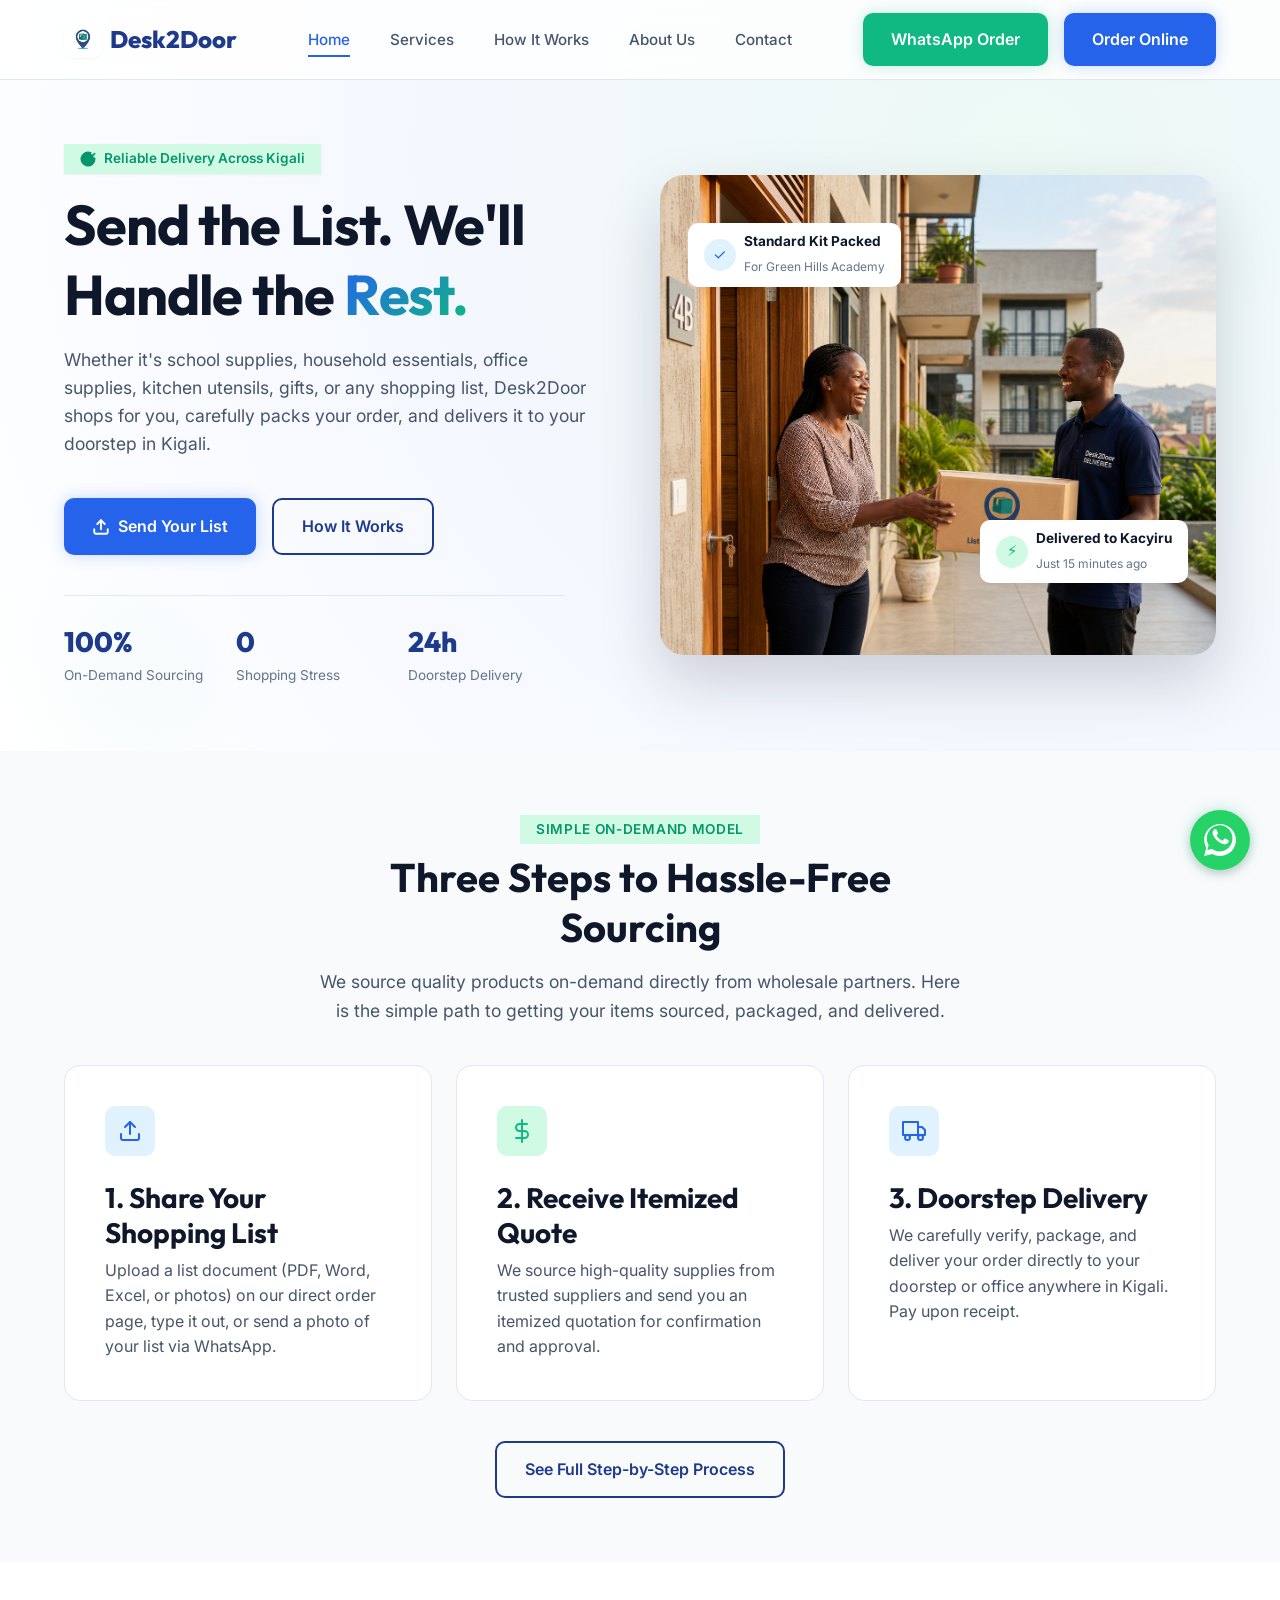
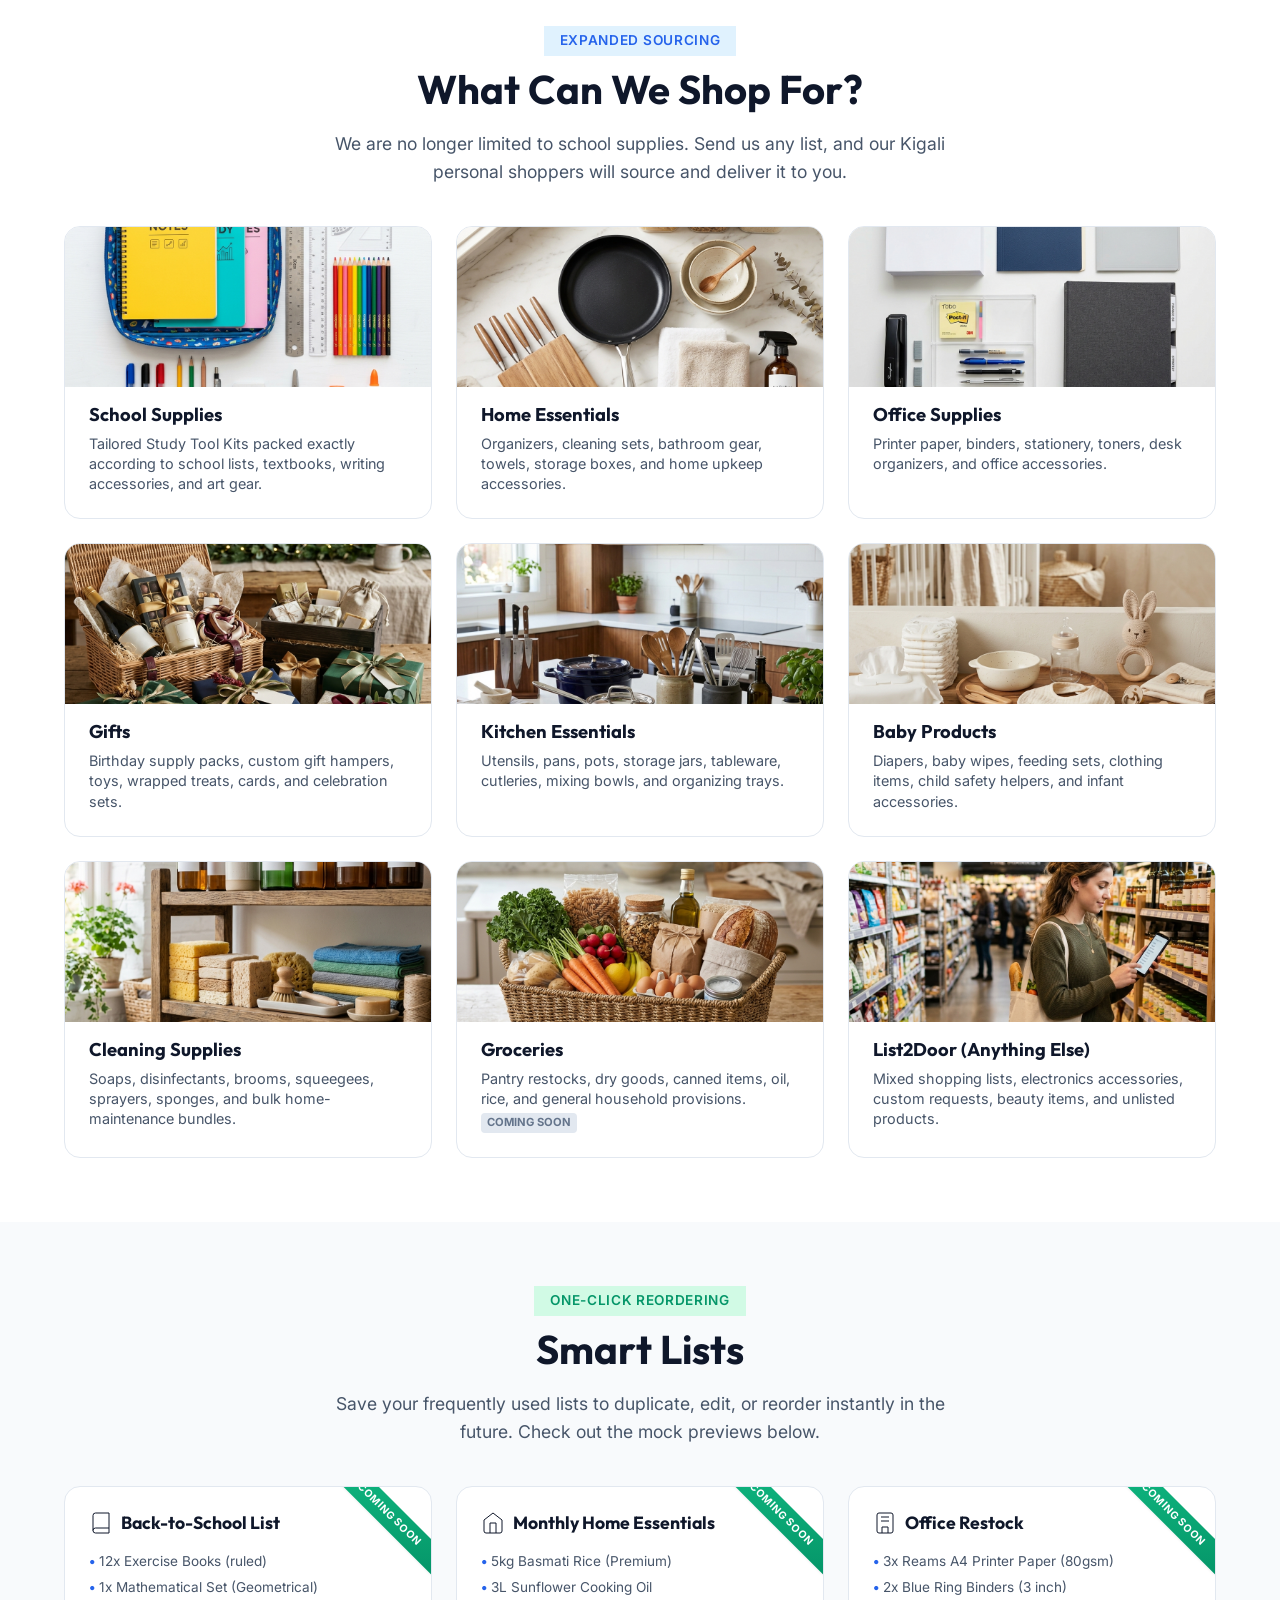
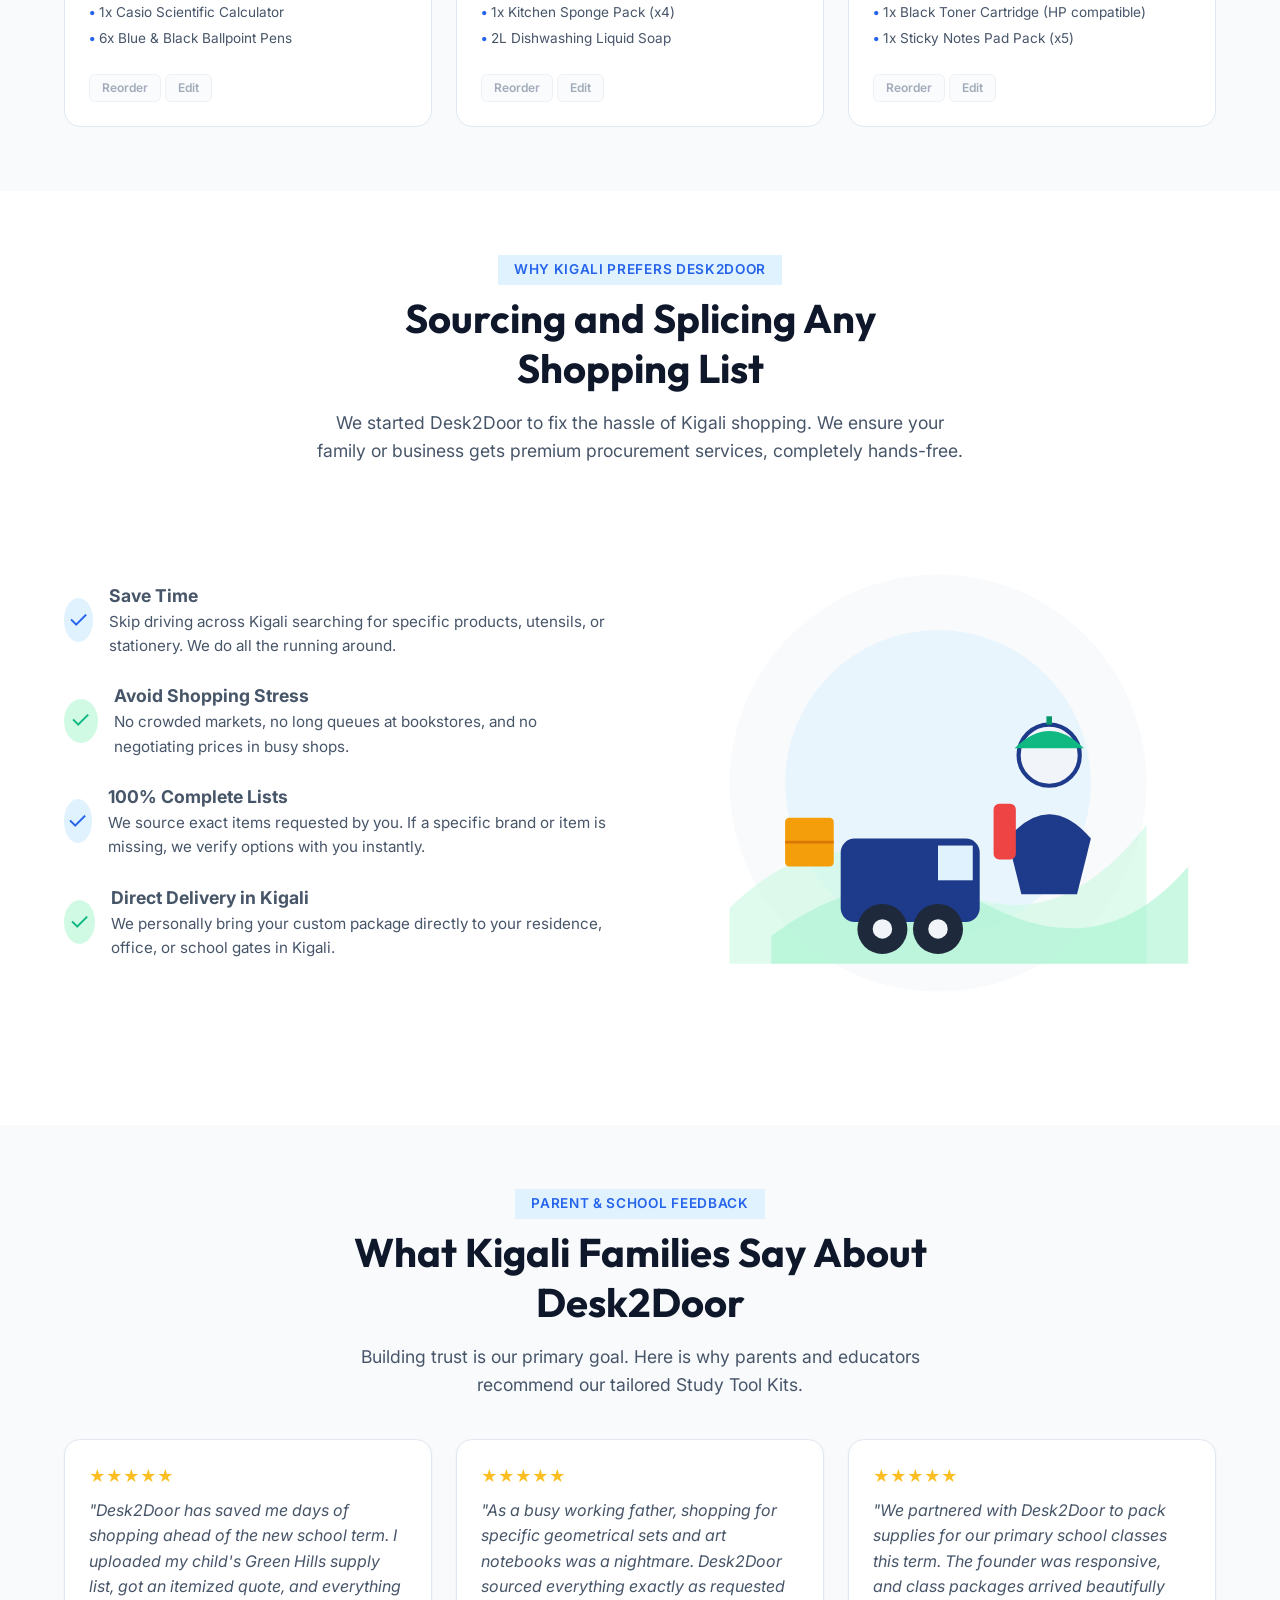
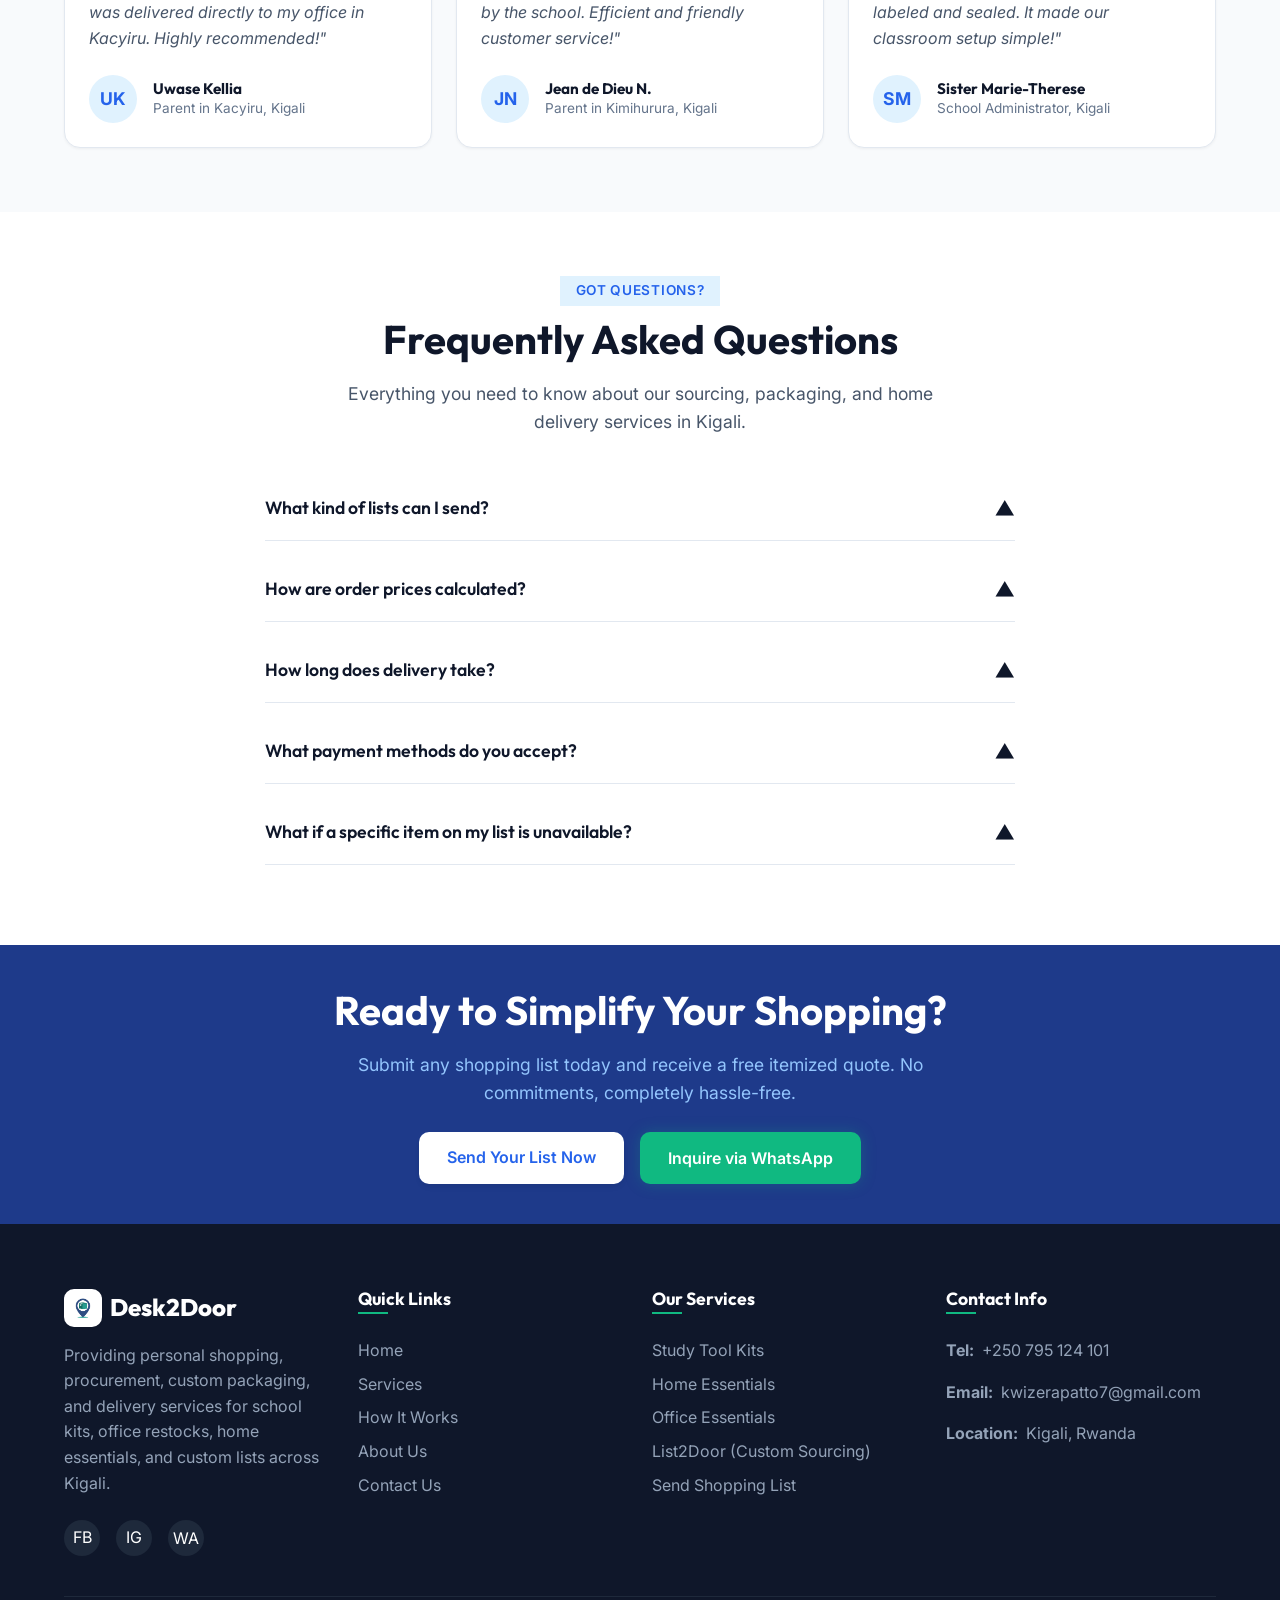
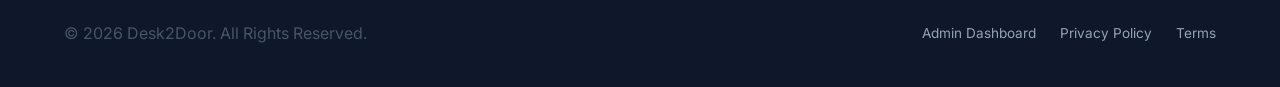
==== index.html @ 9f10ad1d "feat: replace svg icons with photos and fix list2door image branding" ====
<!DOCTYPE html>
<html lang="en">
<head>
    <meta charset="UTF-8">
    <meta name="viewport" content="width=device-width, initial-scale=1.0">
    <title>Desk2Door - School Supplies delivered in Kigali</title>
    <meta name="description" content="Customized Study Tool Kits and school lists purchased and delivered straight to your home or school in Kigali. Save time and stress with Desk2Door.">
    
    <!-- Open Graph SEO -->
    <meta property="og:title" content="Desk2Door - School Supplies Delivered">
    <meta property="og:description" content="Save time and avoid shopping stress. We source, pack, and deliver custom Study Tool Kits in Kigali.">
    <meta property="og:type" content="website">
    <meta property="og:url" content="https://desk2door.rw">
    
    <!-- PWA Manifest & Icons -->
    <link rel="manifest" href="manifest.json">
    <meta name="theme-color" content="#1E3A8A">
    <link rel="apple-touch-icon" href="assets/images/icon.svg">
    
    <!-- CSS Stylesheets -->
    <link rel="stylesheet" href="css/style.css">
</head>
<body>

    <!-- STICKY HEADER -->
    <header class="header" id="mainHeader">
        <div class="container">
            <a href="index.html" class="logo">
                <img src="images/logo2.jpeg" alt="Desk2Door Logo" class="logo-icon-img">
                Desk2Door
            </a>
            
            <ul class="nav-menu">
                <li><a href="index.html" class="nav-link active">Home</a></li>
                <li><a href="services.html" class="nav-link">Services</a></li>
                <li><a href="how-it-works.html" class="nav-link">How It Works</a></li>
                <li><a href="about.html" class="nav-link">About Us</a></li>
                <li><a href="contact.html" class="nav-link">Contact</a></li>
            </ul>
            
            <div class="header-actions">
                <a href="https://wa.me/250795124101?text=Hi%20Desk2Door%2C%20I%27d%20like%20to%20place%20an%20order." class="btn btn-secondary" target="_blank" rel="noopener">WhatsApp Order</a>
                <a href="order.html" class="btn btn-primary">Order Online</a>
            </div>
            
            <div class="hamburger">
                <span></span>
                <span></span>
                <span></span>
            </div>
        </div>
    </header>

    <!-- HERO SECTION -->
    <section class="hero">
        <div class="container grid-2">
            <div class="hero-content reveal">
                <div class="hero-tag">
                    <svg width="16" height="16" viewBox="0 0 24 24" fill="none" stroke="currentColor" stroke-width="2.5" stroke-linecap="round" stroke-linejoin="round"><path d="M22 11.08V12a10 10 0 1 1-5.93-9.14"></path><polyline points="22 4 12 14.01 9 11.01"></polyline></svg>
                    Reliable Delivery Across Kigali
                </div>
                <h1 class="hero-title">Send the List. We'll Handle the <span>Rest.</span></h1>
                <p class="hero-desc">Whether it's school supplies, household essentials, office supplies, kitchen utensils, gifts, or any shopping list, Desk2Door shops for you, carefully packs your order, and delivers it to your doorstep in Kigali.</p>
                <div class="hero-actions">
                    <a href="order.html" class="btn btn-primary">
                        <svg width="18" height="18" viewBox="0 0 24 24" fill="none" stroke="currentColor" stroke-width="2.5" stroke-linecap="round" stroke-linejoin="round"><path d="M21 15v4a2 2 0 0 1-2 2H5a2 2 0 0 1-2-2v-4"></path><polyline points="17 8 12 3 7 8"></polyline><line x1="12" y1="3" x2="12" y2="15"></line></svg>
                        Send Your List
                    </a>
                    <a href="how-it-works.html" class="btn btn-outline">
                        How It Works
                    </a>
                </div>
                <div class="hero-stats">
                    <div>
                        <div class="hero-stat-val">100%</div>
                        <div class="hero-stat-lbl">On-Demand Sourcing</div>
                    </div>
                    <div>
                        <div class="hero-stat-val">0</div>
                        <div class="hero-stat-lbl">Shopping Stress</div>
                    </div>
                    <div>
                        <div class="hero-stat-val">24h</div>
                        <div class="hero-stat-lbl">Doorstep Delivery</div>
                    </div>
                </div>
            </div>
            
            <div class="hero-image-wrapper reveal delay-200">
                <!-- Real delivery photograph -->
                <img
                    src="images/hero_delivery 2.png"
                    alt="A customer receiving a Desk2Door delivery package at their doorstep in Kigali"
                    class="hero-photo"
                    loading="eager"
                />
                
                <!-- Floating Micro-Interaction Badges -->
                <div class="floating-card floating-card-1">
                    <div class="floating-card-icon">✓</div>
                    <div class="floating-card-text">
                        <p>Standard Kit Packed</p>
                        <span>For Green Hills Academy</span>
                    </div>
                </div>
                <div class="floating-card floating-card-2">
                    <div class="floating-card-icon">⚡</div>
                    <div class="floating-card-text">
                        <p>Delivered to Kacyiru</p>
                        <span>Just 15 minutes ago</span>
                    </div>
                </div>
            </div>
        </div>
    </section>

    <!-- HOW IT WORKS OVERVIEW -->
    <section class="section section-alt">
        <div class="container">
            <div class="section-header reveal">
                <span class="tag tag-green">Simple On-Demand Model</span>
                <h2>Three Steps to Hassle-Free Sourcing</h2>
                <p>We source quality products on-demand directly from wholesale partners. Here is the simple path to getting your items sourced, packaged, and delivered.</p>
            </div>
            
            <div class="grid-3">
                <div class="benefit-card reveal delay-100">
                    <div class="benefit-icon-box flex-center">
                        <svg width="24" height="24" viewBox="0 0 24 24" fill="none" stroke="currentColor" stroke-width="2" stroke-linecap="round" stroke-linejoin="round"><path d="M21 15v4a2 2 0 0 1-2 2H5a2 2 0 0 1-2-2v-4"></path><polyline points="17 8 12 3 7 8"></polyline><line x1="12" y1="3" x2="12" y2="15"></line></svg>
                    </div>
                    <h3>1. Share Your Shopping List</h3>
                    <p>Upload a list document (PDF, Word, Excel, or photos) on our direct order page, type it out, or send a photo of your list via WhatsApp.</p>
                </div>
                
                <div class="benefit-card reveal delay-200">
                    <div class="benefit-icon-box flex-center">
                        <svg width="24" height="24" viewBox="0 0 24 24" fill="none" stroke="currentColor" stroke-width="2" stroke-linecap="round" stroke-linejoin="round"><line x1="12" y1="1" x2="12" y2="23"></line><path d="M17 5H9.5a3.5 3.5 0 0 0 0 7h5a3.5 3.5 0 0 1 0 7H6"></path></svg>
                    </div>
                    <h3>2. Receive Itemized Quote</h3>
                    <p>We source high-quality supplies from trusted suppliers and send you an itemized quotation for confirmation and approval.</p>
                </div>
                
                <div class="benefit-card reveal delay-300">
                    <div class="benefit-icon-box flex-center">
                        <svg width="24" height="24" viewBox="0 0 24 24" fill="none" stroke="currentColor" stroke-width="2" stroke-linecap="round" stroke-linejoin="round"><rect x="1" y="3" width="15" height="13"></rect><polygon points="16 8 20 8 23 11 23 16 16 16 16 8"></polygon><circle cx="5.5" cy="18.5" r="2.5"></circle><circle cx="18.5" cy="18.5" r="2.5"></circle></svg>
                    </div>
                    <h3>3. Doorstep Delivery</h3>
                    <p>We carefully verify, package, and deliver your order directly to your doorstep or office anywhere in Kigali. Pay upon receipt.</p>
                </div>
            </div>
            
            <div style="text-align: center; margin-top: var(--space-xl);" class="reveal">
                <a href="how-it-works.html" class="btn btn-outline">See Full Step-by-Step Process</a>
            </div>
        </div>
    </section>

    <!-- WHAT CAN WE SHOP FOR SECTION -->
    <section class="section">
        <div class="container">
            <div class="section-header reveal">
                <span class="tag">Expanded Sourcing</span>
                <h2>What Can We Shop For?</h2>
                <p>We are no longer limited to school supplies. Send us any list, and our Kigali personal shoppers will source and deliver it to you.</p>
            </div>
            
            <div class="categories-grid">
                <!-- 1. School Supplies -->
                <div class="category-card reveal delay-100">
                    <img src="images/study_kit.jpg" alt="School supplies and study kit" class="category-card-photo" loading="lazy">
                    <div class="category-card-content">
                        <h3>School Supplies</h3>
                        <p>Tailored Study Tool Kits packed exactly according to school lists, textbooks, writing accessories, and art gear.</p>
                    </div>
                </div>
                <!-- 2. Home Essentials -->
                <div class="category-card reveal delay-200">
                    <img src="images/home_essentials.jpg" alt="Home essentials products" class="category-card-photo" loading="lazy">
                    <div class="category-card-content">
                        <h3>Home Essentials</h3>
                        <p>Organizers, cleaning sets, bathroom gear, towels, storage boxes, and home upkeep accessories.</p>
                    </div>
                </div>
                <!-- 3. Office Supplies -->
                <div class="category-card reveal delay-300">
                    <img src="images/office_essentials.jpg" alt="Office supplies organized on a desk" class="category-card-photo" loading="lazy">
                    <div class="category-card-content">
                        <h3>Office Supplies</h3>
                        <p>Printer paper, binders, stationery, toners, desk organizers, and office accessories.</p>
                    </div>
                </div>
                <!-- 4. Gifts -->
                <div class="category-card reveal delay-100">
                    <img src="images/gifts.png" alt="Gifts and celebration sets" class="category-card-photo" loading="lazy">
                    <div class="category-card-content">
                        <h3>Gifts</h3>
                        <p>Birthday supply packs, custom gift hampers, toys, wrapped treats, cards, and celebration sets.</p>
                    </div>
                </div>
                <!-- 5. Kitchen Essentials -->
                <div class="category-card reveal delay-200">
                    <img src="images/kitchen.png" alt="Kitchen Essentials" class="category-card-photo" loading="lazy">
                    <div class="category-card-content">
                        <h3>Kitchen Essentials</h3>
                        <p>Utensils, pans, pots, storage jars, tableware, cutleries, mixing bowls, and organizing trays.</p>
                    </div>
                </div>
                <!-- 6. Baby Products -->
                <div class="category-card reveal delay-300">
                    <img src="images/baby_products.png" alt="Baby Products" class="category-card-photo" loading="lazy">
                    <div class="category-card-content">
                        <h3>Baby Products</h3>
                        <p>Diapers, baby wipes, feeding sets, clothing items, child safety helpers, and infant accessories.</p>
                    </div>
                </div>
                <!-- 7. Cleaning Supplies -->
                <div class="category-card reveal delay-100">
                    <img src="images/cleaning_supplies.png" alt="Cleaning Supplies" class="category-card-photo" loading="lazy">
                    <div class="category-card-content">
                        <h3>Cleaning Supplies</h3>
                        <p>Soaps, disinfectants, brooms, squeegees, sprayers, sponges, and bulk home-maintenance bundles.</p>
                    </div>
                </div>
                <!-- 8. Grocery Essentials (Future) -->
                <div class="category-card reveal delay-200">
                    <img src="images/groceries.png" alt="Groceries" class="category-card-photo" loading="lazy">
                    <div class="category-card-content">
                        <h3>Groceries</h3>
                        <p>Pantry restocks, dry goods, canned items, oil, rice, and general household provisions.<br><span class="category-card-badge">Coming Soon</span></p>
                    </div>
                </div>
                <!-- 9. List2Door -->
                <div class="category-card reveal delay-300">
                    <img src="images/list2door.jpg" alt="Person shopping using a list on their phone" class="category-card-photo" loading="lazy">
                    <div class="category-card-content">
                        <h3>List2Door (Anything Else)</h3>
                        <p>Mixed shopping lists, electronics accessories, custom requests, beauty items, and unlisted products.</p>
                    </div>
                </div>
            </div>
        </div>
    </section>

    <!-- SMART LISTS SECTION -->
    <section class="section section-alt">
        <div class="container">
            <div class="section-header reveal">
                <span class="tag tag-green">One-Click Reordering</span>
                <h2>Smart Lists</h2>
                <p>Save your frequently used lists to duplicate, edit, or reorder instantly in the future. Check out the mock previews below.</p>
            </div>
            
            <div class="smart-lists-container">
                <!-- List 1: Back-to-school -->
                <div class="smart-list-card reveal delay-100">
                    <div class="smart-list-header">
                        <span class="smart-list-icon">
                            <svg viewBox="0 0 24 24"><path d="M4 19.5A2.5 2.5 0 0 1 6.5 17H20"></path><path d="M6.5 2H20v20H6.5A2.5 2.5 0 0 1 4 19.5v-15A2.5 2.5 0 0 1 6.5 2z"></path></svg>
                        </span>
                        <h4 class="smart-list-title">Back-to-School List</h4>
                    </div>
                    <ul class="smart-list-items">
                        <li>12x Exercise Books (ruled)</li>
                        <li>1x Mathematical Set (Geometrical)</li>
                        <li>1x Casio Scientific Calculator</li>
                        <li>6x Blue & Black Ballpoint Pens</li>
                    </ul>
                    <div class="smart-list-actions">
                        <button class="smart-list-btn">Reorder</button>
                        <button class="smart-list-btn">Edit</button>
                    </div>
                </div>
                <!-- List 2: Monthly Home Essentials -->
                <div class="smart-list-card reveal delay-200">
                    <div class="smart-list-header">
                        <span class="smart-list-icon">
                            <svg viewBox="0 0 24 24"><path d="M3 9l9-7 9 7v11a2 2 0 0 1-2 2H5a2 2 0 0 1-2-2z"></path><polyline points="9 22 9 12 15 12 15 22"></polyline></svg>
                        </span>
                        <h4 class="smart-list-title">Monthly Home Essentials</h4>
                    </div>
                    <ul class="smart-list-items">
                        <li>5kg Basmati Rice (Premium)</li>
                        <li>3L Sunflower Cooking Oil</li>
                        <li>1x Kitchen Sponge Pack (x4)</li>
                        <li>2L Dishwashing Liquid Soap</li>
                    </ul>
                    <div class="smart-list-actions">
                        <button class="smart-list-btn">Reorder</button>
                        <button class="smart-list-btn">Edit</button>
                    </div>
                </div>
                <!-- List 3: Office Restock -->
                <div class="smart-list-card reveal delay-300">
                    <div class="smart-list-header">
                        <span class="smart-list-icon">
                            <svg viewBox="0 0 24 24"><rect x="4" y="2" width="16" height="20" rx="2" ry="2"></rect><line x1="9" y1="22" x2="9" y2="16"></line><line x1="15" y1="22" x2="15" y2="16"></line><line x1="9" y1="16" x2="15" y2="16"></line><path d="M8 6h8"></path><path d="M8 10h8"></path></svg>
                        </span>
                        <h4 class="smart-list-title">Office Restock</h4>
                    </div>
                    <ul class="smart-list-items">
                        <li>3x Reams A4 Printer Paper (80gsm)</li>
                        <li>2x Blue Ring Binders (3 inch)</li>
                        <li>1x Black Toner Cartridge (HP compatible)</li>
                        <li>1x Sticky Notes Pad Pack (x5)</li>
                    </ul>
                    <div class="smart-list-actions">
                        <button class="smart-list-btn">Reorder</button>
                        <button class="smart-list-btn">Edit</button>
                    </div>
                </div>
            </div>
        </div>
    </section>

    <!-- BENEFITS SECTION -->
    <section class="section">
        <div class="container">
            <div class="section-header reveal">
                <span class="tag">Why Kigali Prefers Desk2Door</span>
                <h2>Sourcing and Splicing Any Shopping List</h2>
                <p>We started Desk2Door to fix the hassle of Kigali shopping. We ensure your family or business gets premium procurement services, completely hands-free.</p>
            </div>
            
            <div class="grid-2">
                <div style="display: flex; flex-direction: column; justify-content: center;" class="reveal">
                    <ul class="pricing-features" style="margin-bottom: 0;">
                        <li style="font-size: 1.1rem; margin-bottom: var(--space-lg);">
                            <div class="benefit-icon-box flex-center" style="width: 44px; height: 44px; margin-bottom: 0; margin-right: var(--space-sm); border-radius: var(--radius-round);">✓</div>
                            <div>
                                <strong>Save Time</strong>
                                <p style="font-size: 0.95rem;">Skip driving across Kigali searching for specific products, utensils, or stationery. We do all the running around.</p>
                            </div>
                        </li>
                        <li style="font-size: 1.1rem; margin-bottom: var(--space-lg);">
                            <div class="benefit-icon-box flex-center" style="width: 44px; height: 44px; margin-bottom: 0; margin-right: var(--space-sm); border-radius: var(--radius-round); background-color: var(--accent-green); color: var(--secondary);">✓</div>
                            <div>
                                <strong>Avoid Shopping Stress</strong>
                                <p style="font-size: 0.95rem;">No crowded markets, no long queues at bookstores, and no negotiating prices in busy shops.</p>
                            </div>
                        </li>
                        <li style="font-size: 1.1rem; margin-bottom: var(--space-lg);">
                            <div class="benefit-icon-box flex-center" style="width: 44px; height: 44px; margin-bottom: 0; margin-right: var(--space-sm); border-radius: var(--radius-round);">✓</div>
                            <div>
                                <strong>100% Complete Lists</strong>
                                <p style="font-size: 0.95rem;">We source exact items requested by you. If a specific brand or item is missing, we verify options with you instantly.</p>
                            </div>
                        </li>
                        <li style="font-size: 1.1rem; margin-bottom: var(--space-lg);">
                            <div class="benefit-icon-box flex-center" style="width: 44px; height: 44px; margin-bottom: 0; margin-right: var(--space-sm); border-radius: var(--radius-round); background-color: var(--accent-green); color: var(--secondary);">✓</div>
                            <div>
                                <strong>Direct Delivery in Kigali</strong>
                                <p style="font-size: 0.95rem;">We personally bring your custom package directly to your residence, office, or school gates in Kigali.</p>
                            </div>
                        </li>
                    </ul>
                </div>
                
                <div class="reveal delay-200 flex-center">
                    <!-- Sizable Illustration indicating Delivery and Education -->
                    <svg viewBox="0 0 400 400" width="100%" height="auto" aria-label="Family and Delivery Illustration">
                        <!-- Graphic backdrop circles -->
                        <circle cx="200" cy="200" r="150" fill="#F8FAFC" />
                        <circle cx="200" cy="200" r="110" fill="#E0F2FE" opacity="0.6"/>
                        
                        <!-- Kigali Hills Representation -->
                        <path d="M50,290 Q120,220 200,270 T350,230 L350,330 L50,330 Z" fill="#D1FAE5" opacity="0.7" />
                        <path d="M80,310 Q160,250 240,290 T380,260 L380,330 L80,330 Z" fill="#A7F3D0" opacity="0.6" />
                        
                        <!-- Delivery scooter / van simplified -->
                        <rect x="130" y="240" width="100" height="60" rx="10" fill="#1E3A8A" />
                        <rect x="200" y="245" width="25" height="25" fill="#E0F2FE" />
                        <circle cx="160" cy="305" r="18" fill="#1E293B" />
                        <circle cx="160" cy="305" r="7" fill="#F1F5F9" />
                        <circle cx="200" cy="305" r="18" fill="#1E293B" />
                        <circle cx="200" cy="305" r="7" fill="#F1F5F9" />
                        
                        <!-- Packages inside vehicle -->
                        <rect x="90" y="225" width="35" height="35" rx="3" fill="#F59E0B" />
                        <line x1="90" y1="242.5" x2="125" y2="242.5" stroke="#D97706" stroke-width="2" />
                        
                        <!-- Happy Student character simplified -->
                        <circle cx="280" cy="180" r="22" fill="#F1F5F9" stroke="#1E3A8A" stroke-width="3"/>
                        <!-- Cap -->
                        <path d="M255,175 Q280,150 305,175 Z" fill="#10B981" />
                        <rect x="278" y="152" width="4" height="6" fill="#059669" />
                        <!-- Torso -->
                        <path d="M250,240 Q280,205 310,240 L300,280 L260,280 Z" fill="#1E3A8A" />
                        <!-- Backpack -->
                        <rect x="240" y="215" width="16" height="40" rx="4" fill="#EF4444" />
                    </svg>
                </div>
            </div>
        </div>
    </section>

    <!-- TESTIMONIALS SECTION -->
    <section class="section section-alt">
        <div class="container">
            <div class="section-header reveal">
                <span class="tag">Parent & School Feedback</span>
                <h2>What Kigali Families Say About Desk2Door</h2>
                <p>Building trust is our primary goal. Here is why parents and educators recommend our tailored Study Tool Kits.</p>
            </div>
            
            <div class="grid-3">
                <div class="testimonial-card reveal delay-100">
                    <div class="star-rating">★★★★★</div>
                    <p class="testimonial-text">"Desk2Door has saved me days of shopping ahead of the new school term. I uploaded my child's Green Hills supply list, got an itemized quote, and everything was delivered directly to my office in Kacyiru. Highly recommended!"</p>
                    <div class="testimonial-author">
                        <div class="testimonial-author-img flex-center">UK</div>
                        <div class="testimonial-author-info">
                            <h4>Uwase Kellia</h4>
                            <p>Parent in Kacyiru, Kigali</p>
                        </div>
                    </div>
                </div>
                
                <div class="testimonial-card reveal delay-200">
                    <div class="star-rating">★★★★★</div>
                    <p class="testimonial-text">"As a busy working father, shopping for specific geometrical sets and art notebooks was a nightmare. Desk2Door sourced everything exactly as requested by the school. Efficient and friendly customer service!"</p>
                    <div class="testimonial-author">
                        <div class="testimonial-author-img flex-center">JN</div>
                        <div class="testimonial-author-info">
                            <h4>Jean de Dieu N.</h4>
                            <p>Parent in Kimihurura, Kigali</p>
                        </div>
                    </div>
                </div>
                
                <div class="testimonial-card reveal delay-300">
                    <div class="star-rating">★★★★★</div>
                    <p class="testimonial-text">"We partnered with Desk2Door to pack supplies for our primary school classes this term. The founder was responsive, and class packages arrived beautifully labeled and sealed. It made our classroom setup simple!"</p>
                    <div class="testimonial-author">
                        <div class="testimonial-author-img flex-center">SM</div>
                        <div class="testimonial-author-info">
                            <h4>Sister Marie-Therese</h4>
                            <p>School Administrator, Kigali</p>
                        </div>
                    </div>
                </div>
            </div>
        </div>
    </section>

    <!-- FREQUENTLY ASKED QUESTIONS -->
    <section class="section">
        <div class="container">
            <div class="section-header reveal">
                <span class="tag">Got Questions?</span>
                <h2>Frequently Asked Questions</h2>
                <p>Everything you need to know about our sourcing, packaging, and home delivery services in Kigali.</p>
            </div>
            
            <div class="faq-list">
                <div class="faq-item reveal">
                    <div class="faq-question">
                        <span>What kind of lists can I send?</span>
                        <span class="faq-toggle-icon">▼</span>
                    </div>
                    <div class="faq-answer">
                        <div class="faq-answer-content">
                            Yes! You can send us school supply lists, office supply restocks, monthly home essentials, kitchenware items, custom baby/gift needs, or any miscellaneous shopping list. You can upload files (PDF, Word, Excel, or photos of handwritten lists) or type/paste your list directly on our order page.
                        </div>
                    </div>
                </div>
                
                <div class="faq-item reveal">
                    <div class="faq-question">
                        <span>How are order prices calculated?</span>
                        <span class="faq-toggle-icon">▼</span>
                    </div>
                    <div class="faq-answer">
                        <div class="faq-answer-content">
                            Our price consists of the direct market cost of the supplies (we purchase from wholesale suppliers in Kigali to get the best rates) plus a small service and delivery fee depending on the order size and category. We always provide an itemized quote so you see exactly what each item costs before confirming your order.
                        </div>
                    </div>
                </div>
                
                <div class="faq-item reveal">
                    <div class="faq-question">
                        <span>How long does delivery take?</span>
                        <span class="faq-toggle-icon">▼</span>
                    </div>
                    <div class="faq-answer">
                        <div class="faq-answer-content">
                            Since we purchase items on-demand after you order, it typically takes 24 to 48 hours from the time you approve the quotation to buy, verify, package, and deliver your items to your doorstep in Kigali.
                        </div>
                    </div>
                </div>
                
                <div class="faq-item reveal">
                    <div class="faq-question">
                        <span>What payment methods do you accept?</span>
                        <span class="faq-toggle-icon">▼</span>
                    </div>
                    <div class="faq-answer">
                        <div class="faq-answer-content">
                            We currently accept Mobile Money (MTN MoMo), bank transfers, and cash-on-delivery in Kigali. You will receive an invoice with our official payment coordinates along with your quotation.
                        </div>
                    </div>
                </div>
                
                <div class="faq-item reveal">
                    <div class="faq-question">
                        <span>What if a specific item on my list is unavailable?</span>
                        <span class="faq-toggle-icon">▼</span>
                    </div>
                    <div class="faq-answer">
                        <div class="faq-answer-content">
                            If an item is out of stock in Kigali, we will contact you immediately via WhatsApp or phone. We will propose high-quality alternatives, adjust the quote if necessary, or omit the item according to your preference.
                        </div>
                    </div>
                </div>
            </div>
        </div>
    </section>

    <!-- CALL TO ACTION (CTA) SECTION -->
    <section class="section" style="background-color: var(--primary); color: var(--white); padding: var(--space-xl) 0;">
        <div class="container" style="text-align: center;">
            <h2 style="color: var(--white); margin-bottom: var(--space-md);">Ready to Simplify Your Shopping?</h2>
            <p style="color: #93C5FD; max-width: 600px; margin: 0 auto var(--space-lg) auto; font-size: 1.1rem;">Submit any shopping list today and receive a free itemized quote. No commitments, completely hassle-free.</p>
            <div style="display: flex; gap: var(--space-md); justify-content: center; flex-wrap: wrap;">
                <a href="order.html" class="btn btn-white">Send Your List Now</a>
                <button class="btn btn-secondary" data-wa-trigger="whatsapp_order">Inquire via WhatsApp</button>
            </div>
        </div>
    </section>

    <!-- FOOTER -->
    <footer class="footer">
        <div class="container">
            <div class="grid-4 footer-top">
                <div class="footer-col">
                    <a href="index.html" class="footer-logo">
                        <img src="images/logo2.jpeg" alt="Desk2Door Logo" class="logo-icon-img">
                        Desk2Door
                    </a>
                    <p class="footer-desc">Providing personal shopping, procurement, custom packaging, and delivery services for school kits, office restocks, home essentials, and custom lists across Kigali.</p>
                    <div class="footer-socials">
                        <a href="#" class="footer-social-icon flex-center">FB</a>
                        <a href="#" class="footer-social-icon flex-center">IG</a>
                        <button class="footer-social-icon flex-center" data-wa-trigger="whatsapp_order" style="cursor:pointer; border:none;">WA</button>
                    </div>
                </div>
                <div class="footer-col">
                    <h4>Quick Links</h4>
                    <ul class="footer-links">
                        <li><a href="index.html">Home</a></li>
                        <li><a href="services.html">Services</a></li>
                        <li><a href="how-it-works.html">How It Works</a></li>
                        <li><a href="about.html">About Us</a></li>
                        <li><a href="contact.html">Contact Us</a></li>
                    </ul>
                </div>
                <div class="footer-col">
                    <h4>Our Services</h4>
                    <ul class="footer-links">
                        <li><a href="services.html">Study Tool Kits</a></li>
                        <li><a href="services.html">Home Essentials</a></li>
                        <li><a href="services.html">Office Essentials</a></li>
                        <li><a href="services.html">List2Door (Custom Sourcing)</a></li>
                        <li><a href="order.html">Send Shopping List</a></li>
                    </ul>
                </div>
                <div class="footer-col">
                    <h4>Contact Info</h4>
                    <ul class="footer-contact-info">
                        <li>
                            <strong>Tel:</strong> +250 795 124 101
                        </li>
                        <li>
                            <strong>Email:</strong> kwizerapatto7@gmail.com
                        </li>
                        <li>
                            <strong>Location:</strong> Kigali, Rwanda
                        </li>
                    </ul>
                </div>
            </div>
            <div class="footer-bottom">
                <p>&copy; 2026 Desk2Door. All Rights Reserved.</p>
                <div class="footer-bottom-links">
                    <a href="admin.html">Admin Dashboard</a>
                    <a href="#">Privacy Policy</a>
                    <a href="#">Terms</a>
                </div>
            </div>
        </div>
    </footer>

    <!-- WHATSAPP FLOATING BUTTON -->
    <a href="#" class="whatsapp-float flex-center" aria-label="Chat on WhatsApp">
        <svg viewBox="0 0 24 24" width="32" height="32" fill="currentColor">
            <path d="M.057 24l1.687-6.163c-1.041-1.804-1.588-3.849-1.587-5.946C.06 5.348 5.397.01 12.008.01c3.202.001 6.212 1.248 8.477 3.517 2.266 2.268 3.507 5.28 3.505 8.484-.004 6.657-5.34 11.997-11.953 11.997-2.005-.001-3.973-.504-5.729-1.464L0 24zm6.59-4.846c1.6.95 3.188 1.449 4.825 1.451 5.436 0 9.86-4.37 9.864-9.799.002-2.63-1.023-5.101-2.885-6.963C16.788 2.016 14.316.99 11.992.99c-5.442 0-9.87 4.372-9.874 9.802-.001 1.768.479 3.49 1.39 5.031l-.993 3.624 3.737-.977zm11.272-7.225c-.297-.148-1.758-.867-2.03-.967-.273-.099-.471-.148-.669.149-.197.297-.767.966-.94 1.164-.173.199-.347.223-.644.075-.297-.15-1.255-.463-2.39-1.475-.883-.788-1.48-1.761-1.653-2.059-.173-.297-.018-.458.13-.606.134-.133.298-.347.446-.52.149-.174.198-.298.298-.497.099-.198.05-.371-.025-.52-.075-.149-.669-1.612-.916-2.207-.242-.579-.487-.5-.669-.51-.173-.008-.371-.01-.568-.01-.198 0-.52.074-.792.372-.272.297-1.04 1.016-1.04 2.479 0 1.462 1.065 2.875 1.213 3.074.149.198 2.096 3.2 5.077 4.487.709.306 1.262.489 1.694.625.712.227 1.36.195 1.871.118.571-.085 1.758-.719 2.006-1.413.248-.694.248-1.289.173-1.413-.074-.124-.272-.198-.57-.347z"/>
        </svg>
    </a>

    <!-- SCRIPTS -->
    <script src="js/main.js"></script>
    <script>
        // Custom Accordion logic for FAQ
        const faqItems = document.querySelectorAll('.faq-item');
        faqItems.forEach(item => {
            const question = item.querySelector('.faq-question');
            question.addEventListener('click', () => {
                // Close other items
                faqItems.forEach(otherItem => {
                    if (otherItem !== item && otherItem.classList.contains('active')) {
                        otherItem.classList.remove('active');
                        otherItem.querySelector('.faq-answer').style.maxHeight = null;
                    }
                });
                
                // Toggle active on clicked item
                item.classList.toggle('active');
                const answer = item.querySelector('.faq-answer');
                if (item.classList.contains('active')) {
                    answer.style.maxHeight = answer.scrollHeight + 'px';
                } else {
                    answer.style.maxHeight = null;
                }
            });
        });
    </script>
</body>
</html>
---- css/style.css ----
/* 
========================================================================
   Desk2Door - Design System & Global Stylesheet
========================================================================
   Brand Identity: Professional, Trustworthy, Modern, Family-Friendly
   Primary Colors: Deep Royal Blue (#1E3A8A) & Emerald Green (#10B981)
========================================================================
*/

@import url('https://fonts.googleapis.com/css2?family=Inter:wght@300;400;500;600;700&family=Outfit:wght@400;500;600;700;800&display=swap');

:root {
    /* Colors */
    --primary: #1E3A8A; /* Trustworthy Deep Blue */
    --primary-light: #2563EB; /* Interactive Blue */
    --primary-rgb: 30, 58, 138;
    --secondary: #10B981; /* Emerald Green for Actions/Education */
    --secondary-dark: #059669;
    --secondary-rgb: 16, 185, 129;
    --accent: #E0F2FE; /* Light sky blue background tint */
    --accent-green: #D1FAE5; /* Light emerald tint */
    
    /* Neutrals */
    --bg-main: #FFFFFF;
    --bg-alt: #F8FAFC; /* Soft Slate-50 */
    --bg-card: #FFFFFF;
    --border-color: #E2E8F0; /* Slate-200 */
    --text-main: #0F172A; /* Slate-900 */
    --text-muted: #475569; /* Slate-600 */
    --text-light: #64748B; /* Slate-500 */
    --white: #FFFFFF;
    --black: #000000;
    
    /* Typography */
    --font-sans: 'Inter', system-ui, -apple-system, BlinkMacSystemFont, sans-serif;
    --font-title: 'Outfit', var(--font-sans);
    
    /* Spacing */
    --space-xs: 0.25rem;
    --space-sm: 0.5rem;
    --space-md: 1rem;
    --space-lg: 1.5rem;
    --space-xl: 2.5rem;
    --space-xxl: 4rem;
    
    /* Borders & Shadow */
    --radius-sm: 6px;
    --radius-md: 10px;
    --radius-lg: 16px;
    --radius-xl: 24px;
    --radius-round: 50%;
    
    --shadow-sm: 0 1px 3px rgba(0, 0, 0, 0.05);
    --shadow-md: 0 4px 6px -1px rgba(0, 0, 0, 0.05), 0 2px 4px -1px rgba(0, 0, 0, 0.03);
    --shadow-lg: 0 10px 25px -5px rgba(0, 0, 0, 0.05), 0 8px 10px -6px rgba(0, 0, 0, 0.03);
    --shadow-xl: 0 25px 50px -12px rgba(15, 23, 42, 0.08);
    --shadow-glow-blue: 0 0 15px rgba(37, 99, 235, 0.25);
    --shadow-glow-green: 0 0 15px rgba(16, 185, 129, 0.25);
    
    /* Animation Transitions */
    --transition-fast: 0.15s ease;
    --transition-normal: 0.3s cubic-bezier(0.4, 0, 0.2, 1);
    --transition-slow: 0.5s cubic-bezier(0.4, 0, 0.2, 1);
    
    /* Headers & Layout height variables */
    --header-height: 80px;
}

/* ========================================================================
   Reset & Base Styles
   ======================================================================== */
*, *::before, *::after {
    box-sizing: border-box;
    margin: 0;
    padding: 0;
}

html {
    scroll-behavior: smooth;
    font-size: 16px;
    -webkit-tap-highlight-color: transparent;
}

body {
    font-family: var(--font-sans);
    color: var(--text-main);
    background-color: var(--bg-main);
    line-height: 1.6;
    overflow-x: hidden;
    -webkit-font-smoothing: antialiased;
}

a {
    color: inherit;
    text-decoration: none;
    transition: var(--transition-fast);
}

button, input, select, textarea {
    font-family: inherit;
    font-size: inherit;
    color: inherit;
    border: none;
    background: none;
    outline: none;
}

img, svg {
    max-width: 100%;
    height: auto;
    display: block;
}

/* Typography elements */
h1, h2, h3, h4, h5, h6 {
    font-family: var(--font-title);
    font-weight: 700;
    line-height: 1.25;
    color: var(--text-main);
}

h1 { font-size: 2.5rem; }
h2 { font-size: 2rem; }
h3 { font-size: 1.5rem; }
h4 { font-size: 1.25rem; }

@media (min-width: 768px) {
    h1 { font-size: 3.5rem; }
    h2 { font-size: 2.5rem; }
    h3 { font-size: 1.75rem; }
}

p {
    color: var(--text-muted);
}

/* ========================================================================
   Layout Utilities
   ======================================================================== */
.container {
    width: 100%;
    max-width: 1200px;
    margin: 0 auto;
    padding: 0 var(--space-md);
}

@media (min-width: 576px) {
    .container {
        padding: 0 var(--space-lg);
    }
}

.section {
    padding: var(--space-xl) 0;
}

@media (min-width: 768px) {
    .section {
        padding: var(--space-xxl) 0;
    }
}

.section-alt {
    background-color: var(--bg-alt);
}

.flex-center {
    display: flex;
    align-items: center;
    justify-content: center;
}

.grid-2 {
    display: grid;
    grid-template-columns: 1fr;
    gap: var(--space-xl);
}

.grid-3 {
    display: grid;
    grid-template-columns: 1fr;
    gap: var(--space-lg);
}

.grid-4 {
    display: grid;
    grid-template-columns: 1fr;
    gap: var(--space-lg);
}

@media (min-width: 768px) {
    .grid-2 { grid-template-columns: repeat(2, 1fr); }
    .grid-3 { grid-template-columns: repeat(3, 1fr); }
    .grid-4 { grid-template-columns: repeat(2, 1fr); }
}

@media (min-width: 1024px) {
    .grid-4 { grid-template-columns: repeat(4, 1fr); }
}

.section-header {
    text-align: center;
    max-width: 650px;
    margin: 0 auto var(--space-xl) auto;
}

.section-header .tag {
    display: inline-block;
    padding: var(--space-xs) var(--space-md);
    background-color: var(--accent);
    color: var(--primary-light);
    border-radius: var(--radius-full);
    font-size: 0.85rem;
    font-weight: 600;
    text-transform: uppercase;
    letter-spacing: 0.05em;
    margin-bottom: var(--space-sm);
}

.section-header .tag-green {
    background-color: var(--accent-green);
    color: var(--secondary-dark);
}

.section-header h2 {
    margin-bottom: var(--space-md);
}

.section-header p {
    font-size: 1.1rem;
}

/* ========================================================================
   Buttons
   ======================================================================== */
.btn {
    display: inline-flex;
    align-items: center;
    justify-content: center;
    padding: 0.85rem 1.75rem;
    font-weight: 600;
    border-radius: var(--radius-md);
    cursor: pointer;
    transition: var(--transition-normal);
    gap: var(--space-sm);
    text-align: center;
    position: relative;
    overflow: hidden;
}

.btn-primary {
    background-color: var(--primary-light);
    color: var(--white);
    box-shadow: var(--shadow-glow-blue);
}

.btn-primary:hover {
    background-color: var(--primary);
    transform: translateY(-2px);
    box-shadow: 0 12px 20px -5px rgba(37, 99, 235, 0.4);
}

.btn-secondary {
    background-color: var(--secondary);
    color: var(--white);
    box-shadow: var(--shadow-glow-green);
}

.btn-secondary:hover {
    background-color: var(--secondary-dark);
    transform: translateY(-2px);
    box-shadow: 0 12px 20px -5px rgba(16, 185, 129, 0.4);
}

.btn-outline {
    background-color: transparent;
    color: var(--primary);
    border: 2px solid var(--primary);
}

.btn-outline:hover {
    background-color: var(--accent);
    transform: translateY(-2px);
}

.btn-white {
    background-color: var(--white);
    color: var(--primary-light);
    box-shadow: var(--shadow-md);
}

.btn-white:hover {
    background-color: var(--bg-alt);
    transform: translateY(-2px);
    box-shadow: var(--shadow-lg);
}

.btn-block {
    display: flex;
    width: 100%;
}

/* ========================================================================
   Navigation Header
   ======================================================================== */
.header {
    height: var(--header-height);
    background-color: rgba(255, 255, 255, 0.8);
    backdrop-filter: blur(12px);
    -webkit-backdrop-filter: blur(12px);
    border-bottom: 1px solid var(--border-color);
    position: fixed;
    top: 0;
    left: 0;
    width: 100%;
    z-index: 1000;
    transition: var(--transition-normal);
}

.header.scrolled {
    height: 70px;
    box-shadow: var(--shadow-sm);
    background-color: rgba(255, 255, 255, 0.95);
}

.header .container {
    height: 100%;
    display: flex;
    align-items: center;
    justify-content: space-between;
}

.logo {
    display: flex;
    align-items: center;
    gap: var(--space-sm);
    font-family: var(--font-title);
    font-size: 1.5rem;
    font-weight: 800;
    color: var(--primary);
}

.logo span {
    color: var(--secondary);
}

.logo-icon {
    width: 38px;
    height: 38px;
    background: linear-gradient(135deg, var(--primary-light), var(--secondary));
    border-radius: var(--radius-md);
    color: var(--white);
    font-weight: 800;
    display: flex;
    align-items: center;
    justify-content: center;
    font-size: 1.25rem;
    box-shadow: var(--shadow-md);
}

.logo-icon-img {
    width: 38px;
    height: 38px;
    object-fit: contain;
    border-radius: var(--radius-md);
    box-shadow: var(--shadow-sm);
    display: block;
}


.nav-menu {
    display: flex;
    align-items: center;
    gap: var(--space-xl);
    list-style: none;
}

.nav-link {
    font-size: 0.95rem;
    font-weight: 500;
    color: var(--text-muted);
    position: relative;
    padding: var(--space-sm) 0;
}

.nav-link::after {
    content: '';
    position: absolute;
    bottom: 0;
    left: 0;
    width: 0;
    height: 2px;
    background-color: var(--primary-light);
    transition: var(--transition-normal);
}

.nav-link:hover, .nav-link.active {
    color: var(--primary-light);
}

.nav-link.active::after {
    width: 100%;
}

.header-actions {
    display: flex;
    align-items: center;
    gap: var(--space-md);
}

.hamburger {
    display: none;
    cursor: pointer;
    flex-direction: column;
    justify-content: space-between;
    width: 24px;
    height: 18px;
}

.hamburger span {
    display: block;
    height: 2px;
    width: 100%;
    background-color: var(--text-main);
    border-radius: var(--radius-full);
    transition: var(--transition-normal);
}

@media (max-width: 991px) {
    .hamburger {
        display: flex;
    }
    
    .nav-menu {
        position: fixed;
        top: var(--header-height);
        left: -100%;
        width: 100%;
        height: calc(100vh - var(--header-height));
        background-color: var(--bg-main);
        flex-direction: column;
        align-items: center;
        justify-content: flex-start;
        padding-top: var(--space-xl);
        gap: var(--space-lg);
        transition: var(--transition-normal);
        border-top: 1px solid var(--border-color);
        box-shadow: var(--shadow-xl);
        overflow-y: auto;
    }
    
    .nav-menu.active {
        left: 0;
    }
    
    .header-actions {
        display: flex;
        gap: var(--space-sm);
    }

    .header-actions .btn {
        font-size: 0.78rem;
        padding: 0.45rem 0.8rem;
        white-space: nowrap;
    }
    
    .nav-menu .menu-cta {
        width: 80%;
        margin-top: var(--space-md);
    }
    
    /* Hamburger toggle animation */
    .hamburger.active span:nth-child(1) {
        transform: translateY(8px) rotate(45deg);
    }
    
    .hamburger.active span:nth-child(2) {
        opacity: 0;
    }
    
    .hamburger.active span:nth-child(3) {
        transform: translateY(-8px) rotate(-45deg);
    }
}

/* ========================================================================
   Hero Section
   ======================================================================== */
.hero {
    padding-top: calc(var(--header-height) + var(--space-xl));
    padding-bottom: var(--space-xxl);
    background: radial-gradient(circle at 80% 20%, rgba(16, 185, 129, 0.08) 0%, rgba(37, 99, 235, 0.05) 50%, #ffffff 100%);
    position: relative;
    overflow: hidden;
}

.hero::after {
    content: '';
    position: absolute;
    width: 300px;
    height: 300px;
    border-radius: var(--radius-round);
    background: radial-gradient(circle, rgba(16, 185, 129, 0.1) 0%, transparent 70%);
    bottom: -100px;
    left: -50px;
    z-index: -1;
}

.hero-content {
    display: flex;
    flex-direction: column;
    justify-content: center;
}

.hero-tag {
    display: inline-flex;
    align-items: center;
    gap: var(--space-sm);
    padding: var(--space-xs) var(--space-md);
    background-color: var(--accent-green);
    color: var(--secondary-dark);
    border-radius: var(--radius-full);
    font-size: 0.85rem;
    font-weight: 600;
    width: fit-content;
    margin-bottom: var(--space-md);
    box-shadow: var(--shadow-sm);
}

.hero-tag svg {
    fill: currentColor;
}

.hero-title {
    margin-bottom: var(--space-md);
    letter-spacing: -0.02em;
}

.hero-title span {
    background: linear-gradient(135deg, var(--primary-light), var(--secondary));
    -webkit-background-clip: text;
    -webkit-text-fill-color: transparent;
}

.hero-desc {
    font-size: 1.1rem;
    margin-bottom: var(--space-xl);
    max-width: 550px;
}

.hero-actions {
    display: flex;
    flex-wrap: wrap;
    gap: var(--space-md);
    margin-bottom: var(--space-xl);
}

.hero-stats {
    display: grid;
    grid-template-columns: repeat(3, 1fr);
    gap: var(--space-md);
    border-top: 1px solid var(--border-color);
    padding-top: var(--space-lg);
    max-width: 500px;
}

.hero-stat-val {
    font-family: var(--font-title);
    font-size: 1.75rem;
    font-weight: 800;
    color: var(--primary);
}

.hero-stat-lbl {
    font-size: 0.85rem;
    color: var(--text-light);
}

.hero-image-wrapper {
    position: relative;
    display: flex;
    justify-content: center;
    align-items: center;
}

.hero-image-bg {
    position: absolute;
    width: 85%;
    height: 85%;
    background: linear-gradient(135deg, rgba(37, 99, 235, 0.1) 0%, rgba(16, 185, 129, 0.1) 100%);
    border-radius: 30% 70% 70% 30% / 30% 30% 70% 70%;
    z-index: 1;
    animation: blobMorph 12s ease-in-out infinite alternate;
}

.hero-image {
    z-index: 2;
    filter: drop-shadow(0 20px 30px rgba(15, 23, 42, 0.12));
    border-radius: var(--radius-lg);
    object-fit: cover;
    width: 80%;
}

/* Real photo version of hero image */
.hero-photo {
    z-index: 2;
    width: 100%;
    height: 260px;
    object-fit: cover;
    object-position: center top;
    border-radius: var(--radius-xl);
    box-shadow: 0 25px 60px rgba(15, 23, 42, 0.18);
    display: block;
}

@media (min-width: 480px) {
    .hero-photo { height: 340px; }
}

@media (min-width: 768px) {
    .hero-photo { height: 420px; }
}

@media (min-width: 1024px) {
    .hero-photo { height: 480px; }
}

/* Category card photo thumbnail */
.category-card-photo {
    width: 100%;
    height: 160px;
    object-fit: cover;
    border-radius: var(--radius-md) var(--radius-md) 0 0;
    display: block;
    transition: transform 0.4s ease;
}

.category-card:hover .category-card-photo {
    transform: scale(1.05);
}

/* Service card photo */
.service-photo {
    width: 100%;
    height: 200px;
    object-fit: cover;
    border-radius: var(--radius-md) var(--radius-md) 0 0;
    display: block;
    transition: transform 0.4s ease;
}

.service-card:hover .service-photo {
    transform: scale(1.04);
}

/* About page story photo */
.about-photo {
    width: 100%;
    height: 240px;
    object-fit: cover;
    object-position: center;
    border-radius: var(--radius-xl);
    box-shadow: 0 20px 50px rgba(15, 23, 42, 0.15);
    display: block;
}

@media (min-width: 768px) {
    .about-photo { height: 360px; }
}

@media (min-width: 1024px) {
    .about-photo { height: 420px; }
}

.floating-card {
    position: absolute;
    background-color: var(--white);
    padding: var(--space-sm) var(--space-md);
    border-radius: var(--radius-md);
    box-shadow: var(--shadow-lg);
    display: flex;
    align-items: center;
    gap: var(--space-sm);
    z-index: 3;
    animation: floating 4s ease-in-out infinite;
}

.floating-card-1 {
    top: 10%;
    left: 5%;
    animation-delay: 0s;
}

.floating-card-2 {
    bottom: 15%;
    right: 5%;
    animation-delay: 2s;
}

.floating-card-icon {
    width: 32px;
    height: 32px;
    background-color: var(--accent-green);
    color: var(--secondary);
    border-radius: var(--radius-round);
    display: flex;
    align-items: center;
    justify-content: center;
    font-size: 0.95rem;
}

.floating-card-1 .floating-card-icon {
    background-color: var(--accent);
    color: var(--primary-light);
}

.floating-card-text p {
    font-weight: 700;
    font-size: 0.85rem;
    color: var(--text-main);
}

.floating-card-text span {
    font-size: 0.75rem;
    color: var(--text-light);
}

/* Morphing Blob & Float Keyframes */
@keyframes blobMorph {
    0% { border-radius: 30% 70% 70% 30% / 30% 30% 70% 70%; }
    50% { border-radius: 50% 50% 30% 70% / 50% 60% 40% 60%; }
    100% { border-radius: 70% 30% 50% 50% / 30% 60% 40% 70%; }
}

@keyframes floating {
    0% { transform: translateY(0px); }
    50% { transform: translateY(-10px); }
    100% { transform: translateY(0px); }
}

@keyframes pulse {
    0% { transform: scale(1); box-shadow: 0 0 0 0 rgba(16, 185, 129, 0.4); }
    70% { transform: scale(1.05); box-shadow: 0 0 0 15px rgba(16, 185, 129, 0); }
    100% { transform: scale(1); box-shadow: 0 0 0 0 rgba(16, 185, 129, 0); }
}

/* ========================================================================
   Features & Benefits Sections
   ======================================================================== */
.benefit-card {
    background-color: var(--bg-card);
    border: 1px solid var(--border-color);
    border-radius: var(--radius-lg);
    padding: var(--space-xl);
    transition: var(--transition-normal);
    position: relative;
    overflow: hidden;
}

.benefit-card::before {
    content: '';
    position: absolute;
    top: 0;
    left: 0;
    width: 4px;
    height: 100%;
    background: linear-gradient(to bottom, var(--primary-light), var(--secondary));
    opacity: 0;
    transition: var(--transition-normal);
}

.benefit-card:hover {
    transform: translateY(-5px);
    box-shadow: var(--shadow-lg);
    border-color: transparent;
}

.benefit-card:hover::before {
    opacity: 1;
}

.benefit-icon-box {
    width: 50px;
    height: 50px;
    background-color: var(--accent);
    color: var(--primary-light);
    border-radius: var(--radius-md);
    margin-bottom: var(--space-lg);
    font-size: 1.5rem;
}

.benefit-card:nth-child(even) .benefit-icon-box {
    background-color: var(--accent-green);
    color: var(--secondary);
}

.benefit-card h3 {
    margin-bottom: var(--space-sm);
}

/* ========================================================================
   Timeline Process (How It Works)
   ======================================================================== */
.timeline {
    position: relative;
    max-width: 800px;
    margin: 0 auto;
    padding: var(--space-md) 0;
}

.timeline::after {
    content: '';
    position: absolute;
    width: 3px;
    background-color: var(--border-color);
    top: 0;
    bottom: 0;
    left: 31px;
    margin-left: -1.5px;
}

.timeline-item {
    padding: var(--space-md) var(--space-md) var(--space-xl) var(--space-xxl);
    position: relative;
    background-color: transparent;
}

.timeline-badge {
    width: 40px;
    height: 40px;
    border-radius: var(--radius-round);
    background-color: var(--white);
    border: 3px solid var(--primary-light);
    position: absolute;
    left: 11px;
    top: 15px;
    z-index: 2;
    color: var(--primary);
    font-weight: 700;
    font-family: var(--font-title);
    font-size: 1.1rem;
}

.timeline-item:nth-child(even) .timeline-badge {
    border-color: var(--secondary);
    color: var(--secondary-dark);
}

.timeline-content {
    background-color: var(--bg-card);
    padding: var(--space-lg);
    border-radius: var(--radius-lg);
    border: 1px solid var(--border-color);
    box-shadow: var(--shadow-sm);
    transition: var(--transition-normal);
}

.timeline-content:hover {
    transform: translateX(5px);
    box-shadow: var(--shadow-md);
    border-color: rgba(var(--primary-rgb), 0.2);
}

.timeline-content h3 {
    margin-bottom: var(--space-sm);
}

@media (min-width: 768px) {
    .timeline::after {
        left: 50%;
    }
    
    .timeline-item {
        width: 50%;
        padding: var(--space-lg) var(--space-xl);
    }
    
    .timeline-item:nth-child(odd) {
        left: 0;
        text-align: right;
    }
    
    .timeline-item:nth-child(even) {
        left: 50%;
    }
    
    .timeline-badge {
        left: 50%;
        margin-left: -20px;
        top: 25px;
    }
    
    .timeline-item:nth-child(odd) .timeline-content:hover {
        transform: translateX(-5px);
    }
}

/* ========================================================================
   Pricing / Service Tiers (Services Page)
   ======================================================================== */
.pricing-card {
    background-color: var(--bg-card);
    border: 1px solid var(--border-color);
    border-radius: var(--radius-lg);
    padding: var(--space-xl);
    position: relative;
    display: flex;
    flex-direction: column;
    justify-content: space-between;
    transition: var(--transition-normal);
}

.pricing-card.popular {
    border: 2px solid var(--primary-light);
    box-shadow: var(--shadow-lg);
    transform: scale(1.03);
}

@media (max-width: 767px) {
    .pricing-card.popular {
        transform: scale(1);
        margin: var(--space-md) 0;
    }
}

.popular-badge {
    position: absolute;
    top: -15px;
    left: 50%;
    transform: translateX(-50%);
    background-color: var(--primary-light);
    color: var(--white);
    padding: var(--space-xs) var(--space-md);
    font-size: 0.75rem;
    font-weight: 700;
    border-radius: var(--radius-full);
    text-transform: uppercase;
    letter-spacing: 0.05em;
}

.pricing-header h3 {
    font-size: 1.5rem;
    margin-bottom: var(--space-sm);
}

.pricing-desc {
    font-size: 0.9rem;
    margin-bottom: var(--space-md);
}

.pricing-price {
    font-family: var(--font-title);
    font-size: 2.25rem;
    font-weight: 800;
    color: var(--primary);
    margin-bottom: var(--space-lg);
    display: flex;
    align-items: baseline;
}

.pricing-price span {
    font-size: 1rem;
    color: var(--text-muted);
    font-weight: 400;
    margin-left: var(--space-xs);
}

.pricing-features {
    list-style: none;
    margin-bottom: var(--space-xl);
}

.pricing-features li {
    display: flex;
    align-items: center;
    gap: var(--space-sm);
    font-size: 0.95rem;
    color: var(--text-muted);
    margin-bottom: var(--space-md);
}

.pricing-features li svg {
    color: var(--secondary);
    flex-shrink: 0;
}

/* Customized Clarification Banner */
.custom-clarification {
    background: linear-gradient(135deg, rgba(37, 99, 235, 0.05) 0%, rgba(16, 185, 129, 0.05) 100%);
    border: 1px solid rgba(var(--primary-rgb), 0.1);
    border-radius: var(--radius-lg);
    padding: var(--space-xl);
    text-align: center;
    margin-top: var(--space-xxl);
}

.custom-clarification h3 {
    margin-bottom: var(--space-sm);
    color: var(--primary);
}

/* ========================================================================
   Form Styles (Order & Contact)
   ======================================================================== */
.form-card {
    background-color: var(--bg-card);
    border: 1px solid var(--border-color);
    border-radius: var(--radius-lg);
    padding: var(--space-xl);
    box-shadow: var(--shadow-lg);
}

.form-grid {
    display: grid;
    grid-template-columns: 1fr;
    gap: var(--space-lg);
}

@media (min-width: 768px) {
    .form-grid.two-cols {
        grid-template-columns: repeat(2, 1fr);
    }
}

.form-group {
    display: flex;
    flex-direction: column;
    gap: var(--space-xs);
}

.form-label {
    font-size: 0.9rem;
    font-weight: 600;
    color: var(--text-main);
}

.form-control {
    width: 100%;
    padding: 0.75rem 1rem;
    border: 1.5px solid var(--border-color);
    border-radius: var(--radius-md);
    background-color: var(--bg-alt);
    font-family: var(--font-sans);
    transition: var(--transition-normal);
}

.form-control:focus {
    background-color: var(--white);
    border-color: var(--primary-light);
    box-shadow: 0 0 0 4px rgba(37, 99, 235, 0.1);
}

/* File Upload Field Styles */
.file-upload-wrapper {
    position: relative;
    border: 2.5px dashed var(--border-color);
    border-radius: var(--radius-lg);
    padding: var(--space-xl);
    text-align: center;
    background-color: var(--bg-alt);
    cursor: pointer;
    transition: var(--transition-normal);
}

.file-upload-wrapper.dragover, .file-upload-wrapper:hover {
    border-color: var(--primary-light);
    background-color: var(--accent);
}

.file-upload-input {
    position: absolute;
    width: 100%;
    height: 100%;
    top: 0;
    left: 0;
    opacity: 0;
    cursor: pointer;
}

.file-upload-icon {
    font-size: 2.5rem;
    color: var(--text-light);
    margin-bottom: var(--space-sm);
}

.file-upload-wrapper.has-file .file-upload-icon {
    color: var(--secondary);
}

.file-upload-text {
    font-size: 0.95rem;
    color: var(--text-muted);
}

.file-upload-text span {
    color: var(--primary-light);
    font-weight: 600;
}

.file-upload-text small {
    display: block;
    color: var(--text-light);
    margin-top: var(--space-xs);
}

/* Payment selection grid */
.payment-selector-grid {
    display: grid;
    grid-template-columns: 1fr;
    gap: var(--space-md);
}

@media (min-width: 480px) {
    .payment-selector-grid {
        grid-template-columns: repeat(3, 1fr);
    }
}

.payment-card {
    border: 2px solid var(--border-color);
    padding: var(--space-md);
    border-radius: var(--radius-md);
    text-align: center;
    cursor: pointer;
    transition: var(--transition-normal);
    position: relative;
}

.payment-card:hover {
    border-color: var(--primary-light);
    background-color: var(--accent);
}

.payment-card.selected {
    border-color: var(--primary-light);
    background-color: var(--accent);
}

.payment-card input[type="radio"] {
    position: absolute;
    opacity: 0;
}

.payment-card:focus-within {
    outline: 2px solid var(--primary-light);
    outline-offset: 2px;
}

.payment-card-icon {
    font-size: 1.5rem;
    margin-bottom: var(--space-xs);
}

.payment-card h4 {
    font-size: 0.9rem;
}

/* Dynamic Order Form Success Message */
.form-success-card {
    text-align: center;
    padding: var(--space-xxl) var(--space-xl);
}

.form-success-icon {
    width: 80px;
    height: 80px;
    background-color: var(--accent-green);
    color: var(--secondary);
    border-radius: var(--radius-round);
    font-size: 3rem;
    margin: 0 auto var(--space-lg) auto;
}

.form-success-card h2 {
    margin-bottom: var(--space-sm);
}

.form-success-card p {
    margin-bottom: var(--space-xl);
    max-width: 500px;
    margin-left: auto;
    margin-right: auto;
}

/* ========================================================================
   Testimonials (Home Page)
   ======================================================================== */
.testimonial-card {
    background-color: var(--bg-card);
    border: 1px solid var(--border-color);
    border-radius: var(--radius-lg);
    padding: var(--space-lg);
    box-shadow: var(--shadow-sm);
}

.testimonial-text {
    font-style: italic;
    margin-bottom: var(--space-lg);
}

.testimonial-author {
    display: flex;
    align-items: center;
    gap: var(--space-md);
}

.testimonial-author-img {
    width: 48px;
    height: 48px;
    border-radius: var(--radius-round);
    background-color: var(--accent);
    color: var(--primary-light);
    font-weight: 700;
    font-size: 1.1rem;
}

.testimonial-author-info h4 {
    font-size: 0.95rem;
}

.testimonial-author-info p {
    font-size: 0.85rem;
    color: var(--text-light);
}

.star-rating {
    color: #FBBF24; /* Amber star colors */
    display: flex;
    gap: var(--space-xs);
    margin-bottom: var(--space-sm);
}

/* ========================================================================
   Frequently Asked Questions (FAQ) Accordion
   ======================================================================== */
.faq-list {
    max-width: 750px;
    margin: 0 auto;
}

.faq-item {
    border-bottom: 1px solid var(--border-color);
    margin-bottom: var(--space-md);
}

.faq-question {
    display: flex;
    justify-content: space-between;
    align-items: center;
    padding: var(--space-md) 0;
    cursor: pointer;
    font-weight: 600;
    font-family: var(--font-title);
    font-size: 1.1rem;
}

.faq-toggle-icon {
    font-size: 1.25rem;
    transition: var(--transition-normal);
}

.faq-answer {
    max-height: 0;
    overflow: hidden;
    transition: max-height var(--transition-normal) ease-out;
}

.faq-answer-content {
    padding-bottom: var(--space-md);
    color: var(--text-muted);
}

.faq-item.active .faq-toggle-icon {
    transform: rotate(180deg);
}

/* ========================================================================
   Admin Dashboard Layout
   ======================================================================== */
.admin-container {
    padding-top: calc(var(--header-height) + var(--space-xl));
    padding-bottom: var(--space-xxl);
}

.admin-header-row {
    display: flex;
    justify-content: space-between;
    align-items: center;
    flex-wrap: wrap;
    gap: var(--space-md);
    margin-bottom: var(--space-xl);
}

.admin-stats-grid {
    display: grid;
    grid-template-columns: repeat(2, 1fr);
    gap: var(--space-md);
    margin-bottom: var(--space-xl);
}

@media (min-width: 992px) {
    .admin-stats-grid {
        grid-template-columns: repeat(4, 1fr);
    }
}

.admin-stat-card {
    background-color: var(--bg-card);
    border: 1px solid var(--border-color);
    border-radius: var(--radius-lg);
    padding: var(--space-lg);
    display: flex;
    align-items: center;
    gap: var(--space-md);
}

.admin-stat-icon {
    width: 48px;
    height: 48px;
    border-radius: var(--radius-md);
    background-color: var(--accent);
    color: var(--primary-light);
    font-size: 1.5rem;
}

.admin-stat-icon.green {
    background-color: var(--accent-green);
    color: var(--secondary);
}

.admin-stat-icon.amber {
    background-color: #FEF3C7;
    color: #D97706;
}

.admin-stat-icon.rose {
    background-color: #FFE4E6;
    color: #E11D48;
}

.admin-stat-info p {
    font-size: 0.85rem;
    text-transform: uppercase;
    font-weight: 600;
    color: var(--text-light);
    letter-spacing: 0.05em;
}

.admin-stat-info h3 {
    font-size: 1.75rem;
    font-family: var(--font-title);
    margin-top: 2px;
}

/* Admin Dashboard Table */
.admin-table-controls {
    background-color: var(--bg-card);
    border: 1px solid var(--border-color);
    border-radius: var(--radius-lg) var(--radius-lg) 0 0;
    padding: var(--space-md);
    display: flex;
    justify-content: space-between;
    align-items: center;
    flex-wrap: wrap;
    gap: var(--space-md);
    border-bottom: none;
}

.admin-search-wrapper {
    flex-grow: 1;
    max-width: 400px;
    position: relative;
}

.admin-search-wrapper input {
    width: 100%;
    padding: 0.65rem 1rem 0.65rem 2.25rem;
    border: 1.5px solid var(--border-color);
    border-radius: var(--radius-md);
}

.admin-search-wrapper svg {
    position: absolute;
    left: var(--space-sm);
    top: 50%;
    transform: translateY(-50%);
    color: var(--text-light);
}

.admin-filters {
    display: flex;
    gap: var(--space-sm);
}

.admin-filter-btn {
    padding: 0.5rem 1rem;
    font-size: 0.85rem;
    font-weight: 600;
    border-radius: var(--radius-md);
    cursor: pointer;
    background-color: var(--bg-alt);
    border: 1px solid var(--border-color);
    transition: var(--transition-normal);
}

.admin-filter-btn.active, .admin-filter-btn:hover {
    background-color: var(--primary-light);
    color: var(--white);
    border-color: var(--primary-light);
}

.table-wrapper {
    background-color: var(--white);
    border: 1px solid var(--border-color);
    border-radius: 0 0 var(--radius-lg) var(--radius-lg);
    overflow-x: auto;
    margin-bottom: var(--space-xl);
    box-shadow: var(--shadow-sm);
}

.admin-table {
    width: 100%;
    border-collapse: collapse;
    text-align: left;
    min-width: 800px;
}

.admin-table th, .admin-table td {
    padding: 1rem var(--space-lg);
    border-bottom: 1px solid var(--border-color);
    font-size: 0.95rem;
}

.admin-table th {
    font-family: var(--font-title);
    font-weight: 600;
    background-color: var(--bg-alt);
    color: var(--text-main);
}

.admin-table tr:hover {
    background-color: var(--bg-alt);
}

.admin-table tr:last-child td {
    border-bottom: none;
}

/* Status Badge Styles */
.status-badge {
    display: inline-block;
    padding: 0.25rem 0.75rem;
    border-radius: var(--radius-full);
    font-size: 0.8rem;
    font-weight: 700;
    text-transform: uppercase;
}

.status-pending { background-color: #FEF3C7; color: #D97706; }
.status-quoting { background-color: #E0F2FE; color: #0284C7; }
.status-purchasing { background-color: #F5E6FF; color: #7C3AED; }
.status-out-for-delivery { background-color: #E0F2FE; color: #1E3A8A; }
.status-completed { background-color: var(--accent-green); color: var(--secondary-dark); }
.status-cancelled { background-color: #FEE2E2; color: #DC2626; }

/* Admin modal detail view */
.modal-overlay {
    position: fixed;
    top: 0;
    left: 0;
    width: 100%;
    height: 100%;
    background-color: rgba(15, 23, 42, 0.6);
    backdrop-filter: blur(4px);
    z-index: 1100;
    opacity: 0;
    pointer-events: none;
    transition: var(--transition-normal);
}

.modal-overlay.active {
    opacity: 1;
    pointer-events: auto;
}

.admin-modal {
    position: fixed;
    top: 50%;
    left: 50%;
    transform: translate(-50%, -50%) scale(0.9);
    width: 90%;
    max-width: 600px;
    background-color: var(--bg-card);
    border-radius: var(--radius-lg);
    box-shadow: var(--shadow-xl);
    z-index: 1200;
    display: flex;
    flex-direction: column;
    max-height: 85vh;
    opacity: 0;
    pointer-events: none;
    transition: var(--transition-normal);
}

.admin-modal.active {
    transform: translate(-50%, -50%) scale(1);
    opacity: 1;
    pointer-events: auto;
}

.modal-header {
    padding: var(--space-lg);
    border-bottom: 1px solid var(--border-color);
    display: flex;
    justify-content: space-between;
    align-items: center;
}

.modal-close {
    font-size: 1.5rem;
    cursor: pointer;
    color: var(--text-light);
}

.modal-body {
    padding: var(--space-lg);
    overflow-y: auto;
}

.modal-footer {
    padding: var(--space-lg);
    border-top: 1px solid var(--border-color);
    display: flex;
    justify-content: flex-end;
    gap: var(--space-sm);
}

.modal-detail-grid {
    display: grid;
    grid-template-columns: 1fr;
    gap: var(--space-md);
    margin-bottom: var(--space-lg);
}

@media (min-width: 480px) {
    .modal-detail-grid {
        grid-template-columns: repeat(2, 1fr);
    }
}

.modal-detail-full {
    grid-column: 1 / -1;
}

.modal-detail-item h4 {
    font-size: 0.8rem;
    color: var(--text-light);
    text-transform: uppercase;
    margin-bottom: var(--space-xs);
}

.modal-detail-item p, .modal-detail-item div {
    font-size: 0.95rem;
    color: var(--text-main);
}

.modal-file-preview {
    display: flex;
    align-items: center;
    gap: var(--space-sm);
    padding: var(--space-sm);
    background-color: var(--bg-alt);
    border: 1px solid var(--border-color);
    border-radius: var(--radius-md);
    margin-top: var(--space-xs);
}

.modal-file-icon {
    font-size: 1.5rem;
    color: var(--primary-light);
}

/* ========================================================================
   Floating WhatsApp Button
   ======================================================================== */
.whatsapp-float {
    position: fixed;
    bottom: 30px;
    right: 30px;
    width: 60px;
    height: 60px;
    background-color: #25D366;
    color: var(--white);
    border-radius: var(--radius-round);
    box-shadow: 0 4px 10px rgba(0, 0, 0, 0.15), var(--shadow-glow-green);
    z-index: 999;
    display: flex;
    align-items: center;
    justify-content: center;
    font-size: 2.2rem;
    cursor: pointer;
    transition: var(--transition-normal);
    animation: pulse 2.5s infinite;
}

.whatsapp-float:hover {
    background-color: #128C7E;
    transform: scale(1.1) rotate(5deg);
}

@media (max-width: 767px) {
    .whatsapp-float {
        bottom: 20px;
        right: 20px;
        width: 50px;
        height: 50px;
        font-size: 1.8rem;
    }
}

/* ========================================================================
   Footer Section
   ======================================================================== */
.footer {
    background-color: #0F172A; /* Slate-900 */
    color: #E2E8F0; /* Slate-200 */
    padding: var(--space-xxl) 0 var(--space-xl) 0;
}

.footer h3, .footer h4 {
    color: var(--white);
}

.footer-top {
    margin-bottom: var(--space-xl);
}

.footer-logo {
    display: flex;
    align-items: center;
    gap: var(--space-sm);
    font-family: var(--font-title);
    font-size: 1.5rem;
    font-weight: 800;
    color: var(--white);
    margin-bottom: var(--space-md);
}

.footer-logo span {
    color: var(--secondary);
}

.footer-desc {
    color: #94A3B8; /* Slate-400 */
    margin-bottom: var(--space-lg);
    max-width: 320px;
}

.footer-socials {
    display: flex;
    gap: var(--space-md);
}

.footer-social-icon {
    width: 36px;
    height: 36px;
    border-radius: var(--radius-round);
    background-color: #1E293B; /* Slate-800 */
    color: var(--white);
    transition: var(--transition-normal);
}

.footer-social-icon:hover {
    background-color: var(--primary-light);
    transform: translateY(-3px);
}

.footer-col h4 {
    margin-bottom: var(--space-lg);
    font-size: 1.1rem;
    position: relative;
    padding-bottom: var(--space-xs);
}

.footer-col h4::after {
    content: '';
    position: absolute;
    bottom: 0;
    left: 0;
    width: 30px;
    height: 2px;
    background-color: var(--secondary);
}

.footer-links {
    list-style: none;
}

.footer-links li {
    margin-bottom: var(--space-sm);
}

.footer-links a {
    color: #94A3B8;
}

.footer-links a:hover {
    color: var(--white);
    padding-left: var(--space-xs);
}

.footer-contact-info li {
    display: flex;
    align-items: center;
    gap: var(--space-sm);
    margin-bottom: var(--space-md);
    color: #94A3B8;
}

.footer-contact-info svg {
    color: var(--secondary);
    flex-shrink: 0;
}

.footer-bottom {
    border-top: 1px solid #1E293B;
    padding-top: var(--space-lg);
    display: flex;
    justify-content: space-between;
    align-items: center;
    flex-direction: column;
    gap: var(--space-md);
}

@media (min-width: 768px) {
    .footer-bottom {
        flex-direction: row;
    }
}

.footer-bottom-links {
    display: flex;
    gap: var(--space-lg);
}

.footer-bottom-links a {
    font-size: 0.85rem;
    color: #94A3B8;
}

.footer-bottom-links a:hover {
    color: var(--white);
}

/* ========================================================================
   About Page Specific Layouts
   ======================================================================== */
.about-hero {
    background: radial-gradient(circle at 10% 20%, rgba(37, 99, 235, 0.05) 0%, #ffffff 100%);
    padding-top: calc(var(--header-height) + var(--space-xl));
    padding-bottom: var(--space-xxl);
}

.about-features-grid {
    display: grid;
    grid-template-columns: 1fr;
    gap: var(--space-xl);
}

@media (min-width: 768px) {
    .about-features-grid {
        grid-template-columns: repeat(2, 1fr);
    }
}

.core-val-card {
    background-color: var(--bg-card);
    border: 1px solid var(--border-color);
    border-radius: var(--radius-lg);
    padding: var(--space-lg);
    box-shadow: var(--shadow-sm);
}

.core-val-header {
    display: flex;
    align-items: center;
    gap: var(--space-md);
    margin-bottom: var(--space-md);
}

.core-val-icon {
    width: 44px;
    height: 44px;
    border-radius: var(--radius-md);
    background-color: var(--accent-green);
    color: var(--secondary);
}

.core-val-card:nth-child(even) .core-val-icon {
    background-color: var(--accent);
    color: var(--primary-light);
}

/* ========================================================================
   Animations (Intersection Observer Reveal Helper)
   ======================================================================== */
.reveal {
    opacity: 0;
    transform: translateY(30px);
    transition: opacity var(--transition-slow), transform var(--transition-slow);
}

.reveal.reveal-left {
    transform: translateX(-40px);
}

.reveal.reveal-right {
    transform: translateX(40px);
}

.reveal.active {
    opacity: 1;
    transform: translate(0) scale(1);
}

.delay-100 { transition-delay: 100ms; }
.delay-200 { transition-delay: 200ms; }
.delay-300 { transition-delay: 300ms; }
.delay-400 { transition-delay: 400ms; }

/* Interactive Hover Scale Animations */
.hover-scale {
    transition: var(--transition-normal);
}

.hover-scale:hover {
    transform: scale(1.02);
}

/* ========================================================================
   Desk2Door Platform Evolution CSS
   ======================================================================== */

/* Multi-category Sourcing Grid */
.categories-grid {
    display: grid;
    grid-template-columns: 1fr;
    gap: var(--space-lg);
    margin-top: var(--space-xl);
}

@media (min-width: 480px) {
    .categories-grid {
        grid-template-columns: repeat(2, 1fr);
    }
}

@media (min-width: 1024px) {
    .categories-grid {
        grid-template-columns: repeat(3, 1fr);
    }
}

.category-card {
    background-color: var(--bg-card);
    border: 1px solid var(--border-color);
    border-radius: var(--radius-lg);
    overflow: hidden;
    display: flex;
    flex-direction: column;
    transition: var(--transition-normal);
}

.category-card .category-card-content {
    padding: var(--space-md) var(--space-lg) var(--space-lg);
    display: flex;
    flex-direction: column;
    gap: var(--space-xs);
}

.category-card:hover {
    transform: translateY(-4px);
    box-shadow: var(--shadow-lg);
    border-color: rgba(var(--primary-rgb), 0.15);
}

.category-card-icon-box {
    width: 48px;
    height: 48px;
    background-color: var(--accent);
    color: var(--primary-light);
    border-radius: var(--radius-md);
    display: flex;
    align-items: center;
    justify-content: center;
    font-size: 1.5rem;
    flex-shrink: 0;
}

.category-card-icon-box svg {
    width: 24px;
    height: 24px;
    stroke: currentColor;
    fill: none;
}

.smart-list-icon svg {
    width: 24px;
    height: 24px;
    stroke: currentColor;
    fill: none;
    display: block;
}

.admin-stat-icon svg {
    width: 24px;
    height: 24px;
    stroke: currentColor;
    fill: none;
}

.order-category-icon svg {
    width: 28px;
    height: 28px;
    stroke: currentColor;
    fill: none;
    margin-bottom: var(--space-xs);
}

.payment-card-icon svg {
    width: 24px;
    height: 24px;
    stroke: currentColor;
    fill: none;
    margin-bottom: var(--space-xs);
}

.modal-file-icon svg {
    width: 20px;
    height: 20px;
    stroke: currentColor;
    fill: none;
}

.category-card:nth-child(even) .category-card-icon-box {
    background-color: var(--accent-green);
    color: var(--secondary);
}

.category-card-content h3 {
    font-size: 1.15rem;
    margin-bottom: var(--space-xs);
    font-family: var(--font-title);
    color: var(--text-main);
}

.category-card-content p {
    font-size: 0.9rem;
    color: var(--text-muted);
    line-height: 1.4;
}

.category-card-badge {
    display: inline-block;
    padding: 2px 6px;
    background-color: var(--border-color);
    color: var(--text-light);
    border-radius: 4px;
    font-size: 0.7rem;
    font-weight: 700;
    text-transform: uppercase;
    margin-top: 4px;
}

/* Smart Lists (Coming Soon Mockup) */
.smart-lists-container {
    display: grid;
    grid-template-columns: 1fr;
    gap: var(--space-lg);
    margin-top: var(--space-xl);
}

@media (min-width: 640px) {
    .smart-lists-container {
        grid-template-columns: repeat(2, 1fr);
    }
}

@media (min-width: 1024px) {
    .smart-lists-container {
        grid-template-columns: repeat(3, 1fr);
    }
}

.smart-list-card {
    background-color: var(--bg-card);
    border: 1px solid var(--border-color);
    border-radius: var(--radius-lg);
    padding: var(--space-lg);
    position: relative;
    overflow: hidden;
    transition: var(--transition-normal);
}

.smart-list-card::after {
    content: 'Coming Soon';
    position: absolute;
    top: 15px;
    right: -30px;
    background: linear-gradient(135deg, var(--secondary), var(--secondary-dark));
    color: var(--white);
    font-size: 0.65rem;
    font-weight: 700;
    padding: 4px 30px;
    transform: rotate(45deg);
    box-shadow: var(--shadow-sm);
    letter-spacing: 0.05em;
    text-transform: uppercase;
}

.smart-list-card:hover {
    transform: translateY(-2px);
    box-shadow: var(--shadow-md);
    border-color: var(--secondary);
}

.smart-list-header {
    display: flex;
    align-items: center;
    gap: var(--space-sm);
    margin-bottom: var(--space-md);
}

.smart-list-icon {
    font-size: 1.5rem;
}

.smart-list-title {
    font-family: var(--font-title);
    font-weight: 700;
    font-size: 1.1rem;
    color: var(--text-main);
}

.smart-list-items {
    list-style: none;
    margin-bottom: var(--space-lg);
}

.smart-list-items li {
    font-size: 0.85rem;
    color: var(--text-muted);
    display: flex;
    align-items: center;
    gap: var(--space-xs);
    margin-bottom: 4px;
}

.smart-list-items li::before {
    content: '•';
    color: var(--primary-light);
    font-weight: bold;
}

.smart-list-actions {
    display: flex;
    gap: var(--space-xs);
    opacity: 0.6;
    pointer-events: none;
}

.smart-list-btn {
    padding: 0.35rem 0.75rem;
    font-size: 0.75rem;
    font-weight: 600;
    border-radius: var(--radius-sm);
    border: 1px solid var(--border-color);
    background-color: var(--bg-alt);
    color: var(--text-light);
}

/* Category inputs for Evolved Order Form */
.order-categories-grid {
    display: grid;
    grid-template-columns: repeat(2, 1fr);
    gap: var(--space-md);
    margin-bottom: var(--space-lg);
}

@media (min-width: 768px) {
    .order-categories-grid {
        grid-template-columns: repeat(4, 1fr);
    }
}

.order-category-card {
    background-color: var(--bg-card);
    border: 2px solid var(--border-color);
    border-radius: var(--radius-md);
    padding: var(--space-md);
    text-align: center;
    cursor: pointer;
    transition: var(--transition-normal);
    position: relative;
}

.order-category-card input[type="radio"] {
    position: absolute;
    opacity: 0;
    width: 0;
    height: 0;
}

.order-category-icon {
    font-size: 1.75rem;
    margin-bottom: var(--space-xs);
    display: block;
}

.order-category-card span {
    font-size: 0.85rem;
    font-weight: 700;
    color: var(--text-muted);
    font-family: var(--font-title);
    display: block;
}

.order-category-card:hover {
    border-color: rgba(var(--primary-rgb), 0.3);
    background-color: var(--bg-alt);
}

.order-category-card.selected {
    border-color: var(--primary-light);
    background-color: var(--accent);
}

.order-category-card.selected span {
    color: var(--primary-light);
}

.order-category-card:focus-within {
    outline: 2px solid var(--primary-light);
    outline-offset: 2px;
}

/* Form input method tabs */
.input-tabs {
    display: flex;
    border-bottom: 2px solid var(--border-color);
    margin-bottom: var(--space-md);
}

.input-tab-btn {
    flex: 1;
    text-align: center;
    padding: 0.75rem;
    font-weight: 600;
    font-family: var(--font-title);
    color: var(--text-light);
    cursor: pointer;
    border-bottom: 2px solid transparent;
    margin-bottom: -2px;
    transition: var(--transition-fast);
}

.input-tab-btn.active {
    color: var(--primary-light);
    border-bottom-color: var(--primary-light);
}

.input-tab-content {
    display: none;
}

.input-tab-content.active {
    display: block;
}

.form-textarea {
    width: 100%;
    min-height: 120px;
    padding: var(--space-md);
    border: 2px solid var(--border-color);
    border-radius: var(--radius-md);
    font-family: var(--font-sans);
    font-size: 0.95rem;
    color: var(--text-main);
    background-color: var(--bg-card);
    transition: var(--transition-normal);
    resize: vertical;
}

.form-textarea:focus {
    border-color: var(--primary-light);
    box-shadow: 0 0 0 3px rgba(37, 99, 235, 0.1);
}

/* ========================================================================
   RESPONSIVE OVERHAUL — Mobile-First Breakpoints
   Breakpoints: xs<480, sm≥480, md≥768, lg≥1024, xl≥1280
   ======================================================================== */

/* ----- Extra-small screens (≤480px) ----- */
@media (max-width: 480px) {
    /* Typography scale down */
    h1 { font-size: 1.9rem; }
    h2 { font-size: 1.5rem; }
    h3 { font-size: 1.2rem; }

    /* Hero section: stack, reduce padding */
    .hero {
        padding-top: calc(var(--header-height) + var(--space-md));
        padding-bottom: var(--space-xl);
    }

    .hero-title {
        font-size: 1.8rem;
    }

    .hero-desc {
        font-size: 0.95rem;
    }

    .hero-stats {
        grid-template-columns: repeat(3, 1fr);
        gap: var(--space-sm);
    }

    .hero-stat-val {
        font-size: 1.2rem;
    }

    .hero-stat-lbl {
        font-size: 0.7rem;
    }

    /* Hide floating badges on very small screens to prevent overflow */
    .floating-card {
        display: none;
    }

    /* Header buttons: compact on very small screens */
    .header-actions .btn {
        font-size: 0.72rem;
        padding: 0.4rem 0.65rem;
    }

    /* Benefit card padding */
    .benefit-card {
        padding: var(--space-lg);
    }

    /* Form card padding */
    .form-card {
        padding: var(--space-lg) var(--space-md);
    }

    /* Pricing card compact */
    .pricing-card {
        padding: var(--space-lg);
    }

    /* Admin modal full-width */
    .admin-modal {
        width: 97%;
        max-height: 92vh;
        top: 4%;
        transform: translate(-50%, 0) scale(0.95);
    }

    .admin-modal.active {
        transform: translate(-50%, 0) scale(1);
    }

    /* Admin filter buttons wrap nicely */
    .admin-filters {
        flex-wrap: wrap;
    }

    .admin-filter-btn {
        font-size: 0.78rem;
        padding: 0.35rem 0.6rem;
    }

    /* Order form category cards 2x2 */
    .order-categories-grid {
        grid-template-columns: repeat(2, 1fr);
    }

    /* Section header text */
    .section-header p {
        font-size: 0.95rem;
    }

    /* Footer contact info */
    .footer-contact-info li {
        font-size: 0.85rem;
    }

    /* FAQ question font smaller */
    .faq-question {
        font-size: 0.95rem;
    }
}

/* ----- Small screens (480px – 767px) ----- */
@media (min-width: 480px) and (max-width: 767px) {
    h1 { font-size: 2.1rem; }
    h2 { font-size: 1.7rem; }

    .hero-title { font-size: 2rem; }

    /* Show floating badges only if they fit */
    .floating-card-1 { top: 5%; left: 2%; }
    .floating-card-2 { bottom: 8%; right: 2%; }
}

/* ----- Medium (tablet) ≥768px hero layout fix ----- */
@media (min-width: 768px) {
    /* Hero becomes 2-column */
    .hero .container.grid-2 {
        align-items: center;
    }

    .hero-content {
        padding-right: var(--space-lg);
    }

    /* Floating cards visible */
    .floating-card {
        display: flex;
    }
}

/* ----- About page hero layout on mobile ----- */
@media (max-width: 767px) {
    .about-hero .grid-2 {
        grid-template-columns: 1fr;
    }

    .about-hero .reveal-left,
    .about-hero .reveal-right {
        transform: translateY(20px);
    }

    /* Footer 4-col collapses to 1 */
    .grid-4.footer-top {
        grid-template-columns: 1fr;
    }

    /* Footer bottom stacks */
    .footer-bottom-links {
        gap: var(--space-md);
        flex-wrap: wrap;
        justify-content: center;
    }

    /* Admin header row stacks */
    .admin-header-row {
        flex-direction: column;
        align-items: flex-start;
    }

    /* Admin table controls stack */
    .admin-table-controls {
        flex-direction: column;
        align-items: flex-start;
    }

    .admin-search-wrapper {
        max-width: 100%;
        width: 100%;
    }

    /* Services page pricing grid */
    .grid-3.pricing-grid {
        grid-template-columns: 1fr;
    }

    /* Timeline stays left-aligned on mobile (already styled for mobile above desktop breakpoint) */
    .timeline::after {
        left: 31px;
    }
    .timeline-item {
        width: 100%;
        padding: var(--space-md) var(--space-md) var(--space-xl) calc(var(--space-xxl) + var(--space-sm));
        left: 0 !important;
        text-align: left !important;
    }
    .timeline-badge {
        left: 11px;
        margin-left: 0;
        top: 15px;
    }
    .timeline-item:nth-child(odd) .timeline-content:hover {
        transform: translateX(-5px);
    }

    /* Contact/order page side-by-side info layout stacks */
    .contact-grid {
        grid-template-columns: 1fr;
    }

    /* Wider hero actions buttons on mobile */
    .hero-actions {
        flex-direction: column;
    }
    .hero-actions .btn {
        width: 100%;
        justify-content: center;
    }

    /* Section header narrower max-width on mobile */
    .section-header {
        max-width: 100%;
        padding: 0 var(--space-sm);
    }
}

/* ----- Large screens ≥1024px fine-tuning ----- */
@media (min-width: 1024px) {
    /* Hero restored full height padding */
    .hero {
        padding-top: calc(var(--header-height) + var(--space-xxl));
    }

    /* Category grid max 3 cols already handled above */
}

/* ----- Overflow safety net ----- */
* {
    min-width: 0; /* prevents flex children from overflowing */
}

img, video, iframe, svg {
    max-width: 100%;
    height: auto;
}
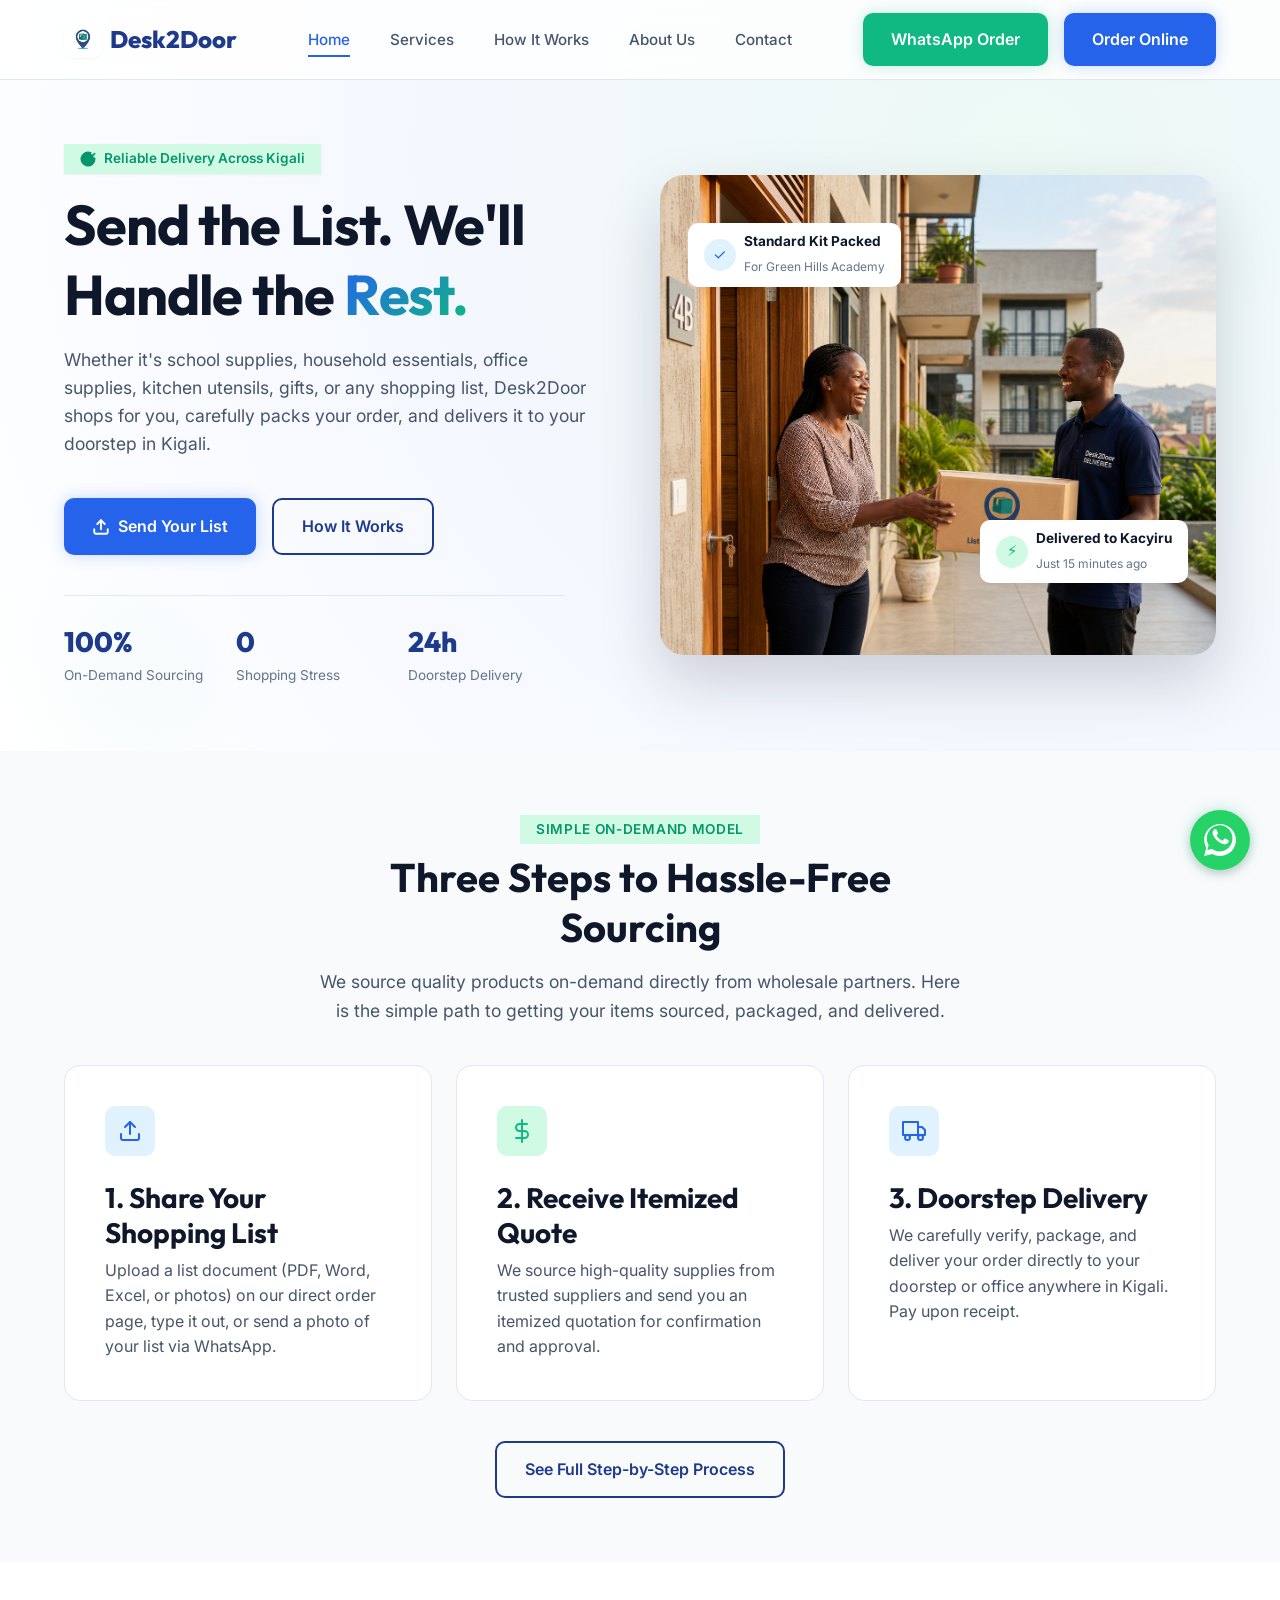
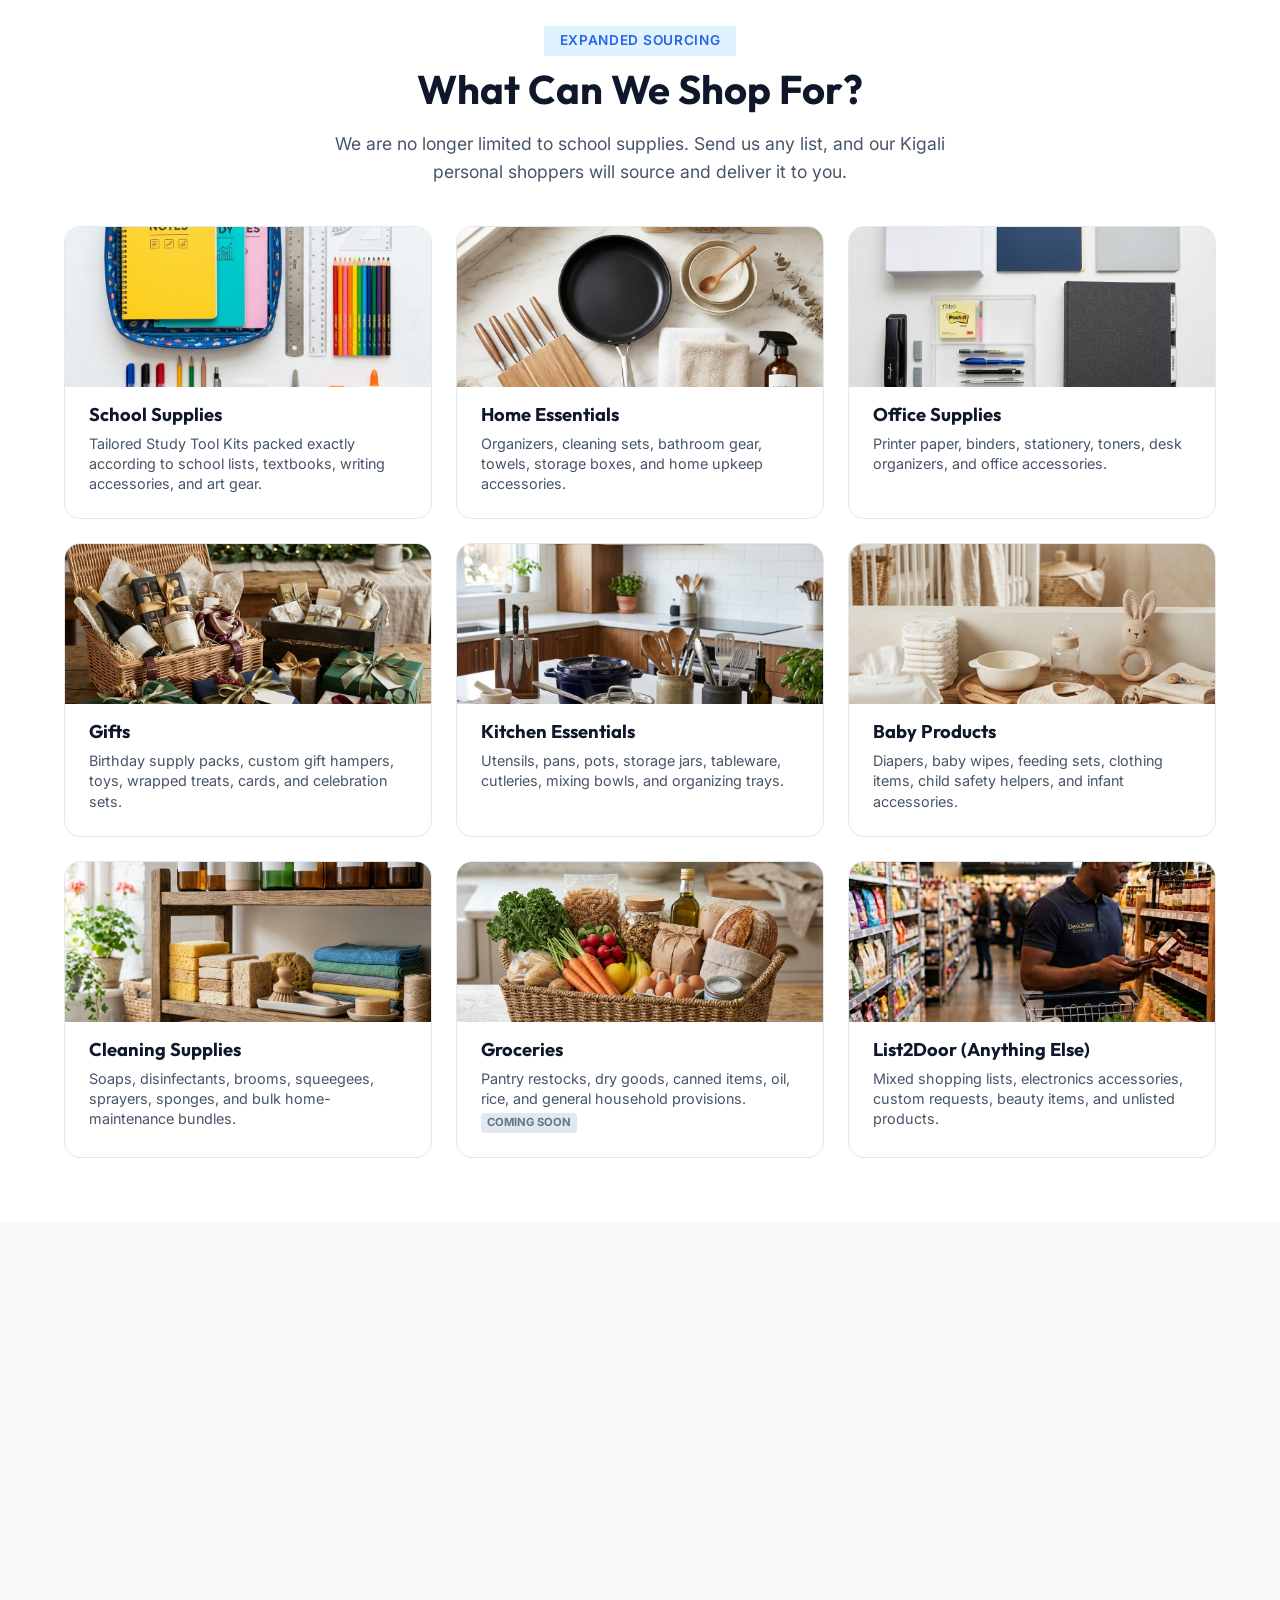
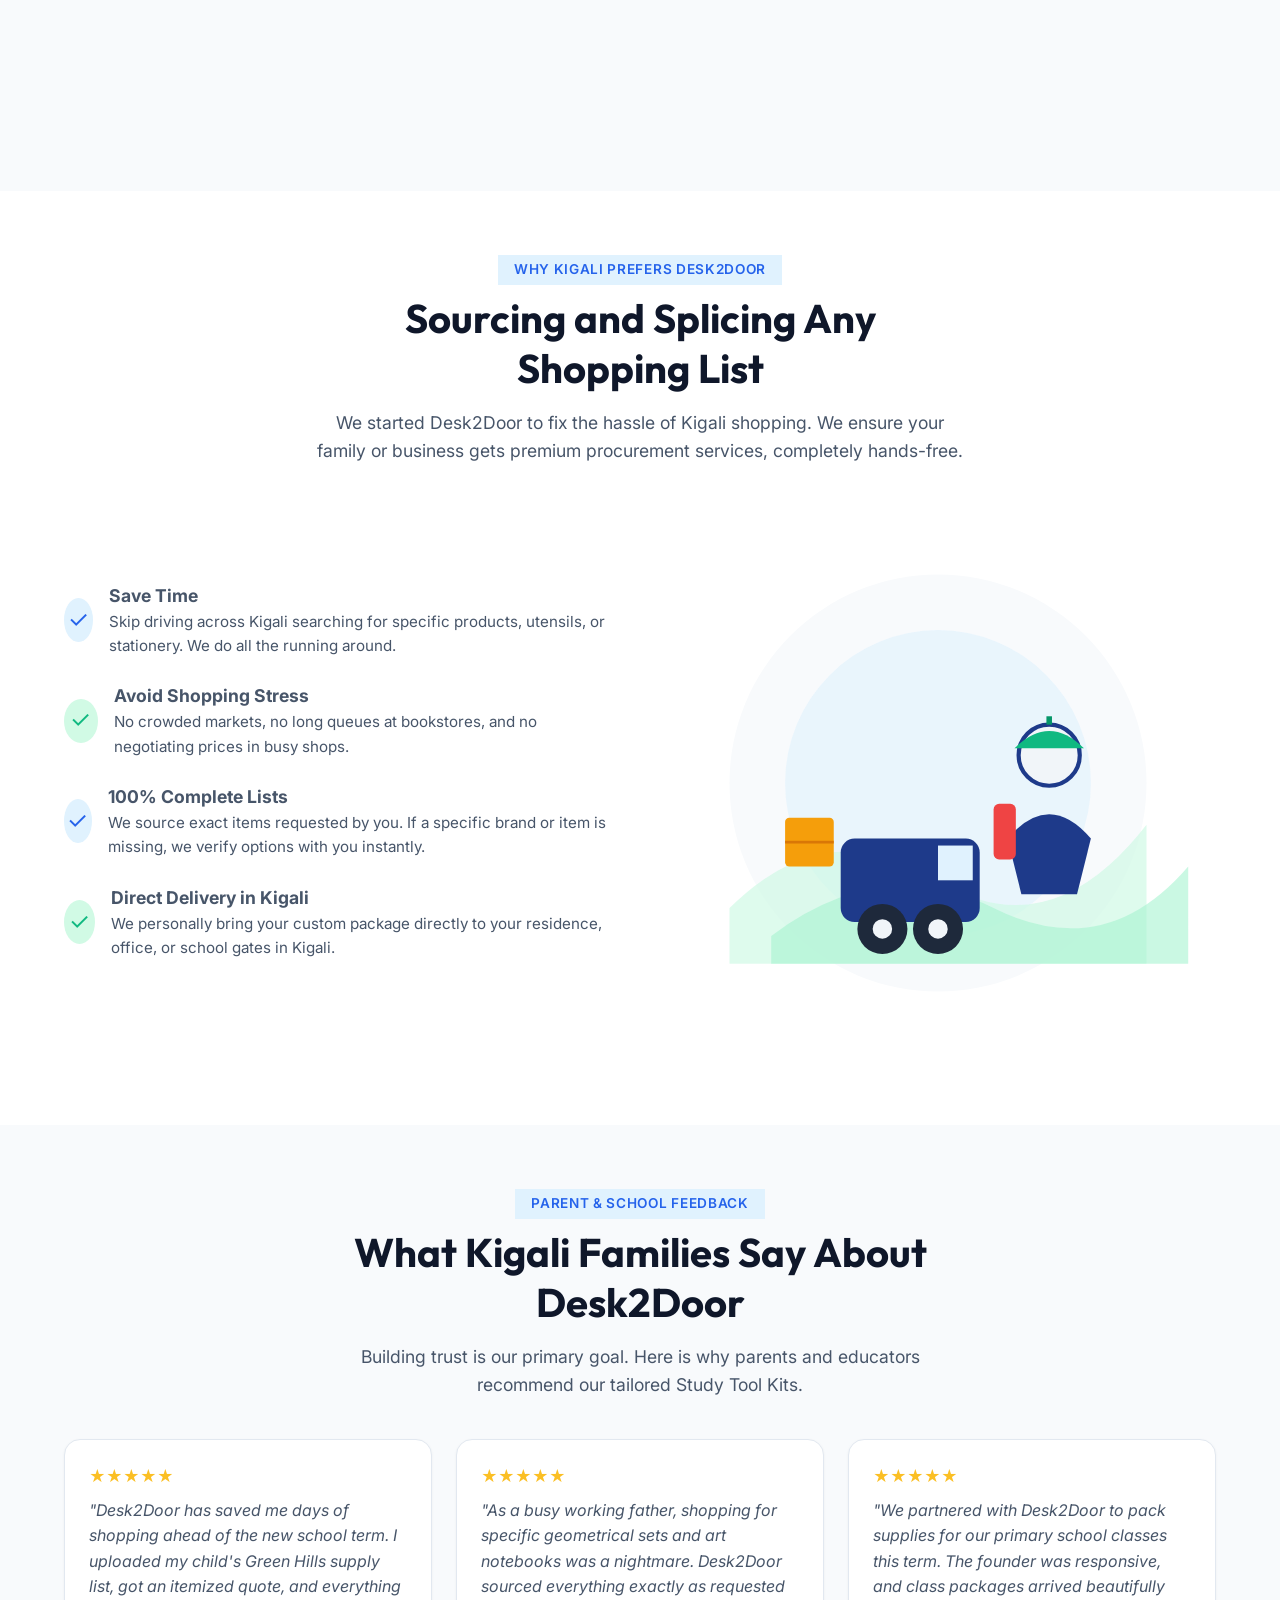
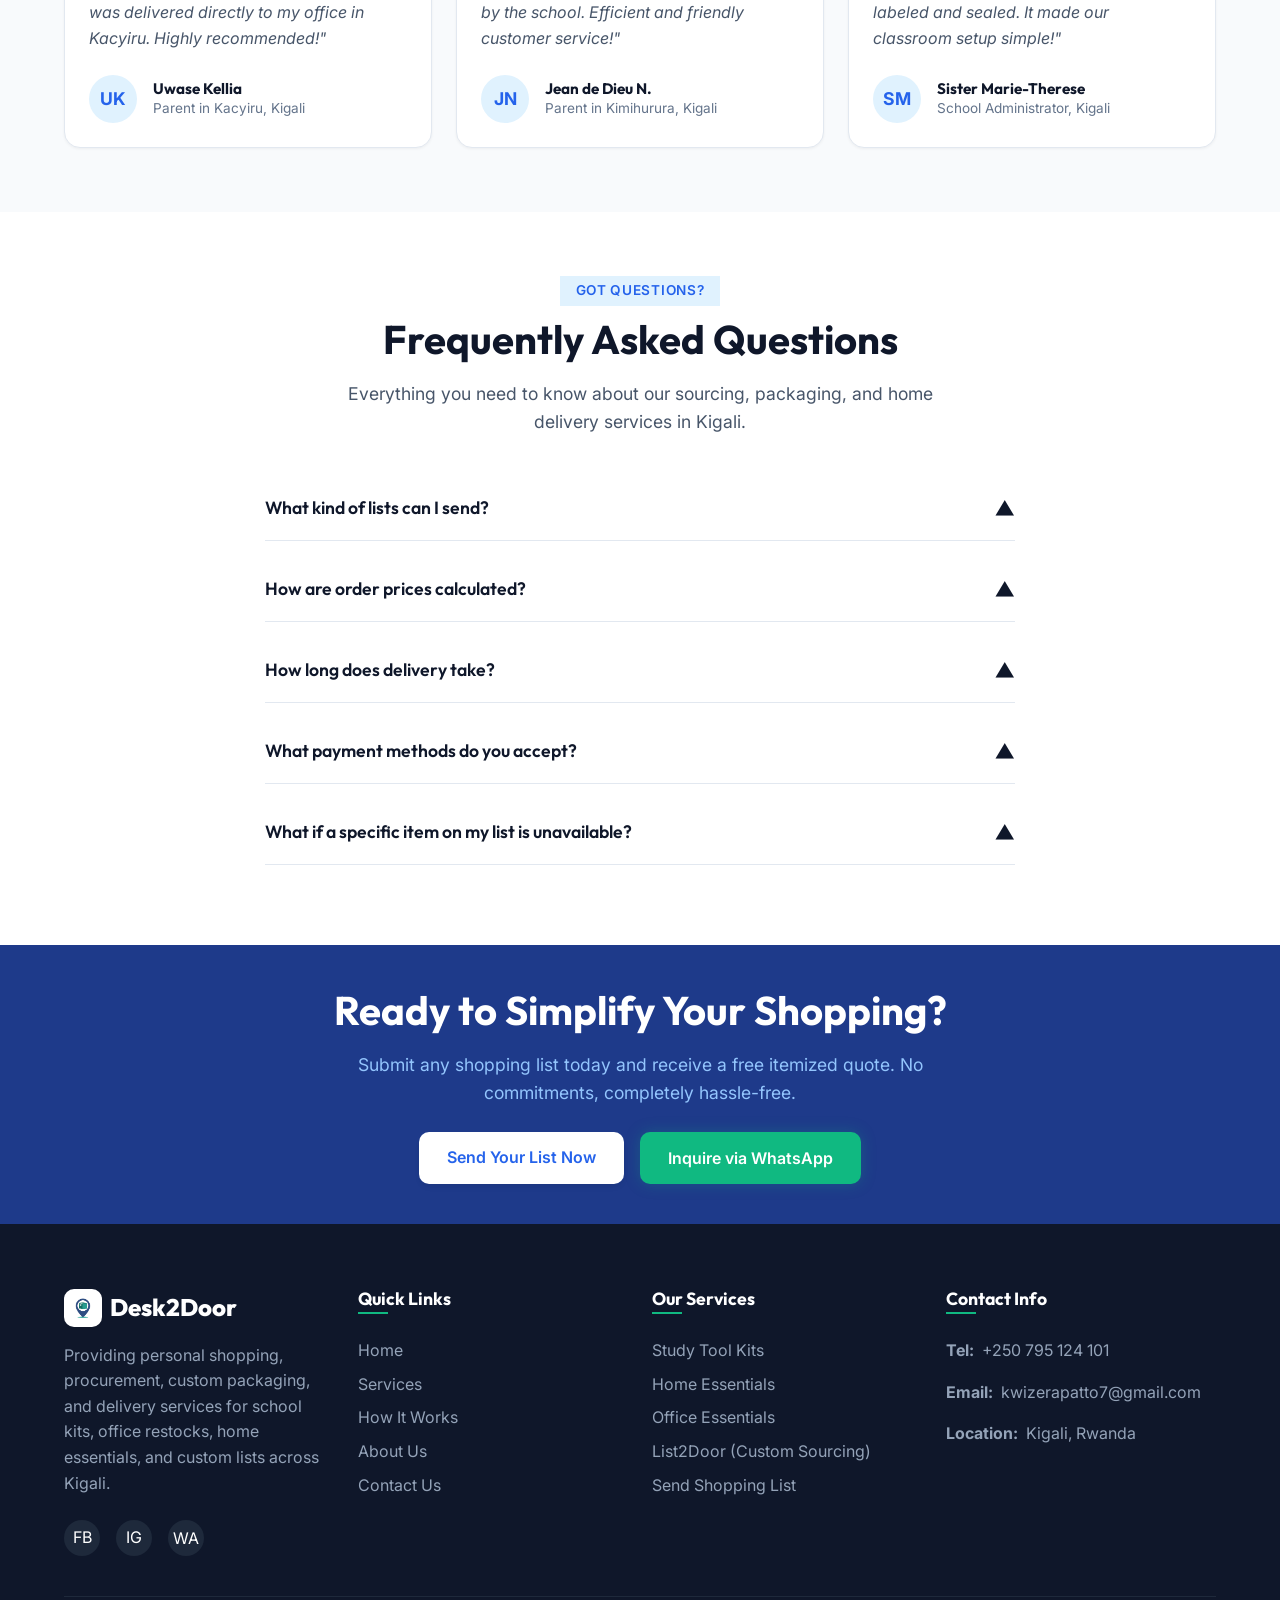
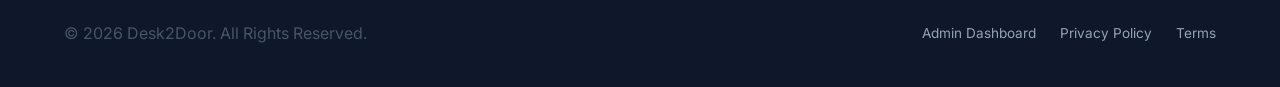
==== commit c8176929: "feat: replace list2door image with male shopper (list2door2.png)" ====
--- a/index.html
+++ b/index.html
@@ -231,7 +231,7 @@
                 </div>
                 <!-- 9. List2Door -->
                 <div class="category-card reveal delay-300">
-                    <img src="images/list2door.jpg" alt="Person shopping using a list on their phone" class="category-card-photo" loading="lazy">
+                    <img src="images/list2door2.png" alt="Person shopping using a list on their phone" class="category-card-photo" loading="lazy">
                     <div class="category-card-content">
                         <h3>List2Door (Anything Else)</h3>
                         <p>Mixed shopping lists, electronics accessories, custom requests, beauty items, and unlisted products.</p>
--- a/css/style.css
+++ b/css/style.css
@@ -2438,3 +2438,46 @@
     height: auto;
 }
 
+/* ----- Mobile Header Optimizations (iPhone 12 Mini & Small Screens) ----- */
+@media (max-width: 576px) {
+    :root {
+        --header-height: 62px;
+    }
+    
+    .header.scrolled {
+        height: 62px;
+    }
+    
+    .logo {
+        font-size: 1.2rem;
+        gap: 6px;
+    }
+    
+    .logo-icon-img {
+        width: 30px;
+        height: 30px;
+    }
+    
+    .header-actions {
+        gap: 6px;
+    }
+    
+    /* Hide the text-heavy secondary button on mobile. The green floating WhatsApp button is already active. */
+    .header-actions .btn-secondary {
+        display: none !important;
+    }
+    
+    .header-actions .btn-primary {
+        font-size: 0.72rem;
+        padding: 0.45rem 0.8rem;
+        border-radius: var(--radius-sm);
+        box-shadow: none; /* Reduce visual noise */
+    }
+    
+    .hamburger {
+        width: 22px;
+        height: 16px;
+    }
+}
+
+
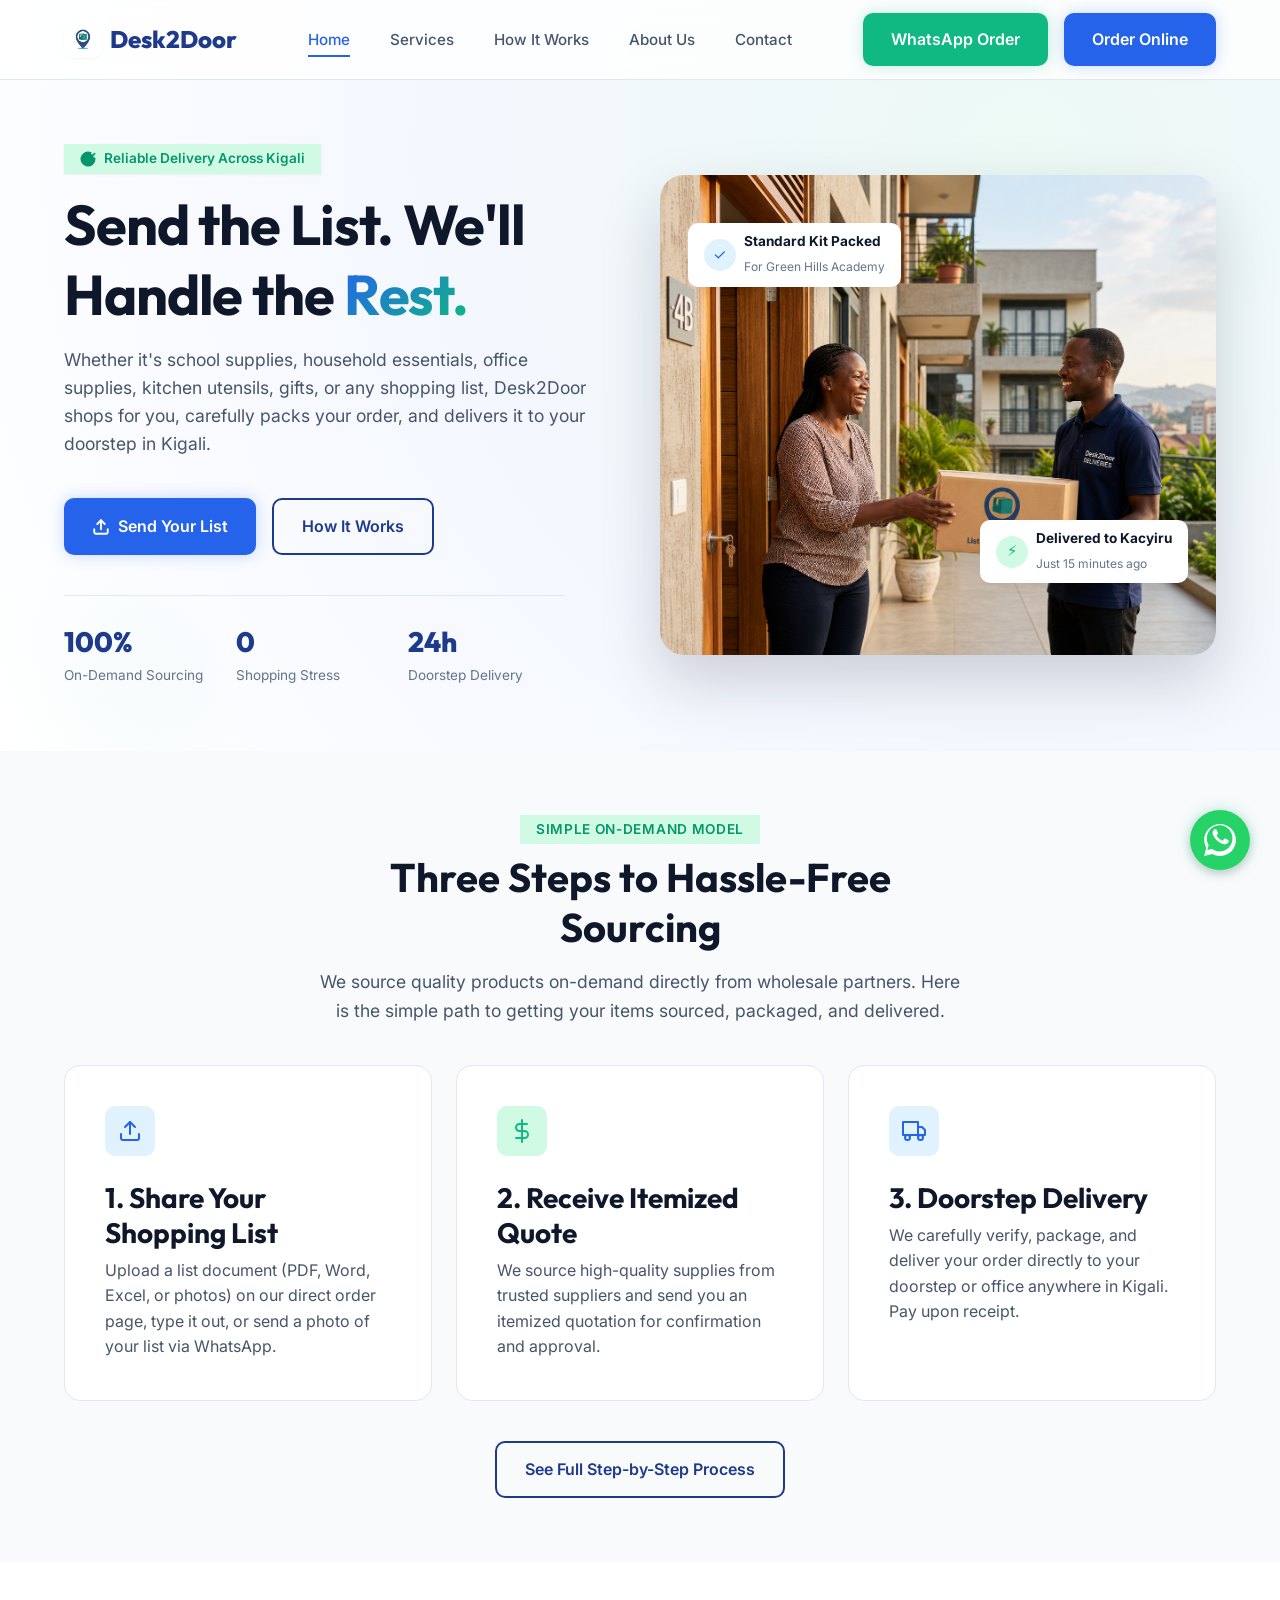
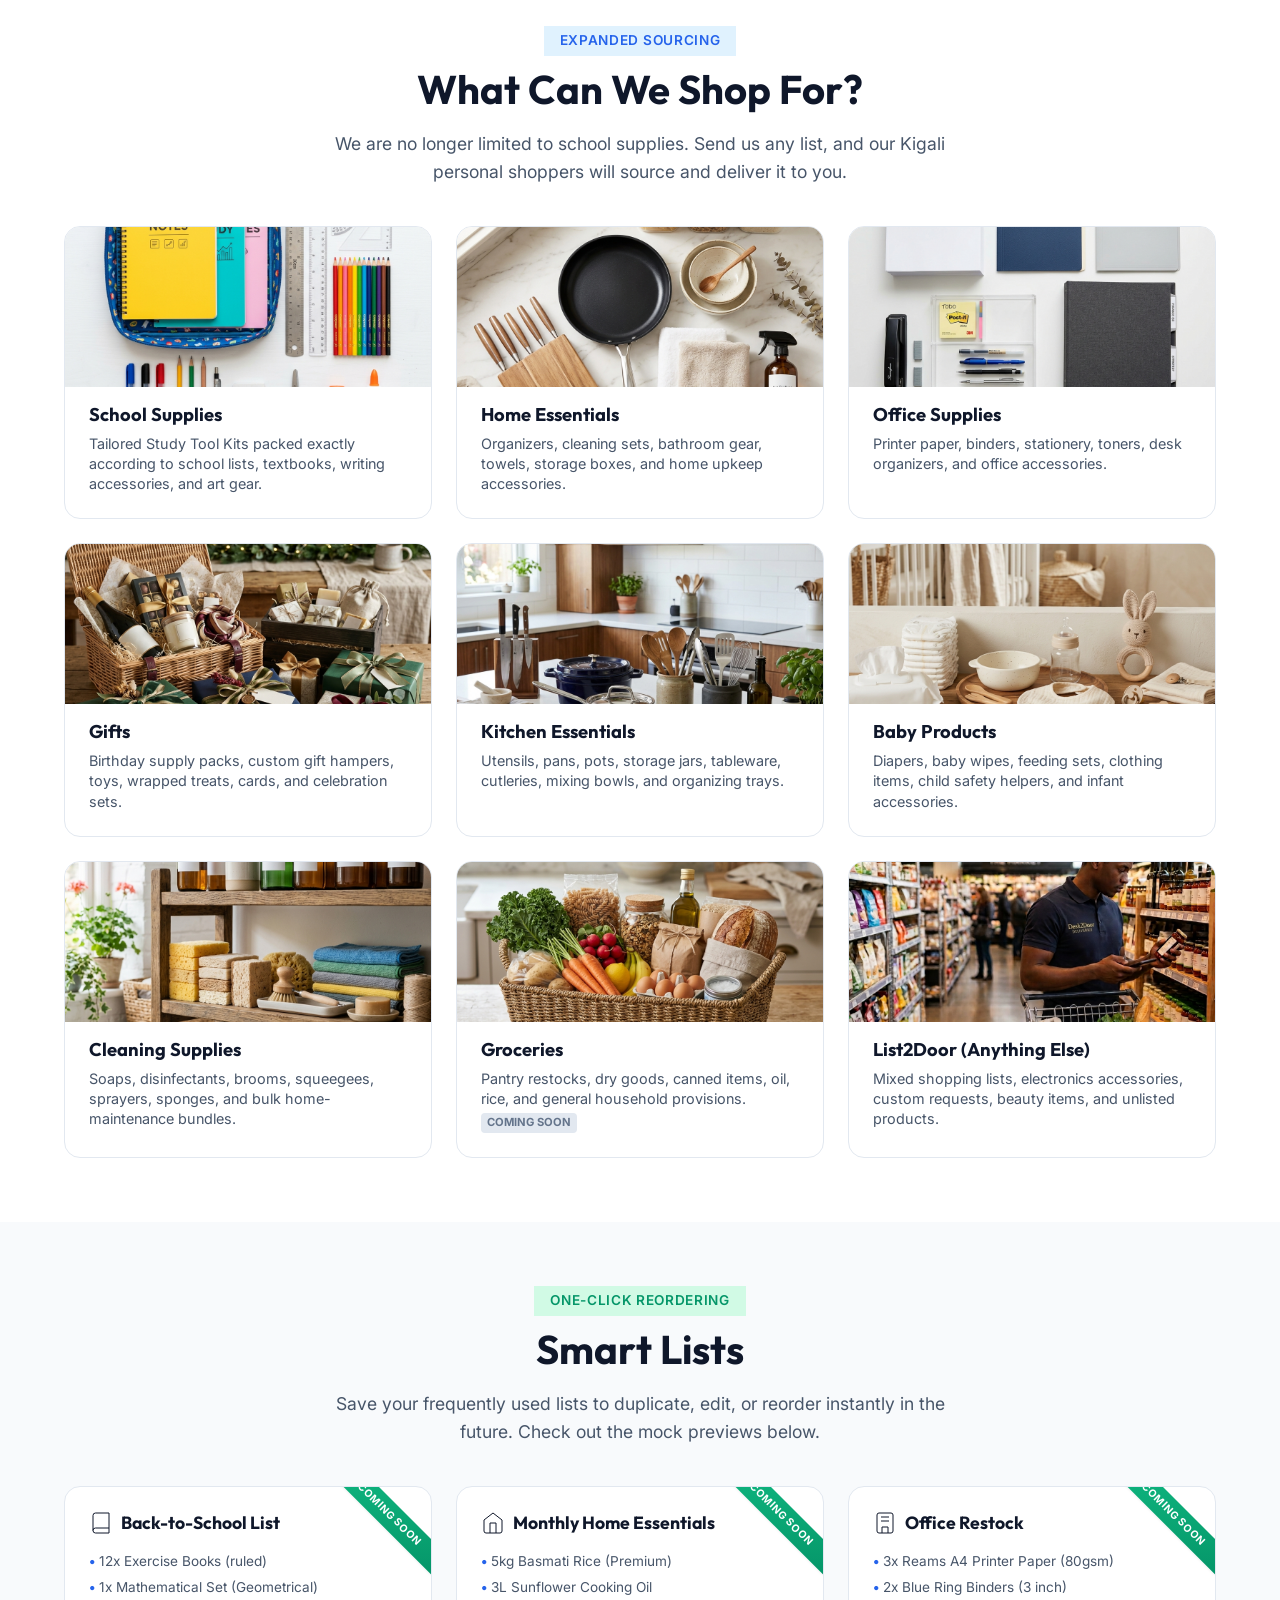
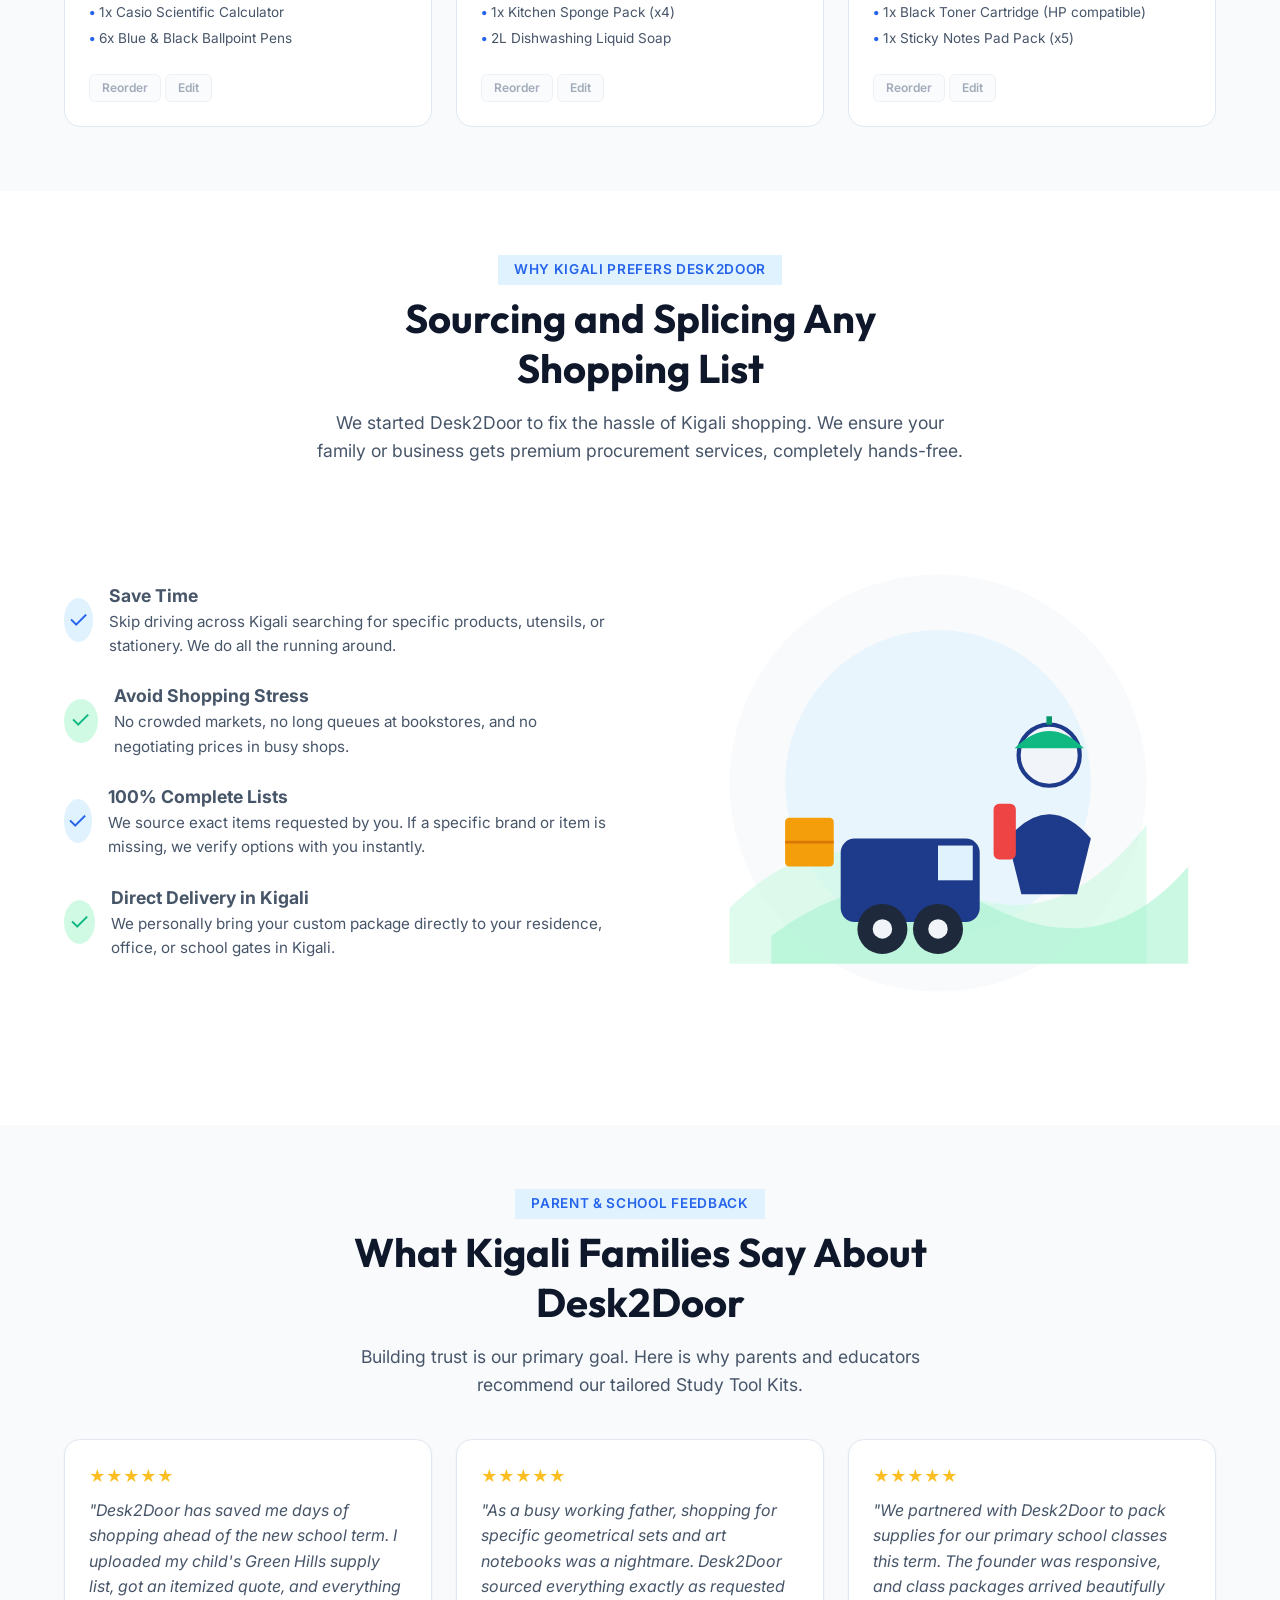
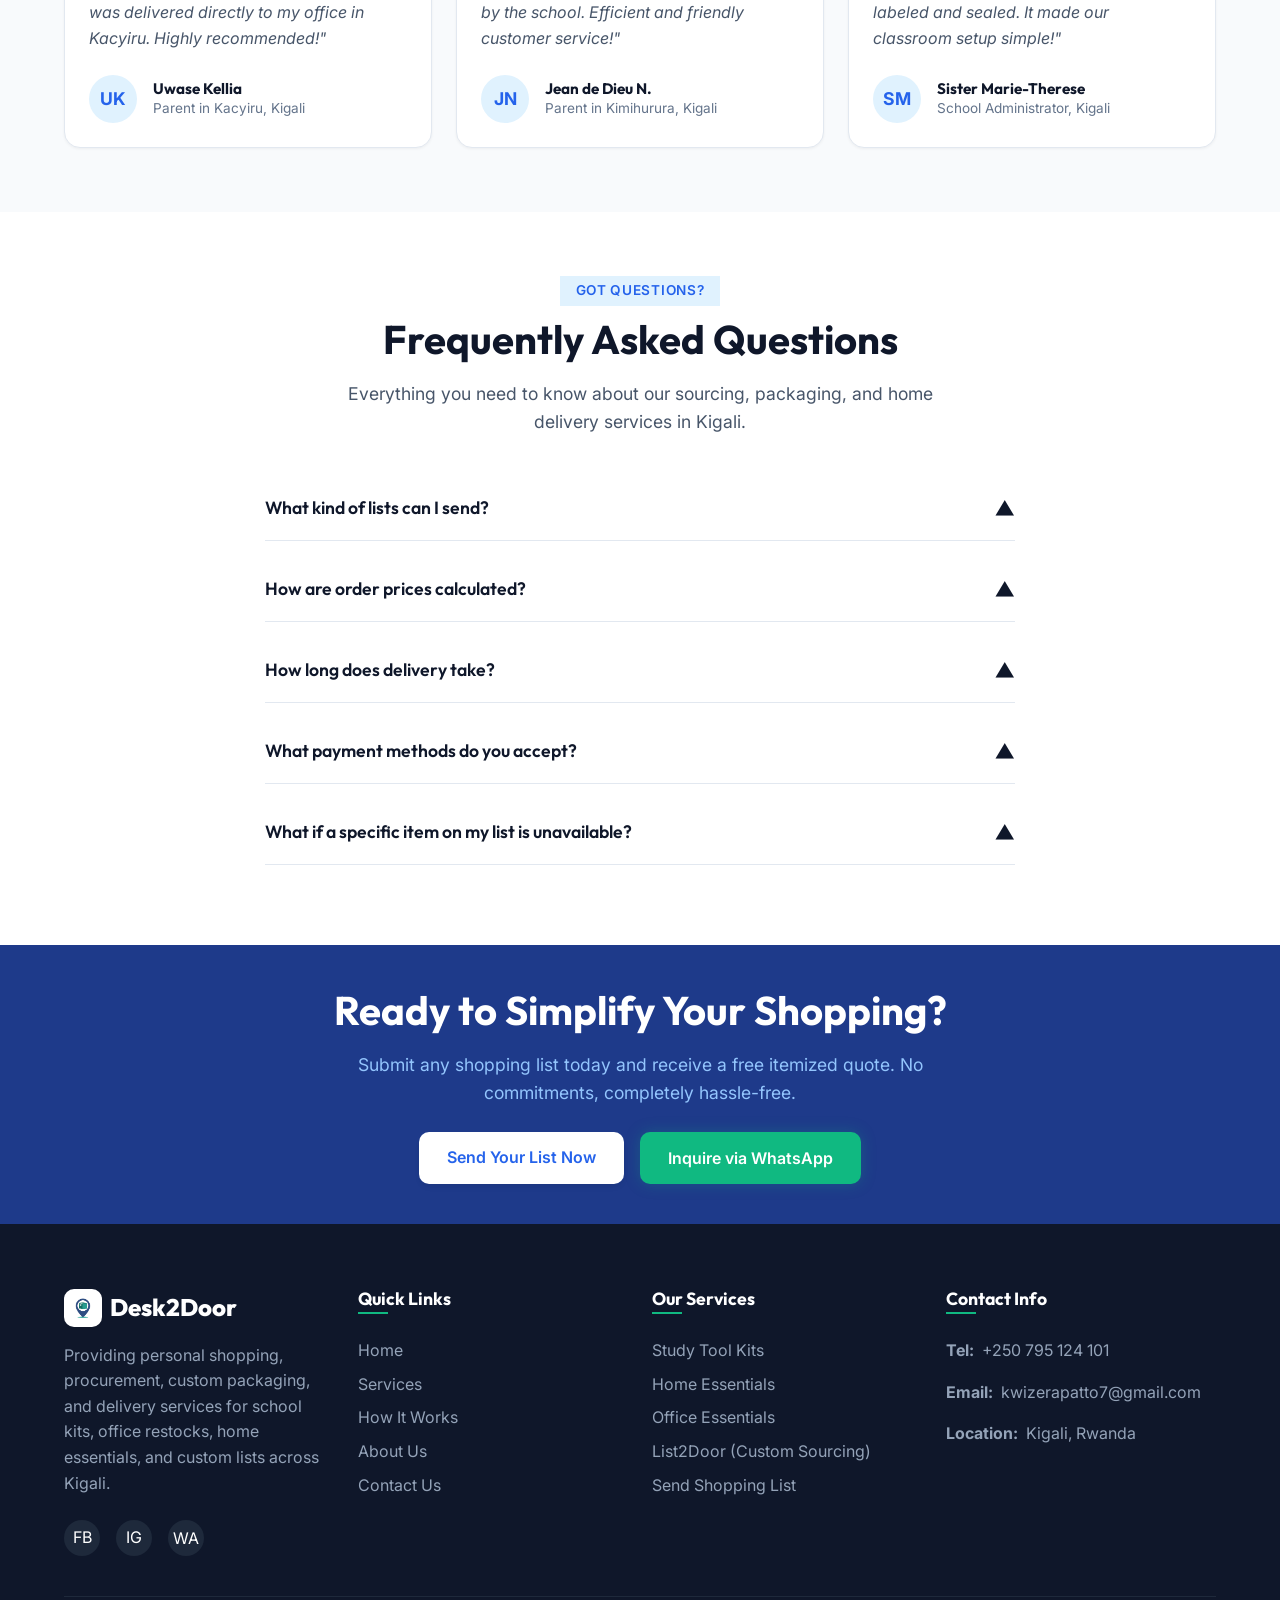
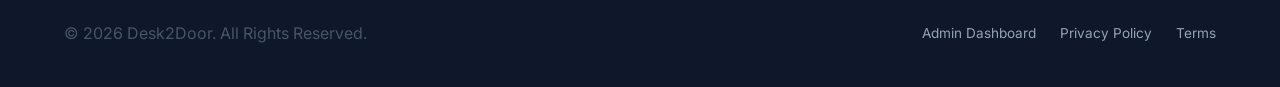
==== commit 6040ade2: "feat: add standard favicons, apple touch icon, and PWA icons across all pages" ====
--- a/index.html
+++ b/index.html
@@ -12,10 +12,15 @@
     <meta property="og:type" content="website">
     <meta property="og:url" content="https://desk2door.rw">
     
-    <!-- PWA Manifest & Icons -->
+    <!-- Favicon -->
+    <link rel="icon" type="image/x-icon" href="favicon.ico">
+    <link rel="icon" type="image/png" sizes="32x32" href="images/favicon-32x32.png">
+    <link rel="icon" type="image/png" sizes="16x16" href="images/favicon-16x16.png">
+    <link rel="apple-touch-icon" sizes="180x180" href="images/apple-touch-icon.png">
+
+    <!-- PWA Manifest -->
     <link rel="manifest" href="manifest.json">
     <meta name="theme-color" content="#1E3A8A">
-    <link rel="apple-touch-icon" href="assets/images/icon.svg">
     
     <!-- CSS Stylesheets -->
     <link rel="stylesheet" href="css/style.css">
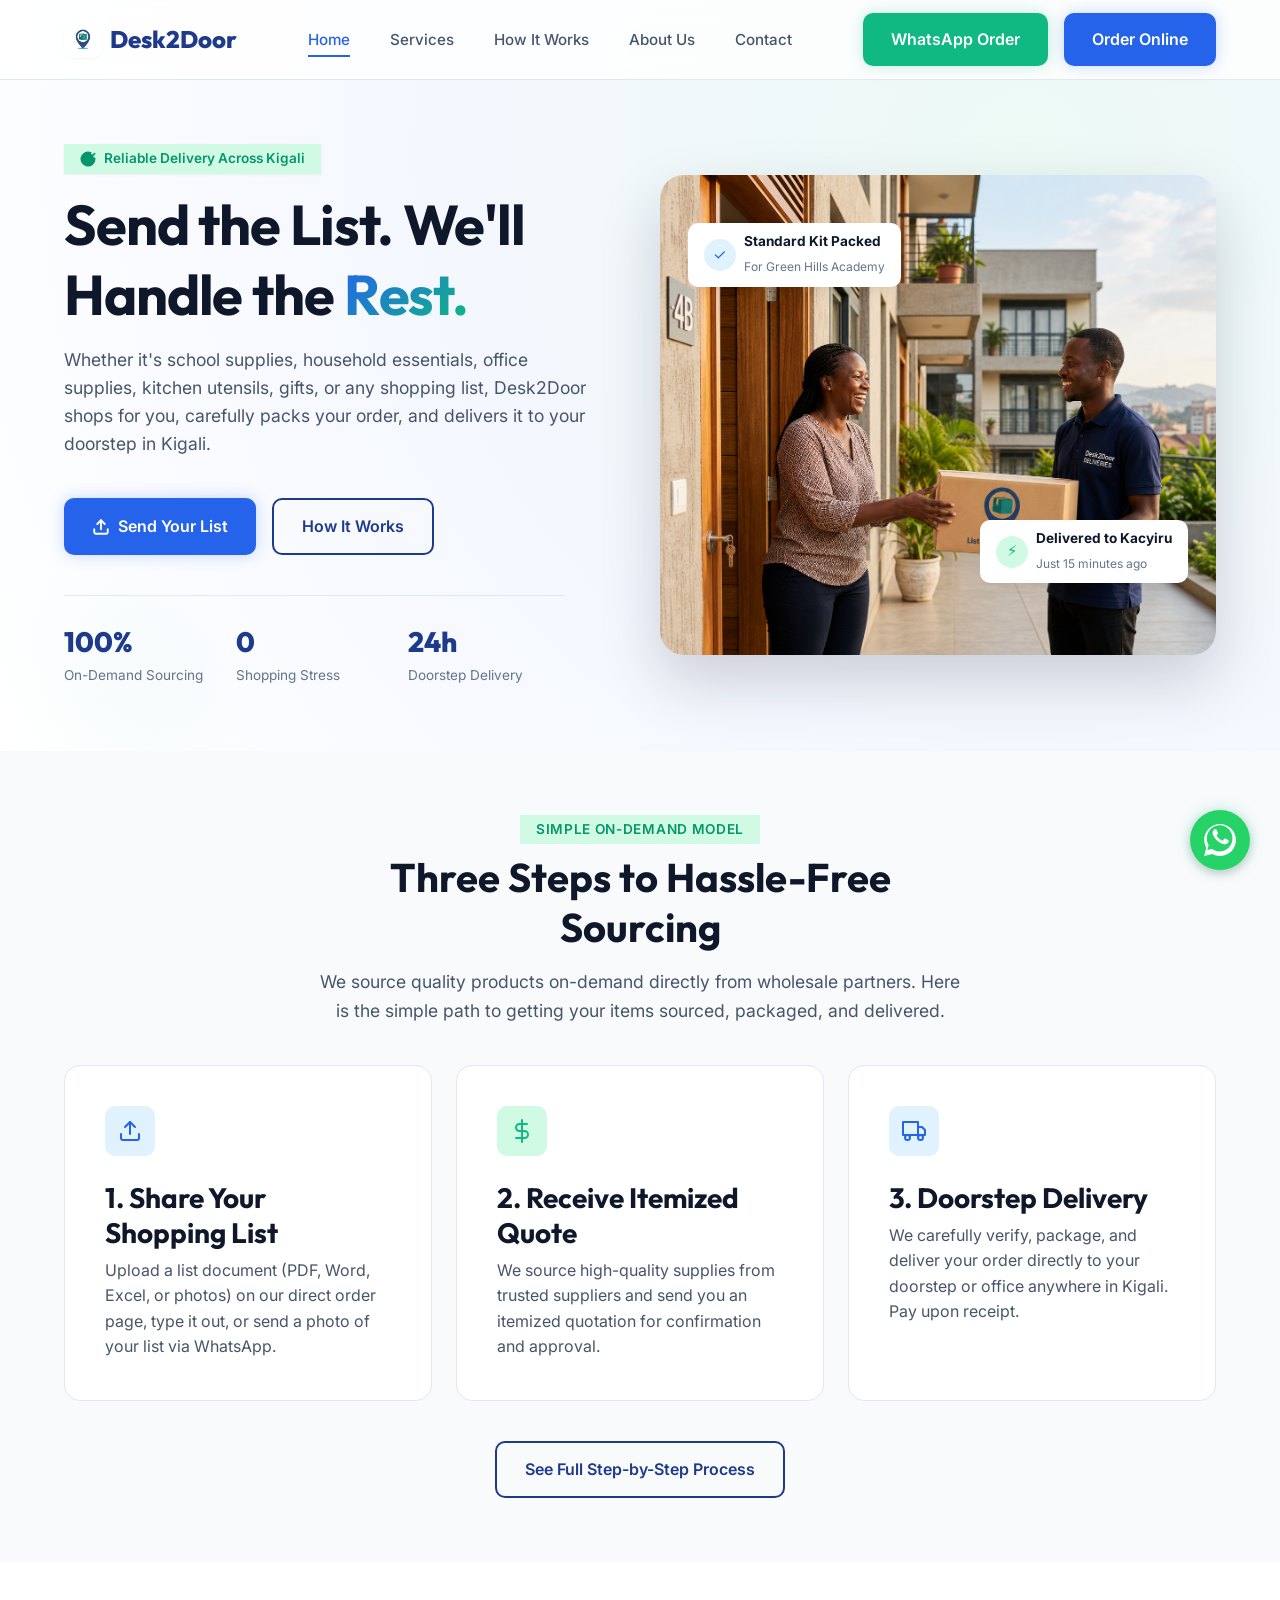
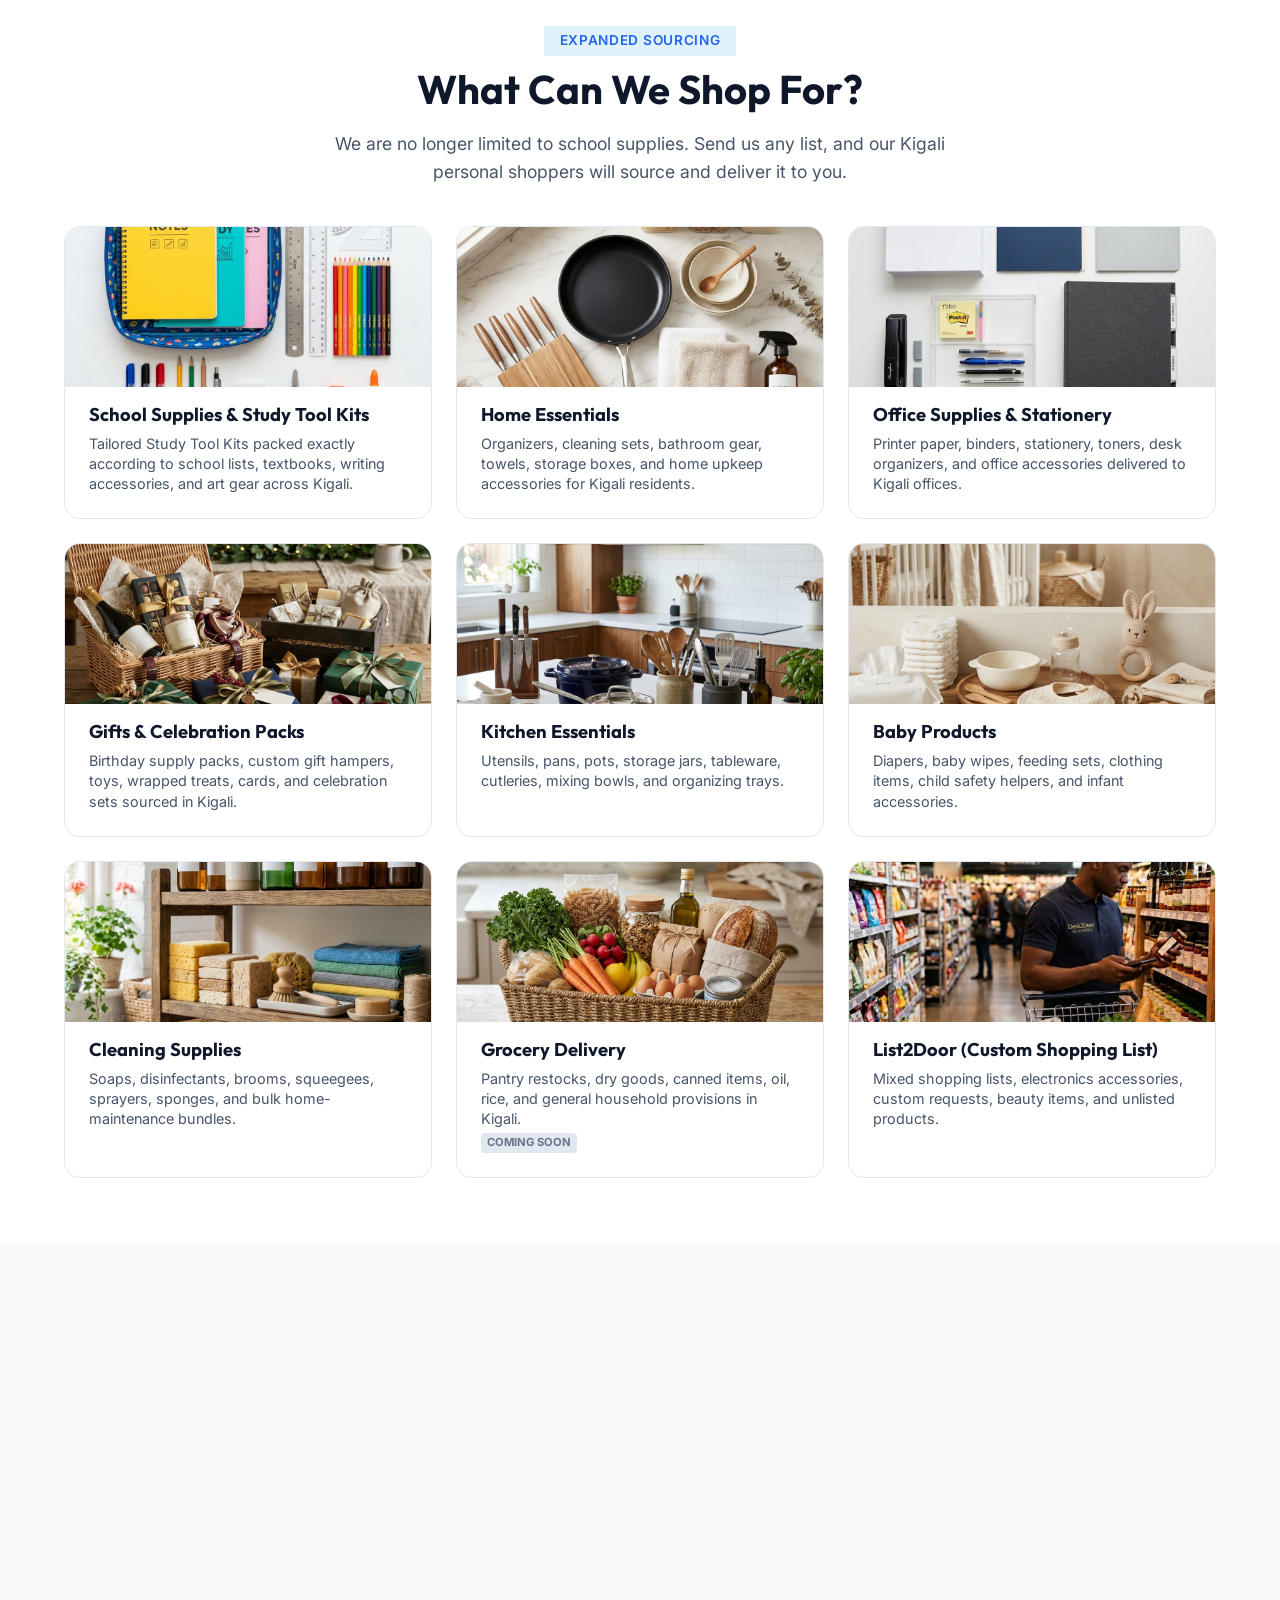
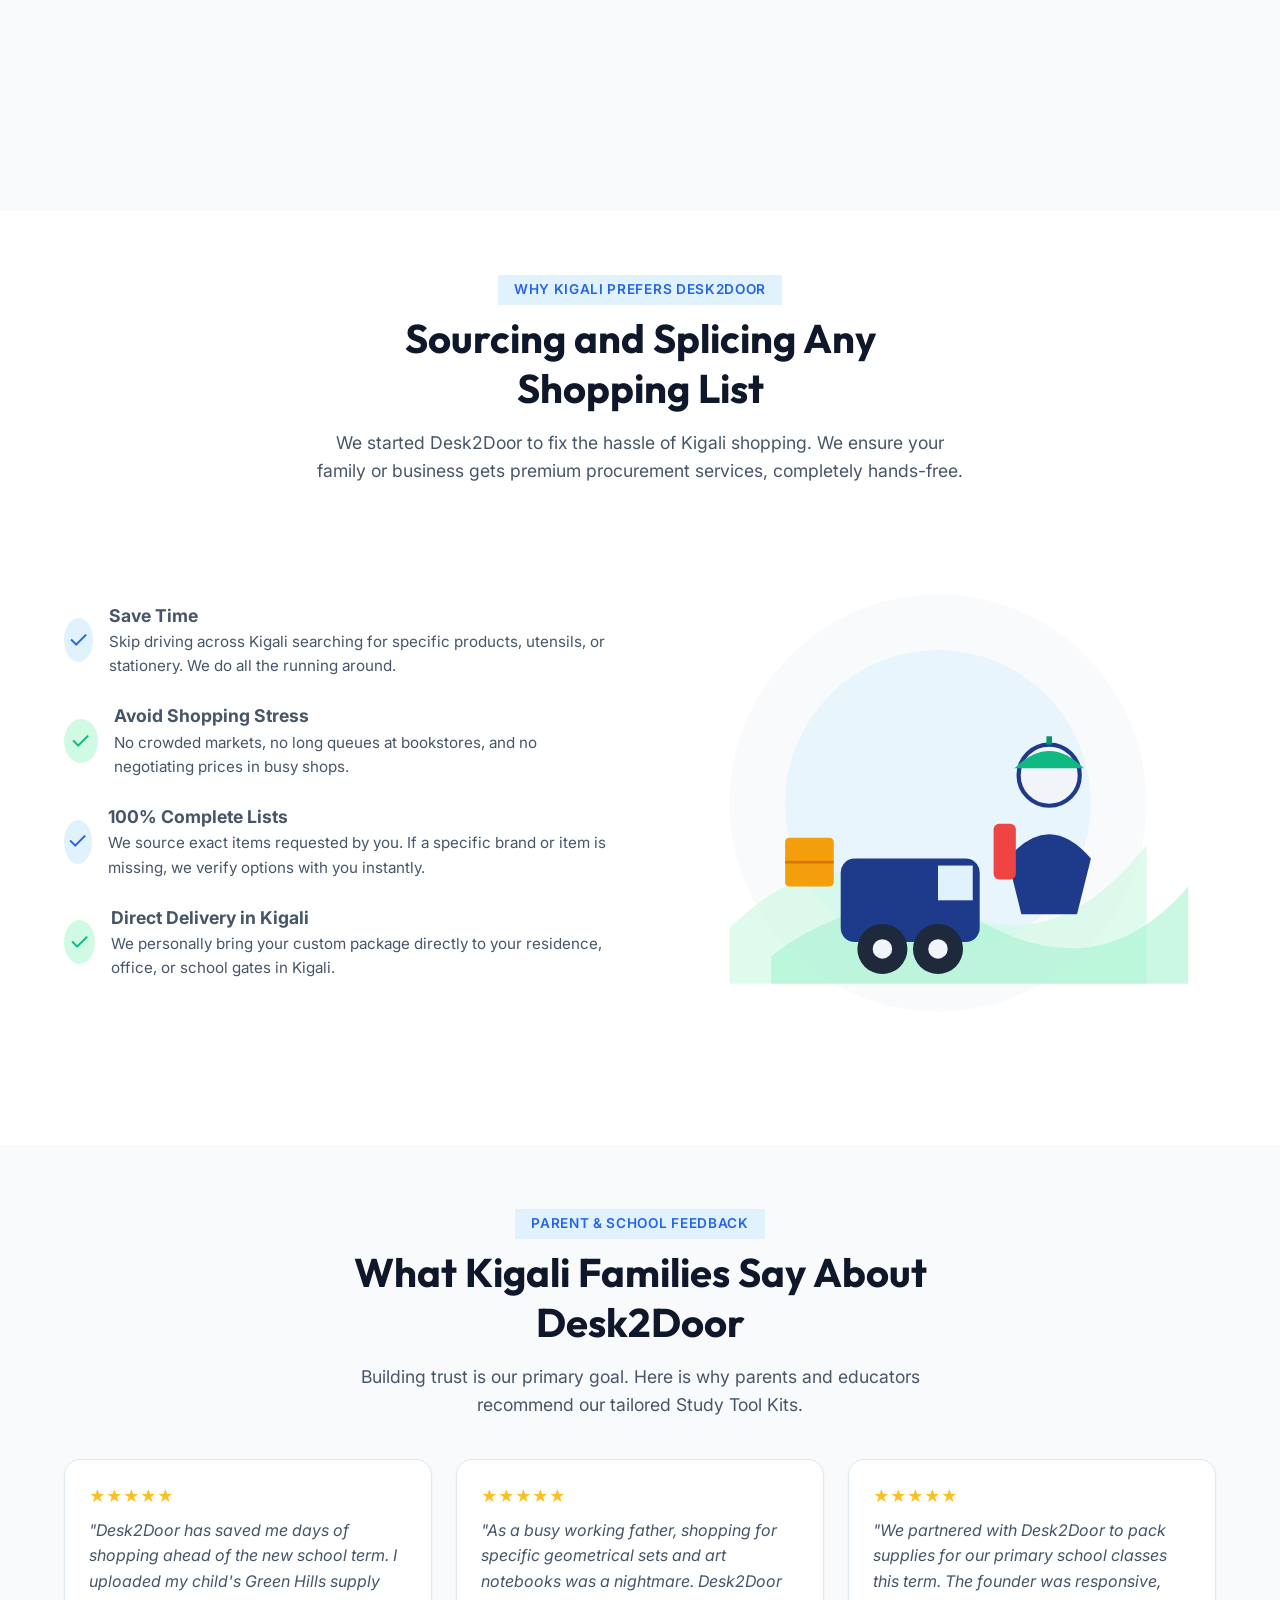
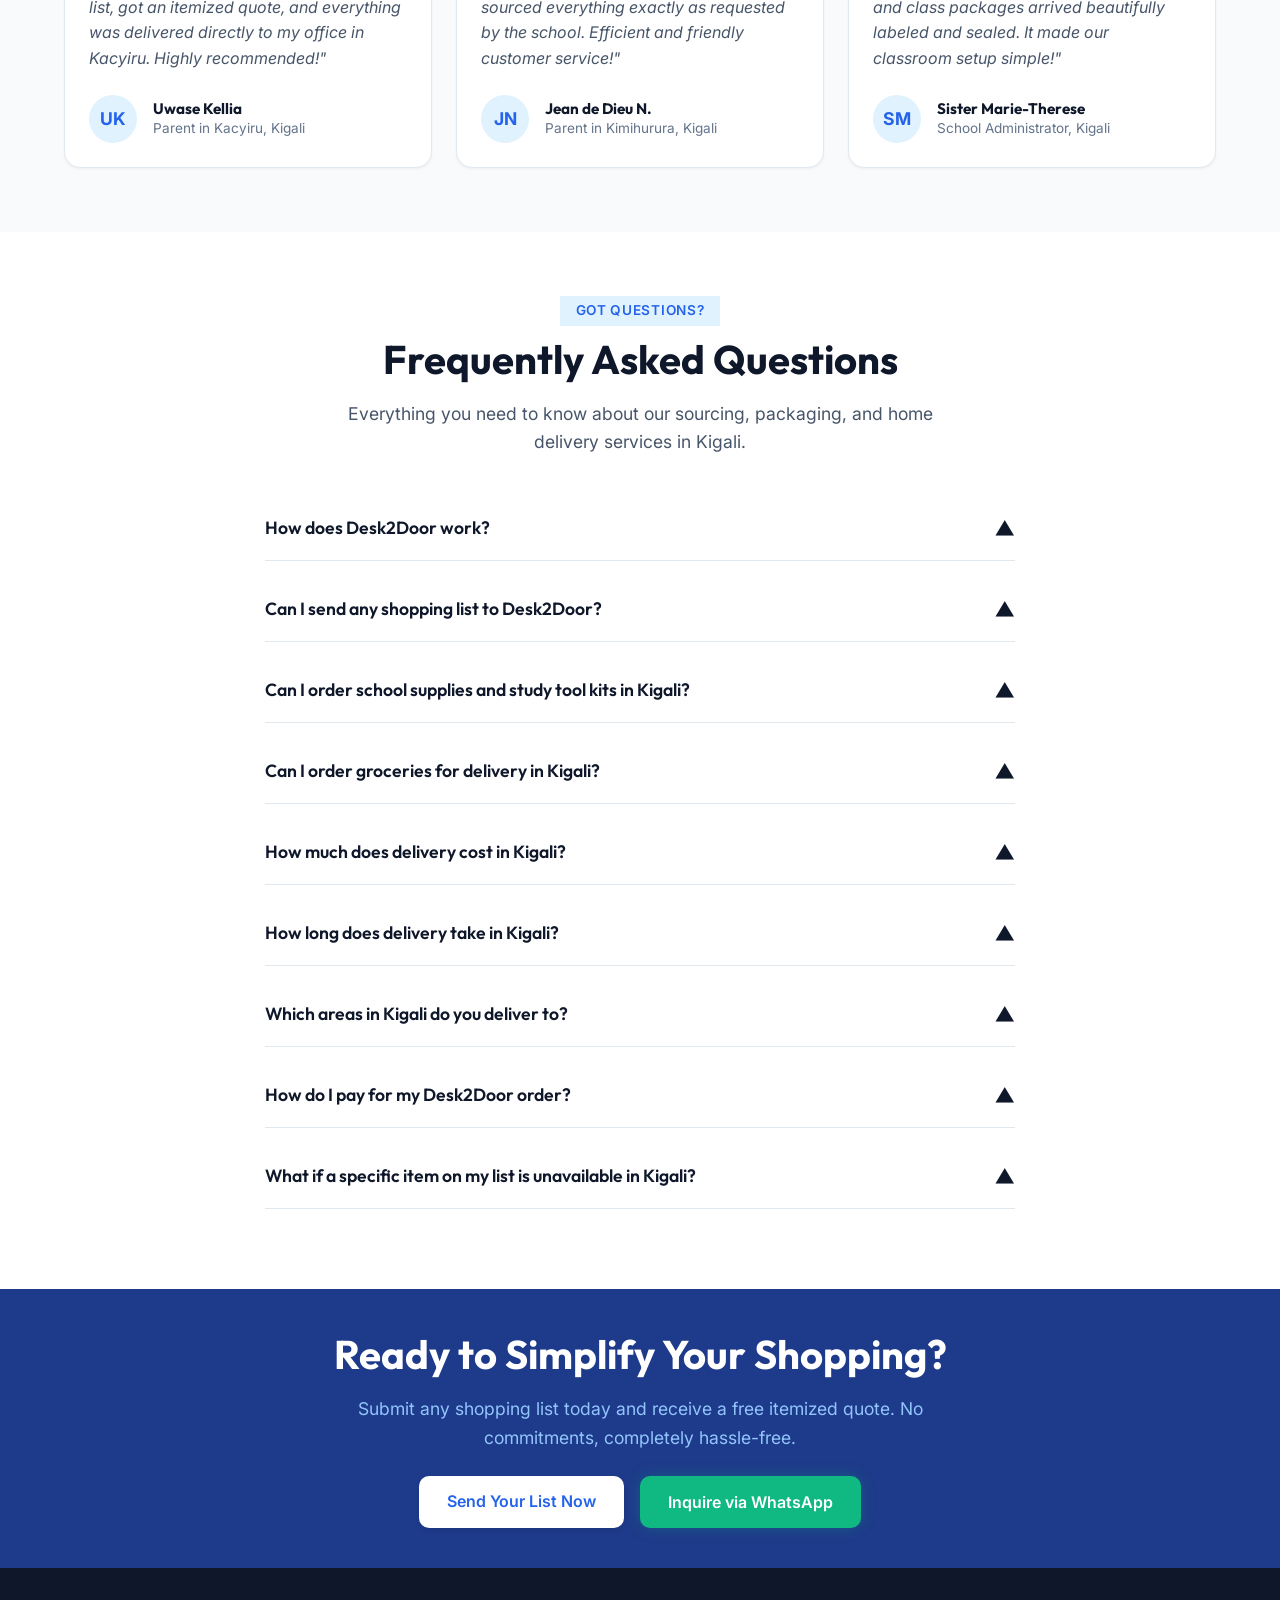
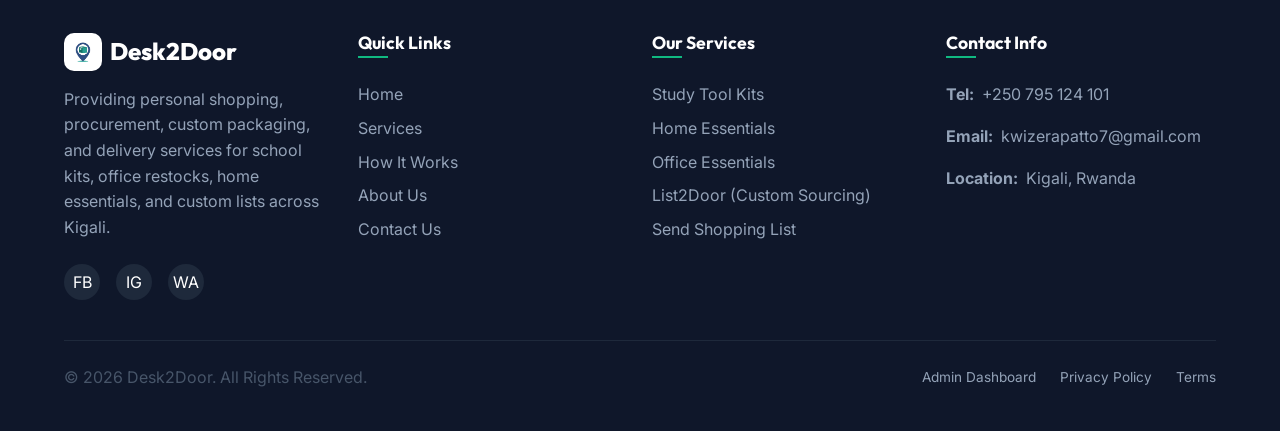
==== commit 642dc116: "seo: complete technical SEO optimization, structured data schemas, sitemap.xml, robots.txt, accessib" ====
--- a/index.html
+++ b/index.html
@@ -3,27 +3,145 @@
 <head>
     <meta charset="UTF-8">
     <meta name="viewport" content="width=device-width, initial-scale=1.0">
-    <title>Desk2Door - School Supplies delivered in Kigali</title>
-    <meta name="description" content="Customized Study Tool Kits and school lists purchased and delivered straight to your home or school in Kigali. Save time and stress with Desk2Door.">
     
-    <!-- Open Graph SEO -->
-    <meta property="og:title" content="Desk2Door - School Supplies Delivered">
-    <meta property="og:description" content="Save time and avoid shopping stress. We source, pack, and deliver custom Study Tool Kits in Kigali.">
+    <!-- Primary SEO Metadata -->
+    <title>Desk2Door | Personal Shopping, School Supplies & Grocery Delivery Kigali</title>
+    <meta name="description" content="Desk2Door is Kigali's premier personal shopping and delivery service. Send your shopping list for school supplies, groceries, home essentials & office materials. We source, pack & deliver straight to your doorstep in Kigali, Rwanda.">
+    <meta name="keywords" content="shopping delivery Kigali, personal shopping service Rwanda, grocery delivery Kigali, school supplies Kigali, stationery delivery Rwanda, office supplies Kigali, shopping assistant Kigali, send shopping list Rwanda, home delivery Kigali, custom shopping service Kigali, study tool kit Rwanda, school materials delivery Kigali, buy school supplies online Rwanda">
+    <meta name="robots" content="index, follow, max-image-preview:large, max-snippet:-1, max-video-preview:-1">
+    <link rel="canonical" href="https://desk2door.rw/">
+    <meta name="author" content="Desk2Door Rwanda">
+
+    <!-- Open Graph / Facebook / WhatsApp Preview -->
     <meta property="og:type" content="website">
-    <meta property="og:url" content="https://desk2door.rw">
-    
-    <!-- Favicon -->
+    <meta property="og:site_name" content="Desk2Door">
+    <meta property="og:url" content="https://desk2door.rw/">
+    <meta property="og:title" content="Desk2Door - Personal Shopping & Delivery Service in Kigali">
+    <meta property="og:description" content="Send the List. We'll Handle the Rest. Personalized shopping, study tool kits, groceries, and doorstep delivery across Kigali, Rwanda.">
+    <meta property="og:image" content="https://desk2door.rw/images/hero_delivery%202.png">
+    <meta property="og:image:width" content="1200">
+    <meta property="og:image:height" content="630">
+    <meta property="og:image:alt" content="Desk2Door delivery courier bringing shopping package to customer in Kigali">
+    <meta property="og:locale" content="en_US">
+
+    <!-- Twitter Card Metadata -->
+    <meta name="twitter:card" content="summary_large_image">
+    <meta name="twitter:url" content="https://desk2door.rw/">
+    <meta name="twitter:title" content="Desk2Door | Personal Shopping & Delivery Kigali">
+    <meta name="twitter:description" content="Send any shopping list for school supplies, groceries, or office materials. We source, pack, and deliver across Kigali.">
+    <meta name="twitter:image" content="https://desk2door.rw/images/hero_delivery%202.png">
+
+    <!-- Analytics & Verification Placeholders (Ready for GSC, GA4, Clarity, GTM) -->
+    <!-- <meta name="google-site-verification" content="YOUR_GOOGLE_SEARCH_CONSOLE_VERIFICATION_TOKEN" /> -->
+    <!-- Google Tag Manager / GA4: Add script tag here -->
+    <!-- Microsoft Clarity: Add script tag here -->
+
+    <!-- Favicons & App Icons -->
     <link rel="icon" type="image/x-icon" href="favicon.ico">
     <link rel="icon" type="image/png" sizes="32x32" href="images/favicon-32x32.png">
     <link rel="icon" type="image/png" sizes="16x16" href="images/favicon-16x16.png">
     <link rel="apple-touch-icon" sizes="180x180" href="images/apple-touch-icon.png">
 
-    <!-- PWA Manifest -->
+    <!-- PWA Manifest & Theme -->
     <link rel="manifest" href="manifest.json">
     <meta name="theme-color" content="#1E3A8A">
     
-    <!-- CSS Stylesheets -->
+    <!-- CSS Stylesheet -->
     <link rel="stylesheet" href="css/style.css">
+
+    <!-- Schema.org JSON-LD Structured Data -->
+    <script type="application/ld+json">
+    {
+      "@context": "https://schema.org",
+      "@graph": [
+        {
+          "@type": "ShoppingService",
+          "@id": "https://desk2door.rw/#organization",
+          "name": "Desk2Door",
+          "url": "https://desk2door.rw/",
+          "logo": "https://desk2door.rw/images/logo2.jpeg",
+          "image": "https://desk2door.rw/images/hero_delivery%202.png",
+          "description": "Desk2Door provides personal shopping, procurement, custom packaging, and doorstep delivery for school supplies, groceries, household items, and office restocks across Kigali, Rwanda.",
+          "telephone": "+250795124101",
+          "email": "kwizerapatto7@gmail.com",
+          "priceRange": "$$",
+          "address": {
+            "@type": "PostalAddress",
+            "addressLocality": "Kigali",
+            "addressRegion": "Gasabo / Nyarugenge / Kicukiro",
+            "addressCountry": "RW"
+          },
+          "geo": {
+            "@type": "GeoCoordinates",
+            "latitude": "-1.9441",
+            "longitude": "30.0619"
+          },
+          "areaServed": [
+            "Kigali", "Kacyiru", "Remera", "Kimihurura", "Nyarutarama", "Kibagabaga", "Nyamirambo", "Kicukiro", "Kanombe", "Gikondo", "Kimironko", "Gasabo", "Nyarugenge"
+          ],
+          "openingHoursSpecification": [
+            {
+              "@type": "OpeningHoursSpecification",
+              "dayOfWeek": ["Monday", "Tuesday", "Wednesday", "Thursday", "Friday", "Saturday"],
+              "opens": "08:00",
+              "closes": "19:00"
+            }
+          ],
+          "sameAs": [
+            "https://wa.me/250795124101"
+          ]
+        },
+        {
+          "@type": "WebSite",
+          "@id": "https://desk2door.rw/#website",
+          "url": "https://desk2door.rw/",
+          "name": "Desk2Door",
+          "description": "Send the List. We'll Handle the Rest. Shopping delivery service in Kigali, Rwanda.",
+          "publisher": {
+            "@id": "https://desk2door.rw/#organization"
+          }
+        },
+        {
+          "@type": "FAQPage",
+          "@id": "https://desk2door.rw/#faq",
+          "mainEntity": [
+            {
+              "@type": "Question",
+              "name": "What kind of shopping lists can I send to Desk2Door?",
+              "acceptedAnswer": {
+                "@type": "Answer",
+                "text": "You can send us school supply lists, grocery lists, office supply restocks, monthly home essentials, kitchenware items, custom baby/gift needs, or any shopping list. Upload files (PDF, Word, Excel, or photos) or type your list on our order page."
+              }
+            },
+            {
+              "@type": "Question",
+              "name": "How long does delivery take in Kigali?",
+              "acceptedAnswer": {
+                "@type": "Answer",
+                "text": "Once you approve your itemized quote, we source, verify, package, and deliver your order to your home or office in Kigali within 24 to 48 hours."
+              }
+            },
+            {
+              "@type": "Question",
+              "name": "Which areas in Kigali do you deliver to?",
+              "acceptedAnswer": {
+                "@type": "Answer",
+                "text": "Desk2Door delivers throughout all sectors of Kigali including Kacyiru, Remera, Kimihurura, Nyarutarama, Kibagabaga, Kimironko, Nyamirambo, Kicukiro, Kanombe, Gikondo, Rebero, and Kagugu."
+              }
+            },
+            {
+              "@type": "Question",
+              "name": "How do I pay for my order?",
+              "acceptedAnswer": {
+                "@type": "Answer",
+                "text": "We accept MTN Mobile Money (MoMo), bank transfers, and cash-on-delivery in Kigali. You receive an itemized quote and official payment coordinates before payment."
+              }
+            }
+          ]
+        }
+      ]
+    }
+    </script>
 </head>
 <body>
 
@@ -95,8 +213,11 @@
                 <!-- Real delivery photograph -->
                 <img
                     src="images/hero_delivery 2.png"
-                    alt="A customer receiving a Desk2Door delivery package at their doorstep in Kigali"
+                    alt="A customer receiving a Desk2Door personal shopping delivery package at their doorstep in Kigali"
+                    title="Desk2Door Personal Shopping & Doorstep Delivery Kigali"
                     class="hero-photo"
+                    width="600"
+                    height="600"
                     loading="eager"
                 />
                 
@@ -172,39 +293,39 @@
             <div class="categories-grid">
                 <!-- 1. School Supplies -->
                 <div class="category-card reveal delay-100">
-                    <img src="images/study_kit.jpg" alt="School supplies and study kit" class="category-card-photo" loading="lazy">
+                    <img src="images/study_kit.jpg" alt="School supplies and study kit in Kigali" title="School Supplies & Study Tool Kits Kigali" class="category-card-photo" width="400" height="400" loading="lazy">
                     <div class="category-card-content">
-                        <h3>School Supplies</h3>
-                        <p>Tailored Study Tool Kits packed exactly according to school lists, textbooks, writing accessories, and art gear.</p>
+                        <h3>School Supplies & Study Tool Kits</h3>
+                        <p>Tailored Study Tool Kits packed exactly according to school lists, textbooks, writing accessories, and art gear across Kigali.</p>
                     </div>
                 </div>
                 <!-- 2. Home Essentials -->
                 <div class="category-card reveal delay-200">
-                    <img src="images/home_essentials.jpg" alt="Home essentials products" class="category-card-photo" loading="lazy">
+                    <img src="images/home_essentials.jpg" alt="Home essentials and household products delivery Kigali" title="Home Essentials Delivery Kigali" class="category-card-photo" width="400" height="400" loading="lazy">
                     <div class="category-card-content">
                         <h3>Home Essentials</h3>
-                        <p>Organizers, cleaning sets, bathroom gear, towels, storage boxes, and home upkeep accessories.</p>
+                        <p>Organizers, cleaning sets, bathroom gear, towels, storage boxes, and home upkeep accessories for Kigali residents.</p>
                     </div>
                 </div>
                 <!-- 3. Office Supplies -->
                 <div class="category-card reveal delay-300">
-                    <img src="images/office_essentials.jpg" alt="Office supplies organized on a desk" class="category-card-photo" loading="lazy">
+                    <img src="images/office_essentials.jpg" alt="Office supplies and stationery delivery Kigali Rwanda" title="Office Supplies & Stationery Delivery Rwanda" class="category-card-photo" width="400" height="400" loading="lazy">
                     <div class="category-card-content">
-                        <h3>Office Supplies</h3>
-                        <p>Printer paper, binders, stationery, toners, desk organizers, and office accessories.</p>
+                        <h3>Office Supplies & Stationery</h3>
+                        <p>Printer paper, binders, stationery, toners, desk organizers, and office accessories delivered to Kigali offices.</p>
                     </div>
                 </div>
                 <!-- 4. Gifts -->
                 <div class="category-card reveal delay-100">
-                    <img src="images/gifts.png" alt="Gifts and celebration sets" class="category-card-photo" loading="lazy">
+                    <img src="images/gifts.png" alt="Gifts and celebration hampers delivery Kigali" title="Gift Shopping Service Kigali" class="category-card-photo" width="400" height="400" loading="lazy">
                     <div class="category-card-content">
-                        <h3>Gifts</h3>
-                        <p>Birthday supply packs, custom gift hampers, toys, wrapped treats, cards, and celebration sets.</p>
+                        <h3>Gifts & Celebration Packs</h3>
+                        <p>Birthday supply packs, custom gift hampers, toys, wrapped treats, cards, and celebration sets sourced in Kigali.</p>
                     </div>
                 </div>
                 <!-- 5. Kitchen Essentials -->
                 <div class="category-card reveal delay-200">
-                    <img src="images/kitchen.png" alt="Kitchen Essentials" class="category-card-photo" loading="lazy">
+                    <img src="images/kitchen.png" alt="Kitchen utensils and tableware delivery Kigali" title="Kitchen Essentials Personal Shopping Kigali" class="category-card-photo" width="400" height="400" loading="lazy">
                     <div class="category-card-content">
                         <h3>Kitchen Essentials</h3>
                         <p>Utensils, pans, pots, storage jars, tableware, cutleries, mixing bowls, and organizing trays.</p>
@@ -212,7 +333,7 @@
                 </div>
                 <!-- 6. Baby Products -->
                 <div class="category-card reveal delay-300">
-                    <img src="images/baby_products.png" alt="Baby Products" class="category-card-photo" loading="lazy">
+                    <img src="images/baby_products.png" alt="Baby products delivery Kigali" title="Baby Care Products Sourcing Kigali" class="category-card-photo" width="400" height="400" loading="lazy">
                     <div class="category-card-content">
                         <h3>Baby Products</h3>
                         <p>Diapers, baby wipes, feeding sets, clothing items, child safety helpers, and infant accessories.</p>
@@ -220,25 +341,25 @@
                 </div>
                 <!-- 7. Cleaning Supplies -->
                 <div class="category-card reveal delay-100">
-                    <img src="images/cleaning_supplies.png" alt="Cleaning Supplies" class="category-card-photo" loading="lazy">
+                    <img src="images/cleaning_supplies.png" alt="Cleaning supplies delivery Kigali" title="Home & Office Cleaning Supplies Kigali" class="category-card-photo" width="400" height="400" loading="lazy">
                     <div class="category-card-content">
                         <h3>Cleaning Supplies</h3>
                         <p>Soaps, disinfectants, brooms, squeegees, sprayers, sponges, and bulk home-maintenance bundles.</p>
                     </div>
                 </div>
-                <!-- 8. Grocery Essentials (Future) -->
+                <!-- 8. Grocery Essentials -->
                 <div class="category-card reveal delay-200">
-                    <img src="images/groceries.png" alt="Groceries" class="category-card-photo" loading="lazy">
+                    <img src="images/groceries.png" alt="Grocery delivery Kigali Rwanda" title="Grocery Delivery Kigali" class="category-card-photo" width="400" height="400" loading="lazy">
                     <div class="category-card-content">
-                        <h3>Groceries</h3>
-                        <p>Pantry restocks, dry goods, canned items, oil, rice, and general household provisions.<br><span class="category-card-badge">Coming Soon</span></p>
+                        <h3>Grocery Delivery</h3>
+                        <p>Pantry restocks, dry goods, canned items, oil, rice, and general household provisions in Kigali.<br><span class="category-card-badge">Coming Soon</span></p>
                     </div>
                 </div>
                 <!-- 9. List2Door -->
                 <div class="category-card reveal delay-300">
-                    <img src="images/list2door2.png" alt="Person shopping using a list on their phone" class="category-card-photo" loading="lazy">
+                    <img src="images/list2door2.png" alt="Personal shopping assistant sourcing items with shopping list in Kigali market" title="List2Door Custom Shopping Assistant Rwanda" class="category-card-photo" width="400" height="400" loading="lazy">
                     <div class="category-card-content">
-                        <h3>List2Door (Anything Else)</h3>
+                        <h3>List2Door (Custom Shopping List)</h3>
                         <p>Mixed shopping lists, electronics accessories, custom requests, beauty items, and unlisted products.</p>
                     </div>
                 </div>
@@ -458,61 +579,109 @@
             
             <div class="faq-list">
                 <div class="faq-item reveal">
-                    <div class="faq-question">
-                        <span>What kind of lists can I send?</span>
+                    <div class="faq-question" role="button" aria-expanded="false" tabindex="0">
+                        <span>How does Desk2Door work?</span>
                         <span class="faq-toggle-icon">▼</span>
                     </div>
-                    <div class="faq-answer">
+                    <div class="faq-answer" role="region">
                         <div class="faq-answer-content">
-                            Yes! You can send us school supply lists, office supply restocks, monthly home essentials, kitchenware items, custom baby/gift needs, or any miscellaneous shopping list. You can upload files (PDF, Word, Excel, or photos of handwritten lists) or type/paste your list directly on our order page.
-                        </div>
-                    </div>
-                </div>
-                
+                            Desk2Door is a personal shopping and delivery service in Kigali, Rwanda. Simply send us your shopping list (school supplies, groceries, home essentials, office stationery, or any items), and our team will source everything from trusted suppliers, package your order carefully, and deliver it directly to your doorstep within 24 to 48 hours.
+                        </div>
+                    </div>
+                </div>
+
                 <div class="faq-item reveal">
-                    <div class="faq-question">
-                        <span>How are order prices calculated?</span>
+                    <div class="faq-question" role="button" aria-expanded="false" tabindex="0">
+                        <span>Can I send any shopping list to Desk2Door?</span>
                         <span class="faq-toggle-icon">▼</span>
                     </div>
-                    <div class="faq-answer">
+                    <div class="faq-answer" role="region">
                         <div class="faq-answer-content">
-                            Our price consists of the direct market cost of the supplies (we purchase from wholesale suppliers in Kigali to get the best rates) plus a small service and delivery fee depending on the order size and category. We always provide an itemized quote so you see exactly what each item costs before confirming your order.
+                            Yes! You can send us school supply lists, grocery lists, office supply restocks, monthly home essentials, kitchenware items, custom baby and gift needs, or any miscellaneous shopping list. You can upload files (PDF, Word, Excel, or photos of handwritten lists) or type your list directly on our <a href="order.html">order page</a>.
                         </div>
                     </div>
                 </div>
                 
                 <div class="faq-item reveal">
-                    <div class="faq-question">
-                        <span>How long does delivery take?</span>
+                    <div class="faq-question" role="button" aria-expanded="false" tabindex="0">
+                        <span>Can I order school supplies and study tool kits in Kigali?</span>
                         <span class="faq-toggle-icon">▼</span>
                     </div>
-                    <div class="faq-answer">
+                    <div class="faq-answer" role="region">
                         <div class="faq-answer-content">
-                            Since we purchase items on-demand after you order, it typically takes 24 to 48 hours from the time you approve the quotation to buy, verify, package, and deliver your items to your doorstep in Kigali.
-                        </div>
-                    </div>
-                </div>
-                
+                            Absolutely. School supplies are our speciality. Upload your child's school supply list and we will source every item, from exercise books and mathematical sets to art supplies and calculators. We offer Basic, Standard, and Premium <a href="services.html">Study Tool Kit</a> tiers, all custom-packed to match your school's exact requirements and delivered across Kigali.
+                        </div>
+                    </div>
+                </div>
+
                 <div class="faq-item reveal">
-                    <div class="faq-question">
-                        <span>What payment methods do you accept?</span>
+                    <div class="faq-question" role="button" aria-expanded="false" tabindex="0">
+                        <span>Can I order groceries for delivery in Kigali?</span>
                         <span class="faq-toggle-icon">▼</span>
                     </div>
-                    <div class="faq-answer">
+                    <div class="faq-answer" role="region">
                         <div class="faq-answer-content">
-                            We currently accept Mobile Money (MTN MoMo), bank transfers, and cash-on-delivery in Kigali. You will receive an invoice with our official payment coordinates along with your quotation.
-                        </div>
-                    </div>
-                </div>
-                
+                            Grocery delivery is coming soon to Desk2Door. We are expanding our sourcing capabilities to include pantry essentials, dry goods, rice, cooking oil, and general household provisions. In the meantime, you can send us any non-perishable grocery list via our <a href="order.html">order form</a> or WhatsApp to check availability.
+                        </div>
+                    </div>
+                </div>
+
                 <div class="faq-item reveal">
-                    <div class="faq-question">
-                        <span>What if a specific item on my list is unavailable?</span>
+                    <div class="faq-question" role="button" aria-expanded="false" tabindex="0">
+                        <span>How much does delivery cost in Kigali?</span>
                         <span class="faq-toggle-icon">▼</span>
                     </div>
-                    <div class="faq-answer">
+                    <div class="faq-answer" role="region">
                         <div class="faq-answer-content">
-                            If an item is out of stock in Kigali, we will contact you immediately via WhatsApp or phone. We will propose high-quality alternatives, adjust the quote if necessary, or omit the item according to your preference.
+                            Our price consists of the direct market cost of the supplies (we purchase from wholesale suppliers in Kigali to get the best rates) plus a small service and delivery fee depending on the order size and your location. Central Kigali areas like Kacyiru, Kimihurura, and Nyarutarama start at 1,500 RWF. We always provide an itemized quote so you see exactly what each item costs before confirming.
+                        </div>
+                    </div>
+                </div>
+                
+                <div class="faq-item reveal">
+                    <div class="faq-question" role="button" aria-expanded="false" tabindex="0">
+                        <span>How long does delivery take in Kigali?</span>
+                        <span class="faq-toggle-icon">▼</span>
+                    </div>
+                    <div class="faq-answer" role="region">
+                        <div class="faq-answer-content">
+                            Since we purchase items on-demand after you order, it typically takes 24 to 48 hours from the time you approve the quotation for us to source, verify, package, and deliver your items to your doorstep anywhere in Kigali.
+                        </div>
+                    </div>
+                </div>
+
+                <div class="faq-item reveal">
+                    <div class="faq-question" role="button" aria-expanded="false" tabindex="0">
+                        <span>Which areas in Kigali do you deliver to?</span>
+                        <span class="faq-toggle-icon">▼</span>
+                    </div>
+                    <div class="faq-answer" role="region">
+                        <div class="faq-answer-content">
+                            We deliver throughout all sectors of Kigali including Kacyiru, Kimihurura, Kiyovu, Nyarutarama, Remera, Kibagabaga, Kimironko, Kanombe, Kicukiro, Gikondo, Rebero, Nyamirambo, and Kagugu. Delivery is available across Gasabo, Nyarugenge, and Kicukiro districts. See our <a href="contact.html">delivery zones and pricing</a> for more details.
+                        </div>
+                    </div>
+                </div>
+                
+                <div class="faq-item reveal">
+                    <div class="faq-question" role="button" aria-expanded="false" tabindex="0">
+                        <span>How do I pay for my Desk2Door order?</span>
+                        <span class="faq-toggle-icon">▼</span>
+                    </div>
+                    <div class="faq-answer" role="region">
+                        <div class="faq-answer-content">
+                            We currently accept Mobile Money (MTN MoMo), bank transfers, and cash-on-delivery in Kigali. You will receive an invoice with our official payment coordinates along with your itemized quotation.
+                        </div>
+                    </div>
+                </div>
+                
+                <div class="faq-item reveal">
+                    <div class="faq-question" role="button" aria-expanded="false" tabindex="0">
+                        <span>What if a specific item on my list is unavailable in Kigali?</span>
+                        <span class="faq-toggle-icon">▼</span>
+                    </div>
+                    <div class="faq-answer" role="region">
+                        <div class="faq-answer-content">
+                            If an item is out of stock in Kigali, we will contact you immediately via WhatsApp or phone. We will propose high-quality alternatives, adjust the quote if necessary, or omit the item according to your preference. You always have full control over your order.
                         </div>
                     </div>
                 </div>
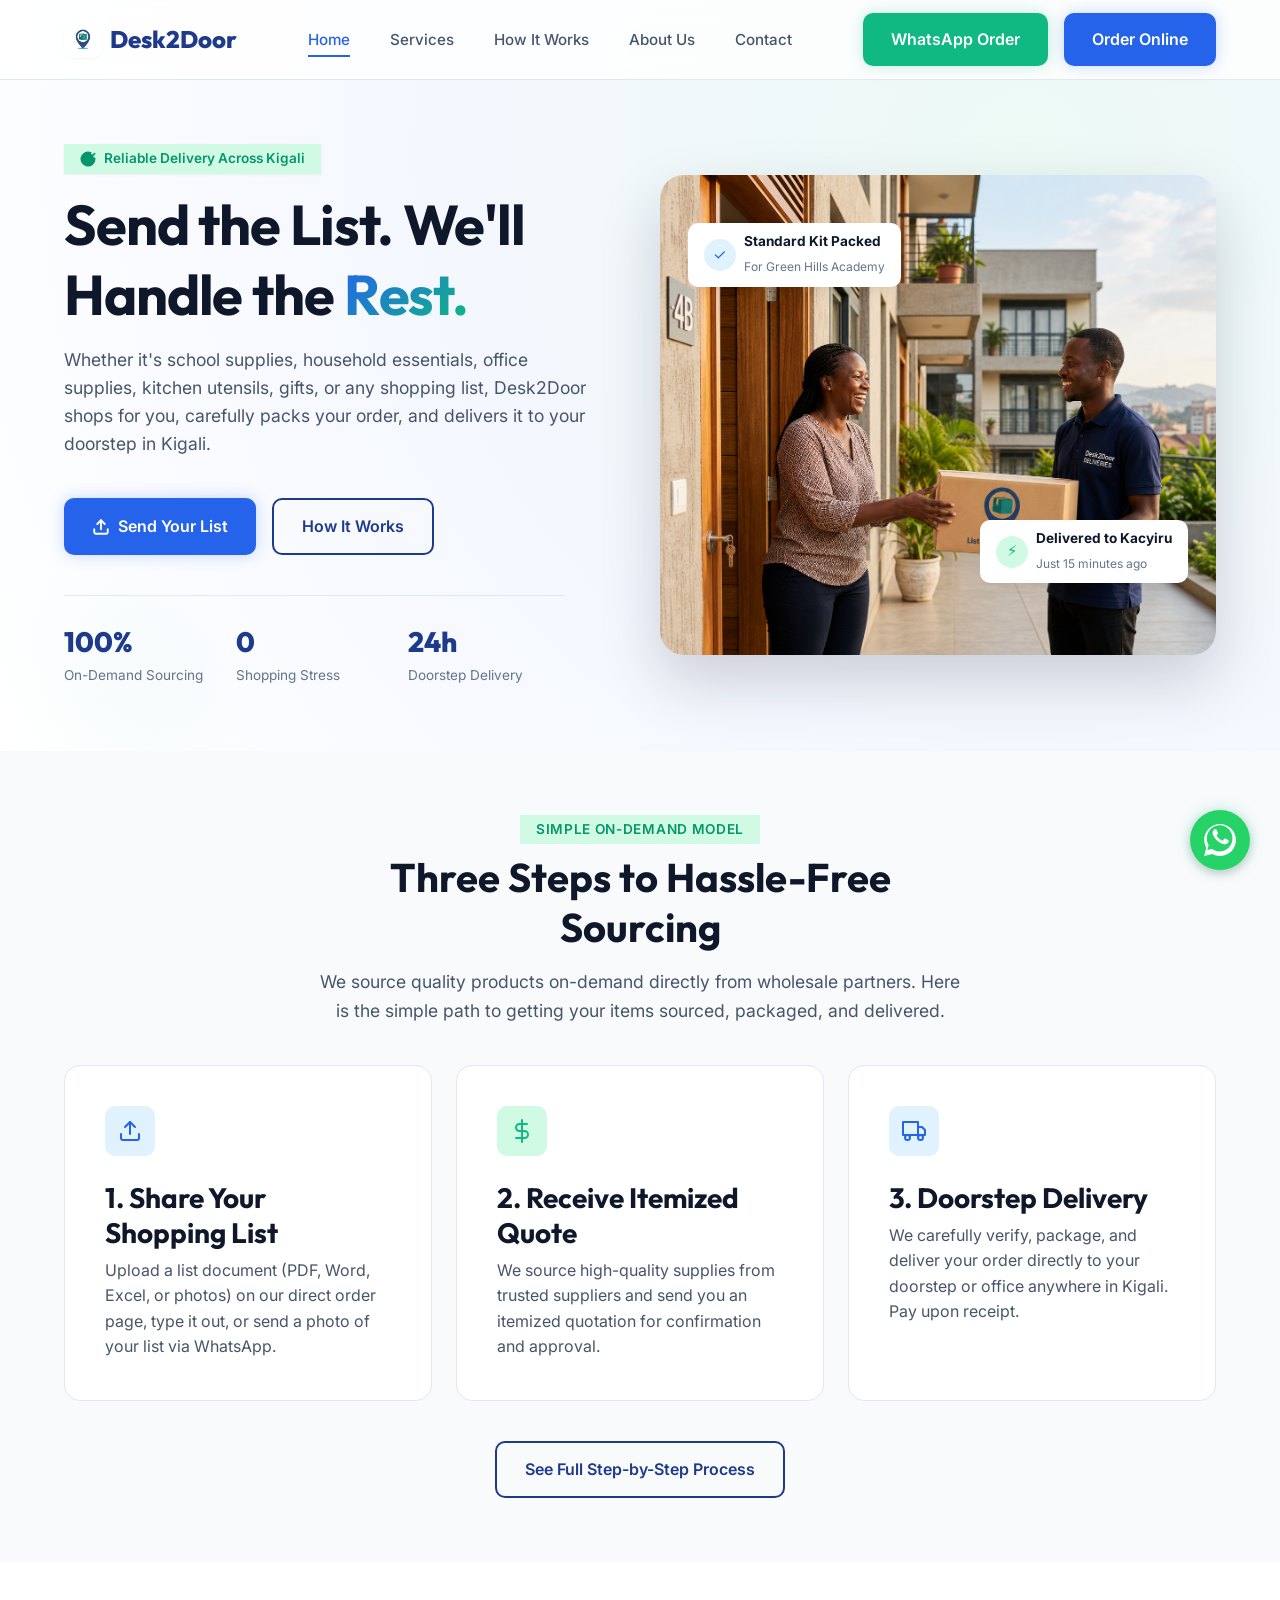
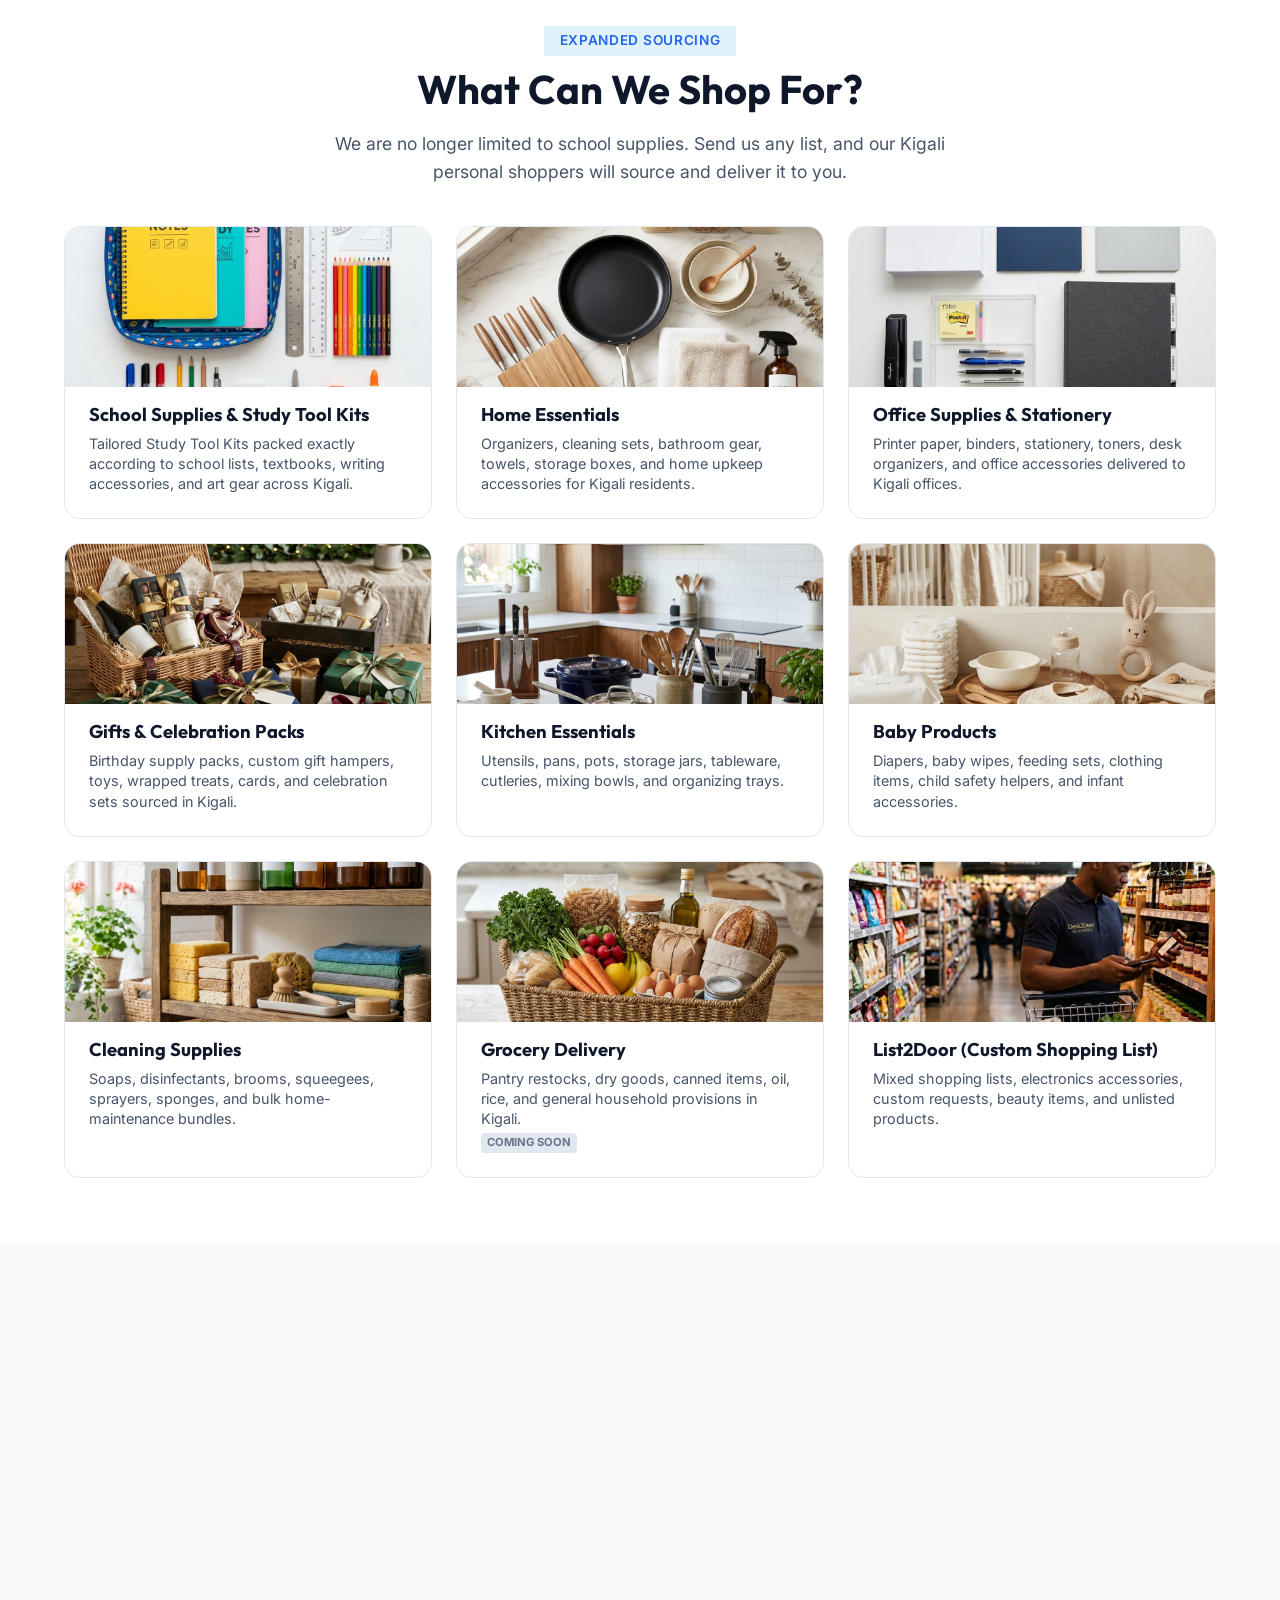
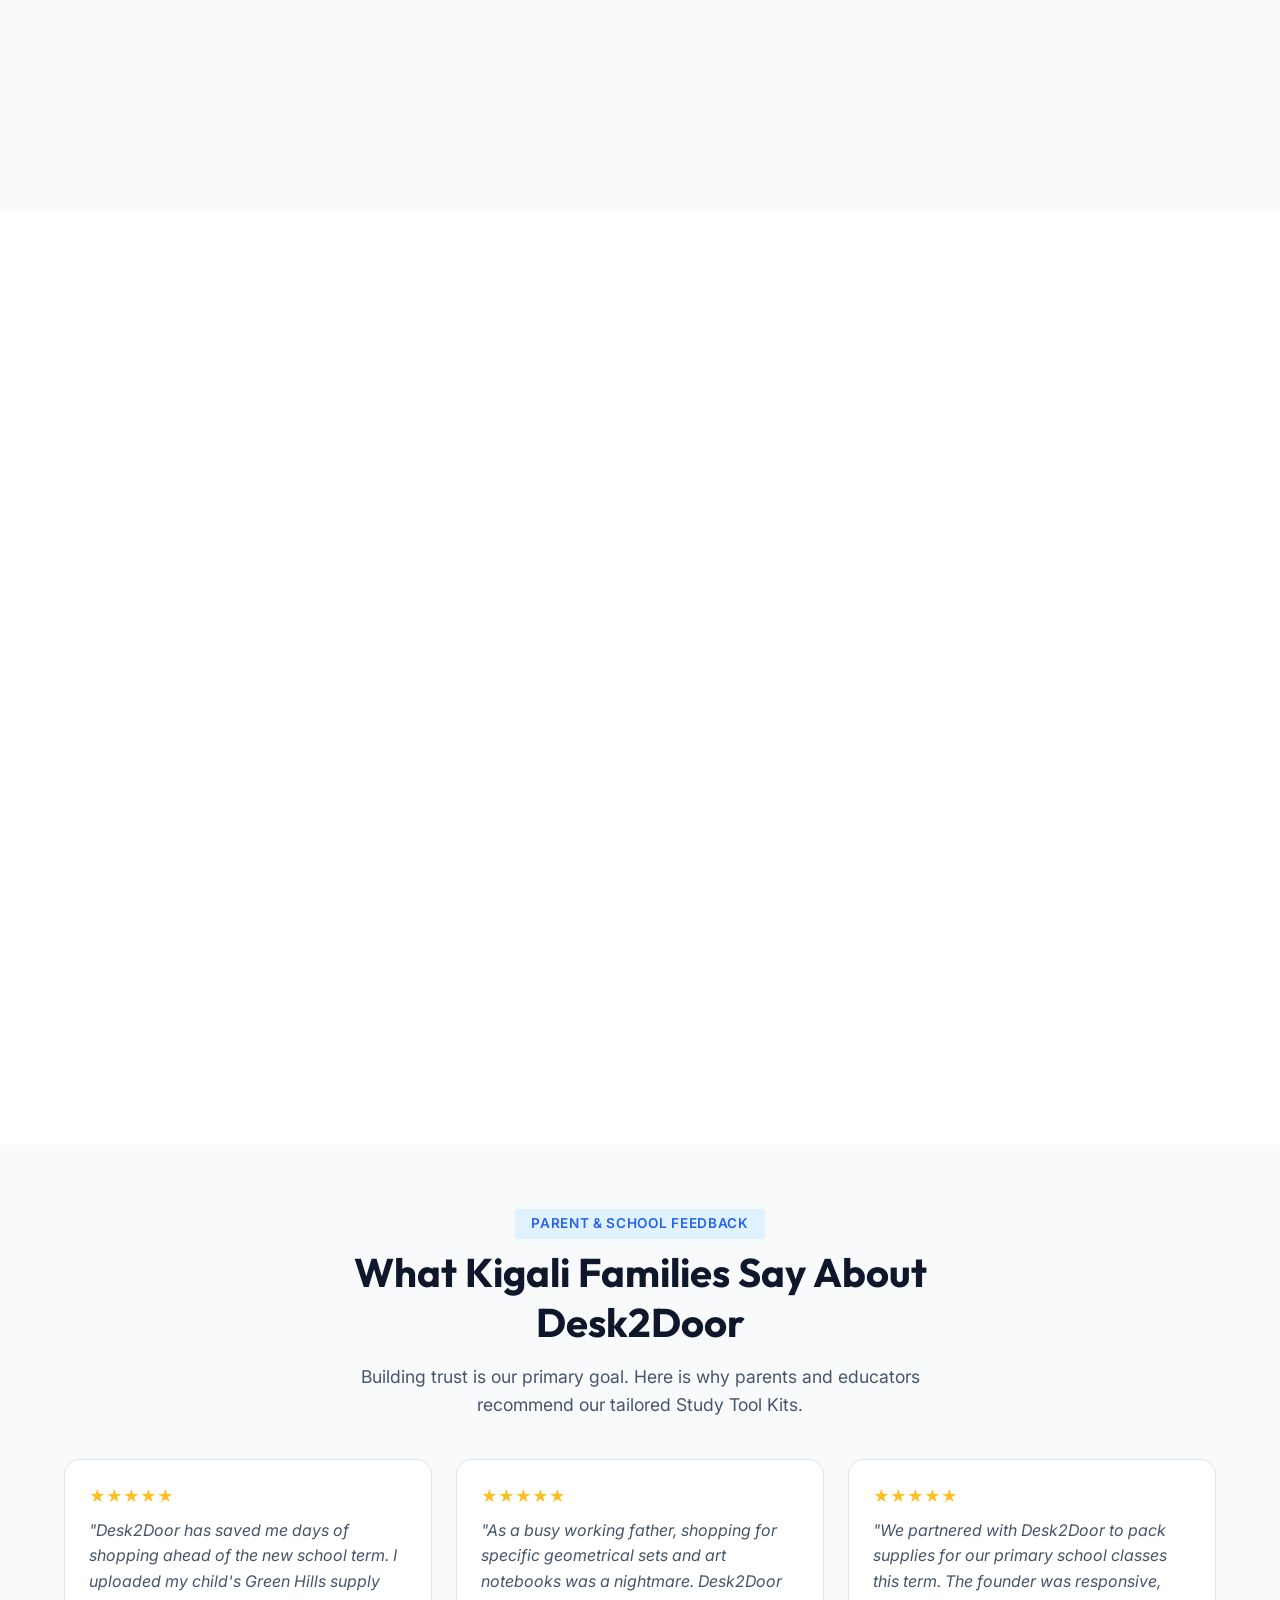
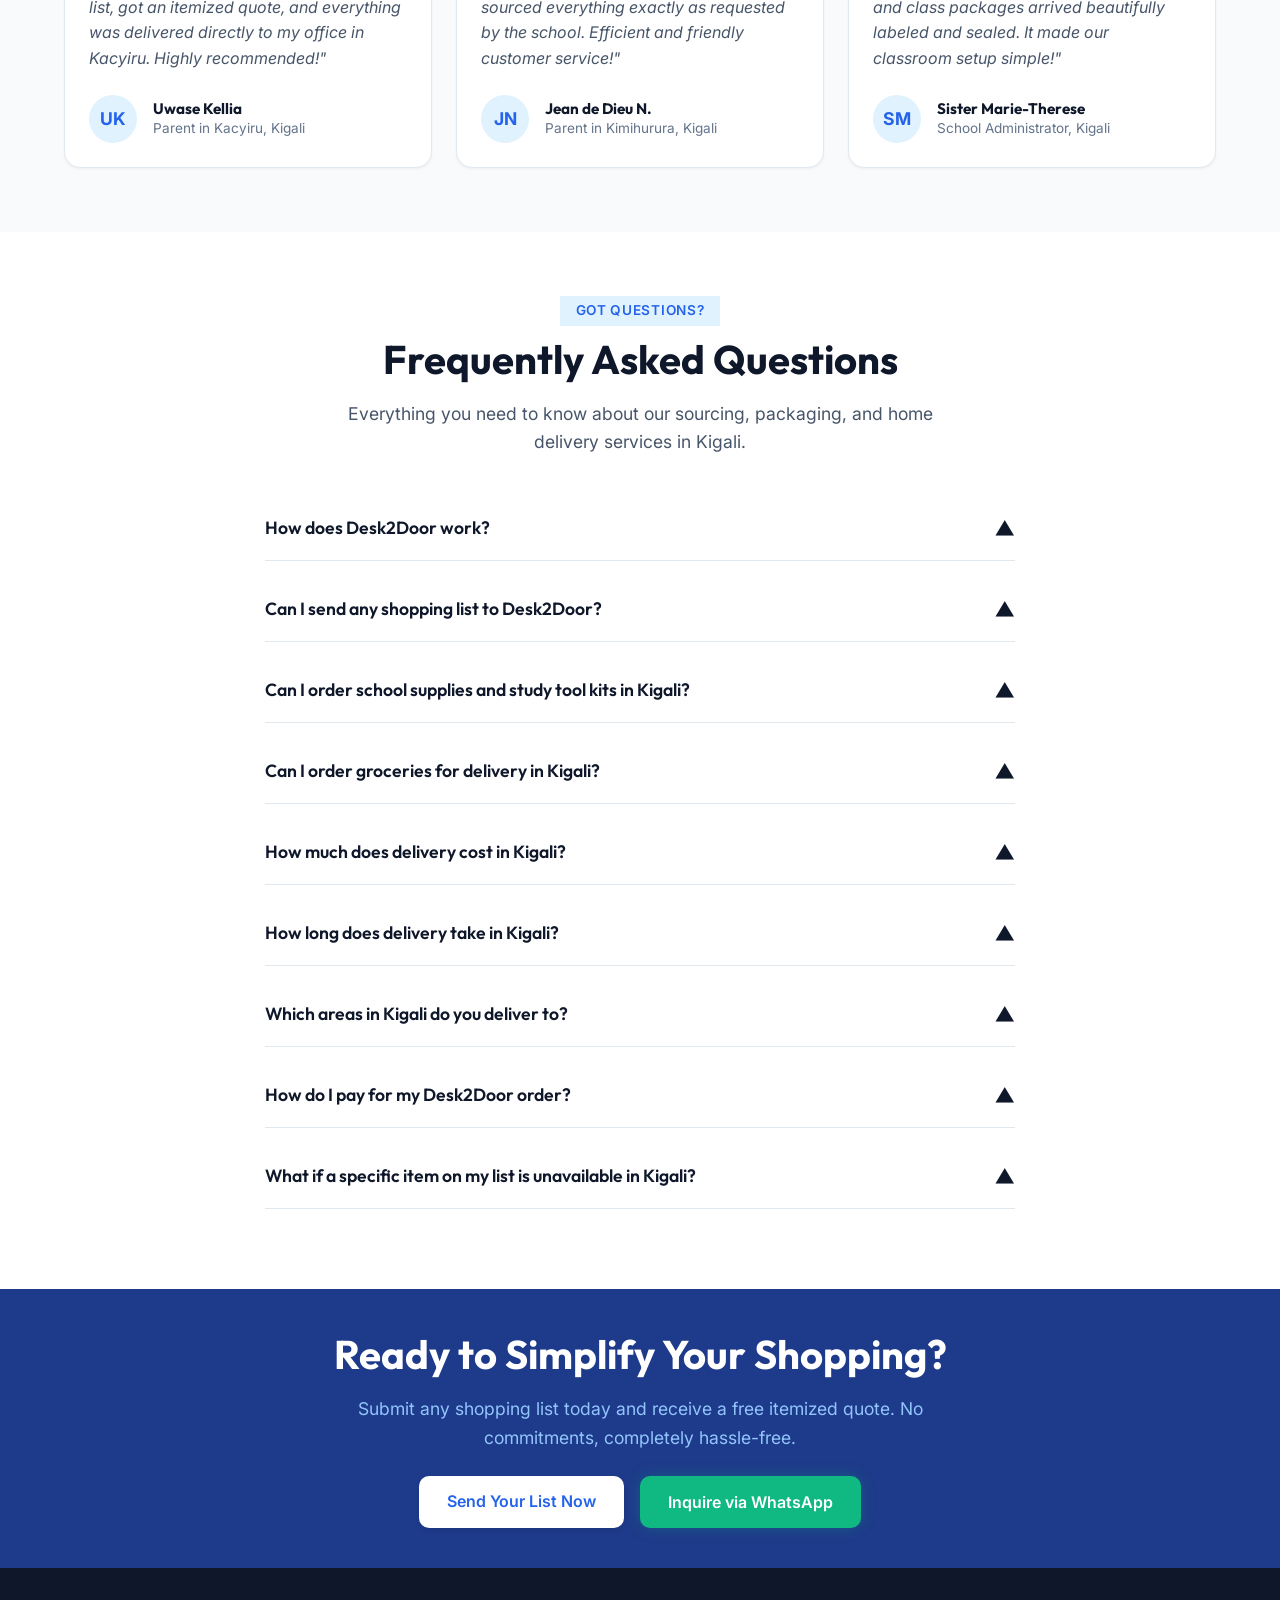
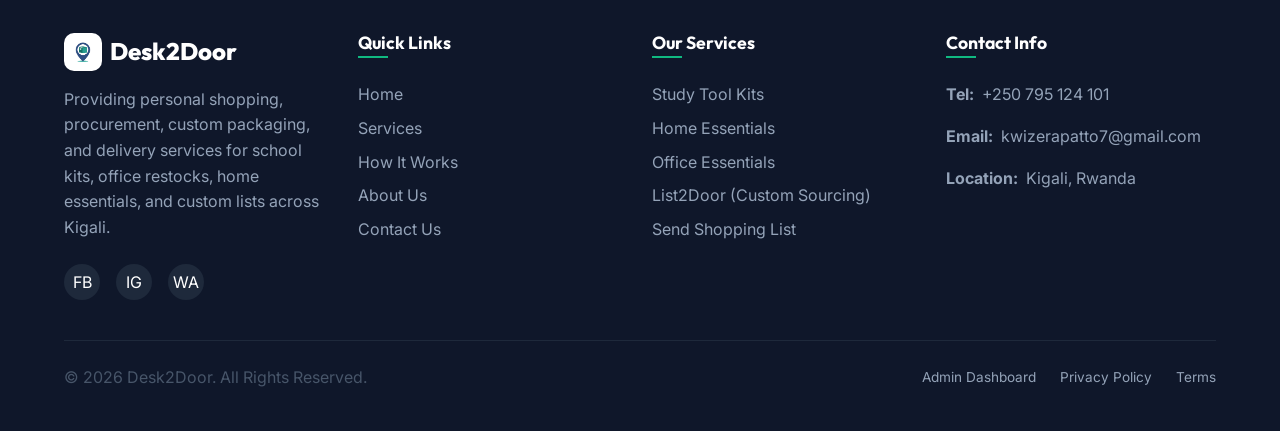
==== commit 7a812e10: "seo: add official Google Search Console verification meta tag" ====
--- a/index.html
+++ b/index.html
@@ -31,8 +31,10 @@
     <meta name="twitter:description" content="Send any shopping list for school supplies, groceries, or office materials. We source, pack, and deliver across Kigali.">
     <meta name="twitter:image" content="https://desk2door.rw/images/hero_delivery%202.png">
 
-    <!-- Analytics & Verification Placeholders (Ready for GSC, GA4, Clarity, GTM) -->
-    <!-- <meta name="google-site-verification" content="YOUR_GOOGLE_SEARCH_CONSOLE_VERIFICATION_TOKEN" /> -->
+    <!-- Google Search Console Ownership Verification -->
+    <meta name="google-site-verification" content="G3HClYWnRwZtx4jNfzA7t0eRIgZ9YI30KUXnAtXKSQY" />
+    
+    <!-- Analytics Placeholders (GA4 / Clarity / GTM) -->
     <!-- Google Tag Manager / GA4: Add script tag here -->
     <!-- Microsoft Clarity: Add script tag here -->
 
@@ -144,6 +146,7 @@
     </script>
 </head>
 <body>
+    <a href="#main-content" class="skip-link">Skip to main content</a>
 
     <!-- STICKY HEADER -->
     <header class="header" id="mainHeader">
@@ -175,7 +178,7 @@
     </header>
 
     <!-- HERO SECTION -->
-    <section class="hero">
+    <section class="hero" id="main-content">
         <div class="container grid-2">
             <div class="hero-content reveal">
                 <div class="hero-tag">
--- a/css/style.css
+++ b/css/style.css
@@ -2480,4 +2480,23 @@
     }
 }
 
-
+/* Accessibility: Skip to Main Content Link */
+.skip-link {
+    position: absolute;
+    top: -100px;
+    left: 10px;
+    background: var(--primary);
+    color: var(--white);
+    padding: 10px 18px;
+    z-index: 10000;
+    border-radius: var(--radius-sm);
+    font-weight: 600;
+    text-decoration: none;
+    transition: top 0.2s ease;
+}
+
+.skip-link:focus {
+    top: 12px;
+}
+
+
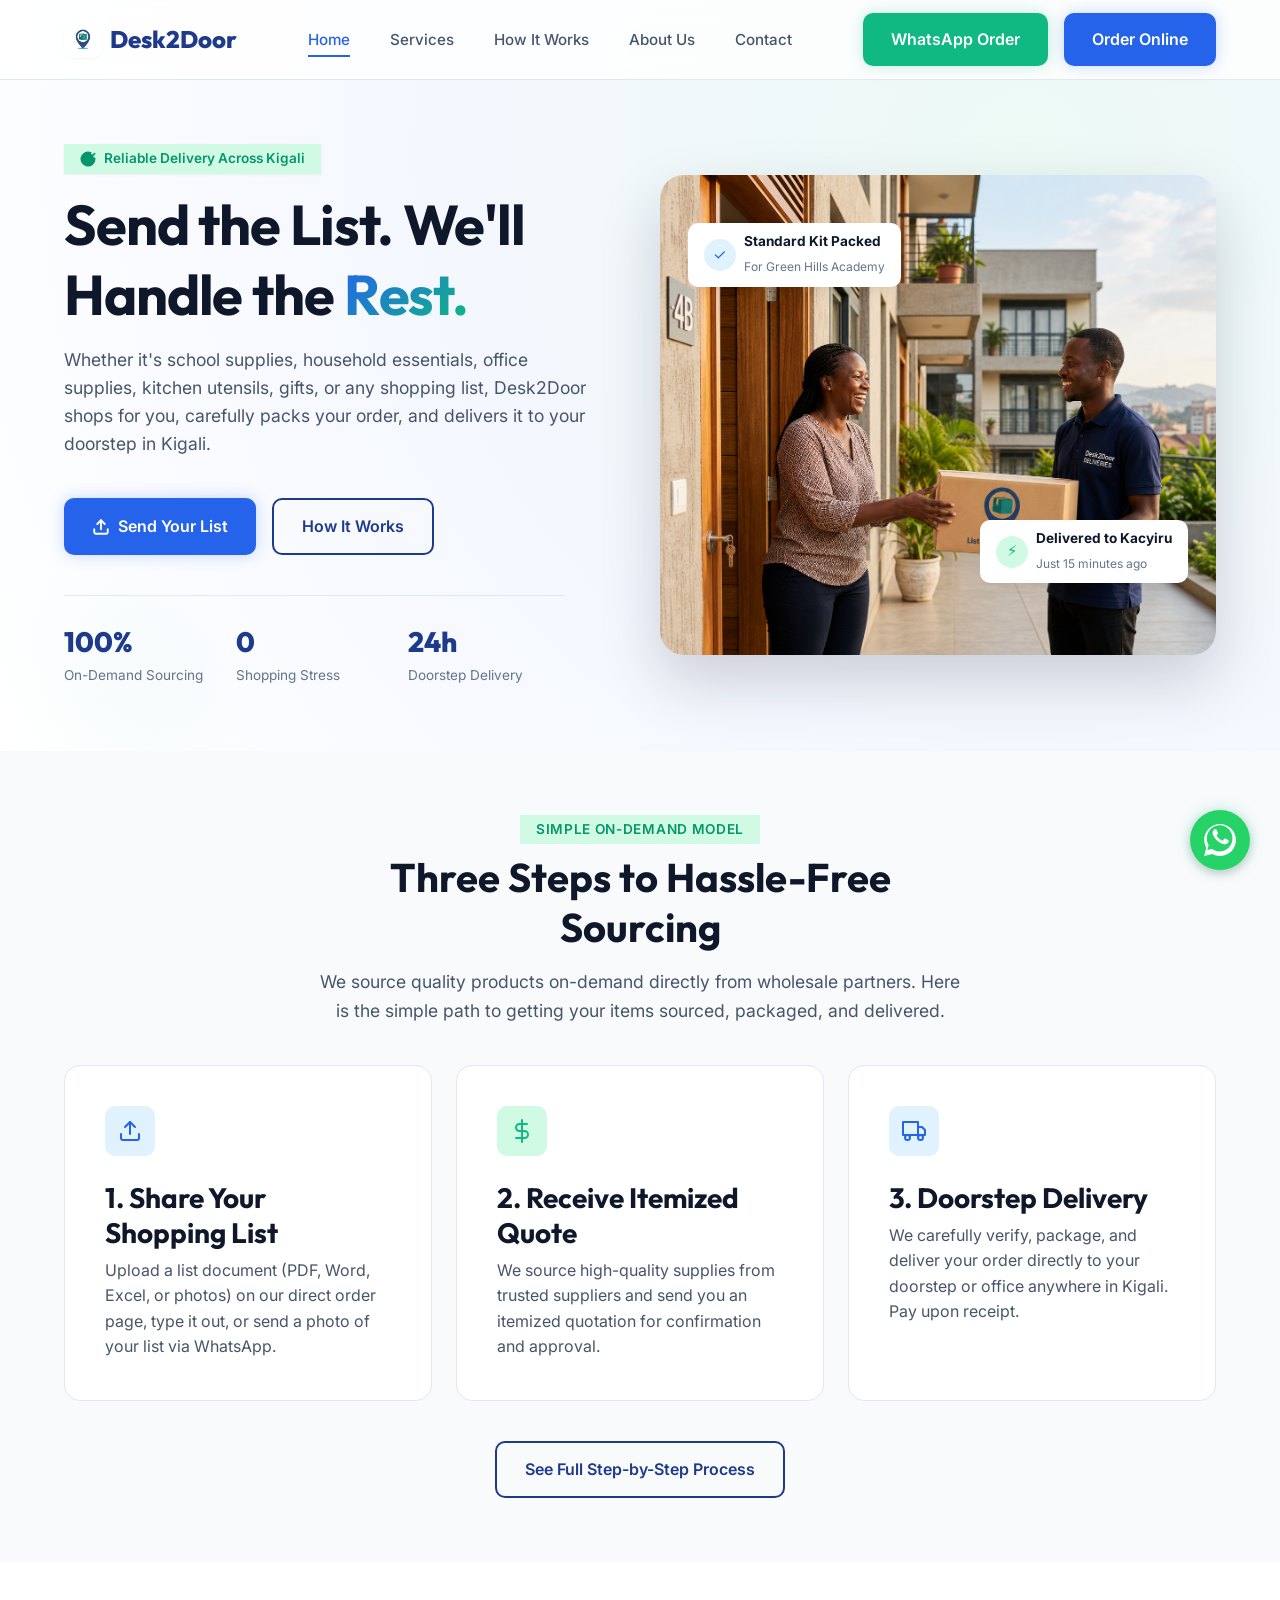
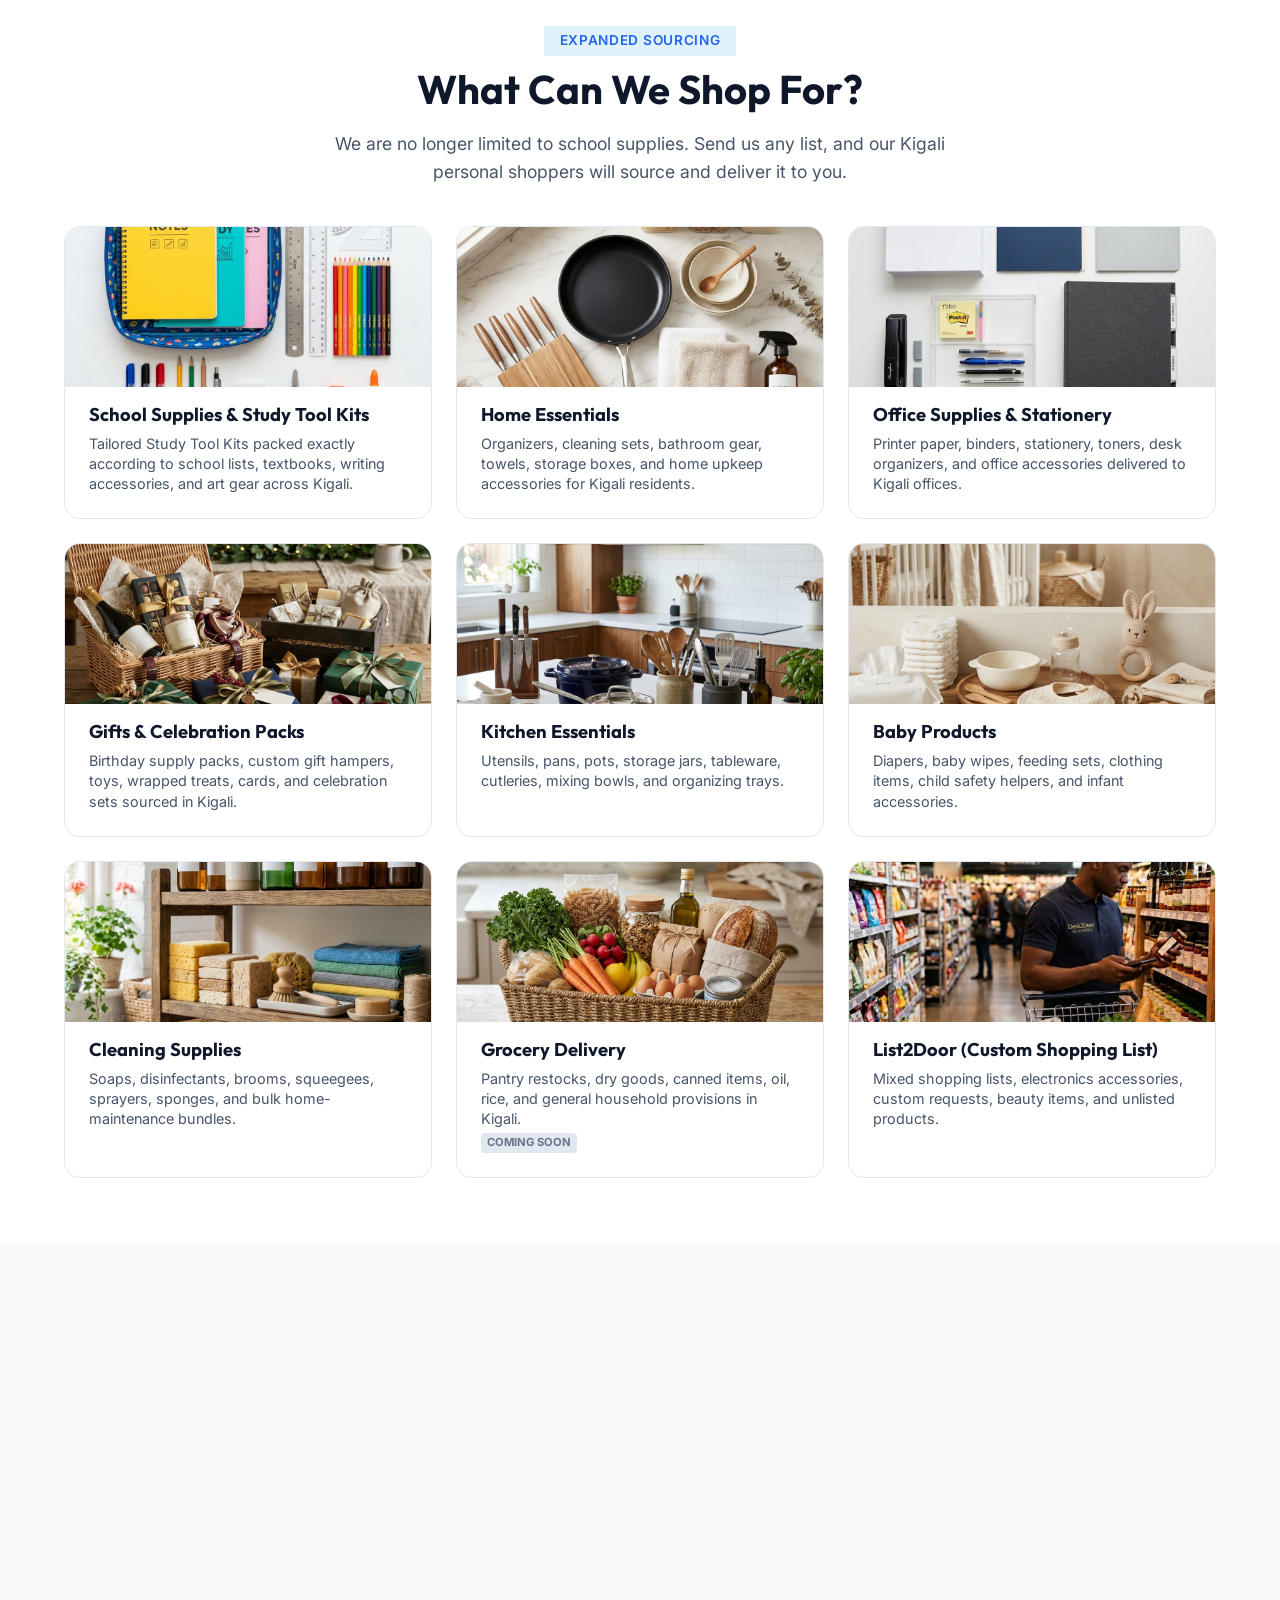
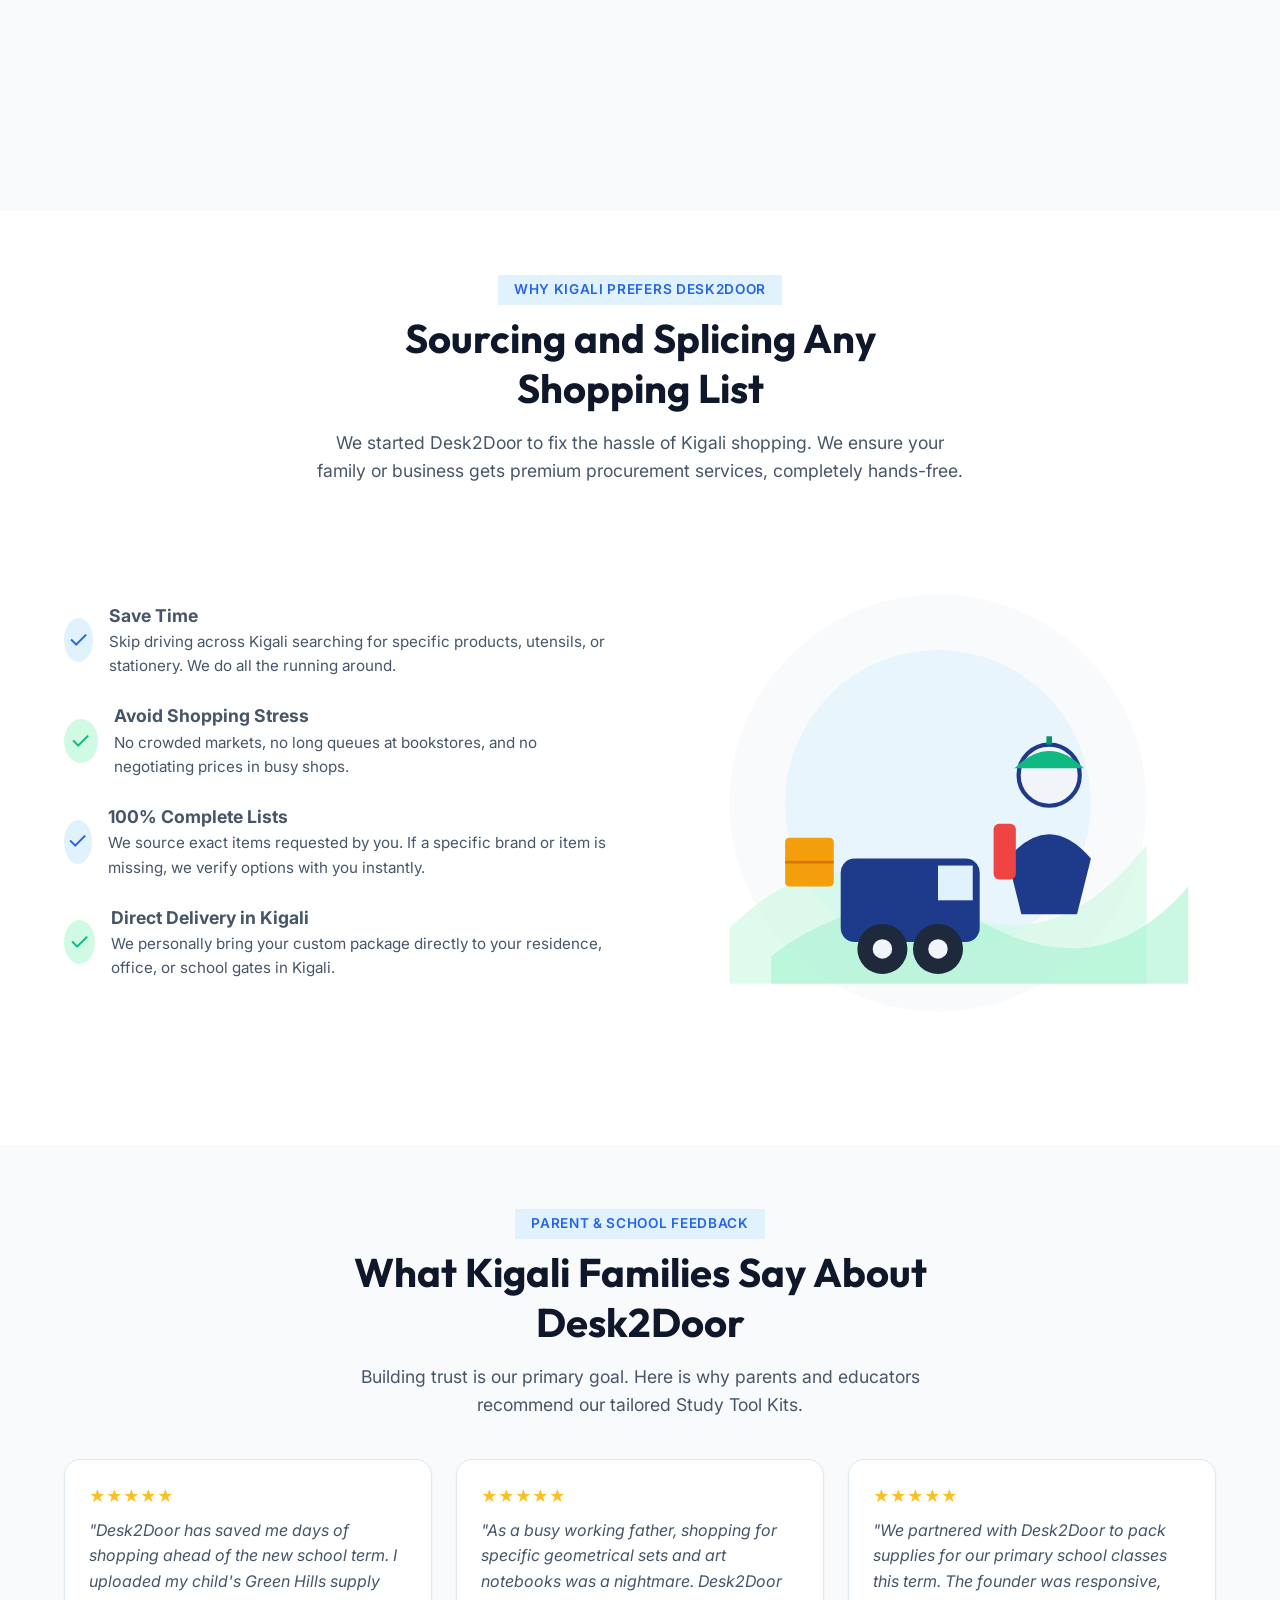
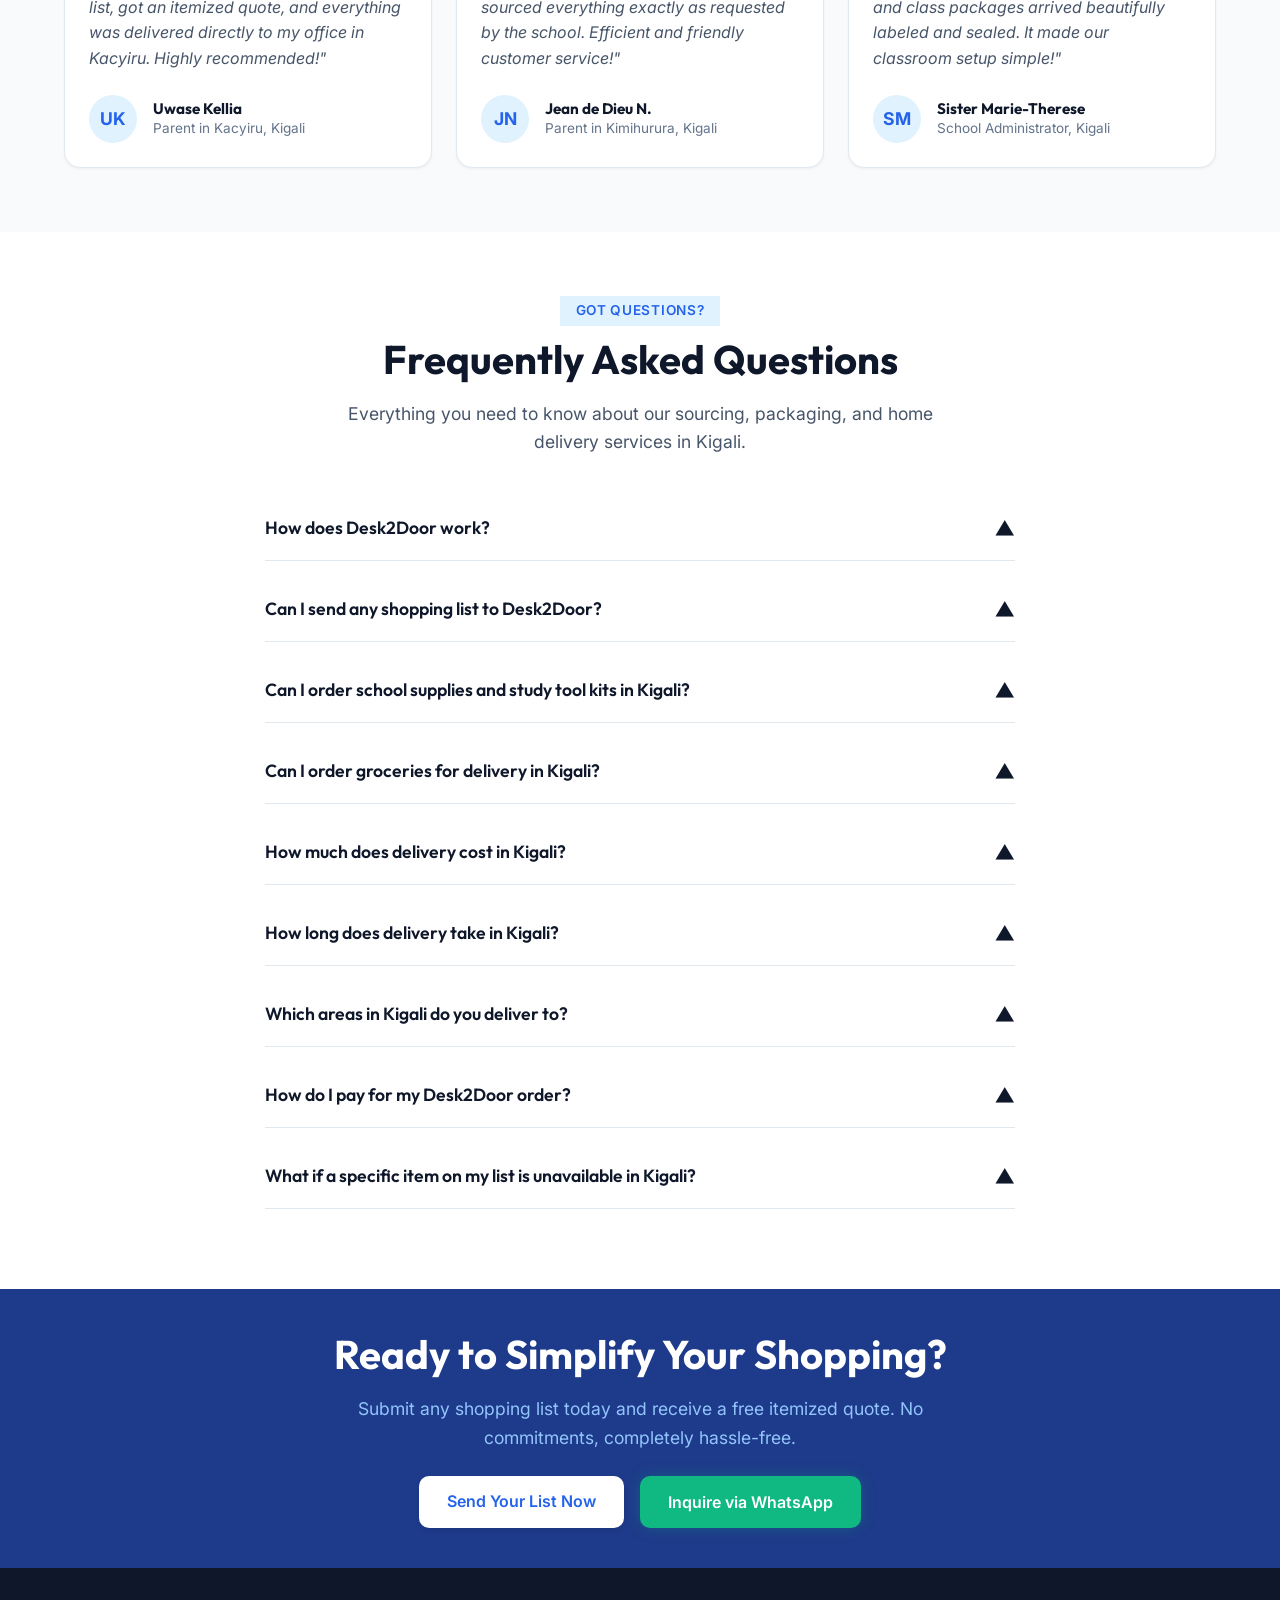
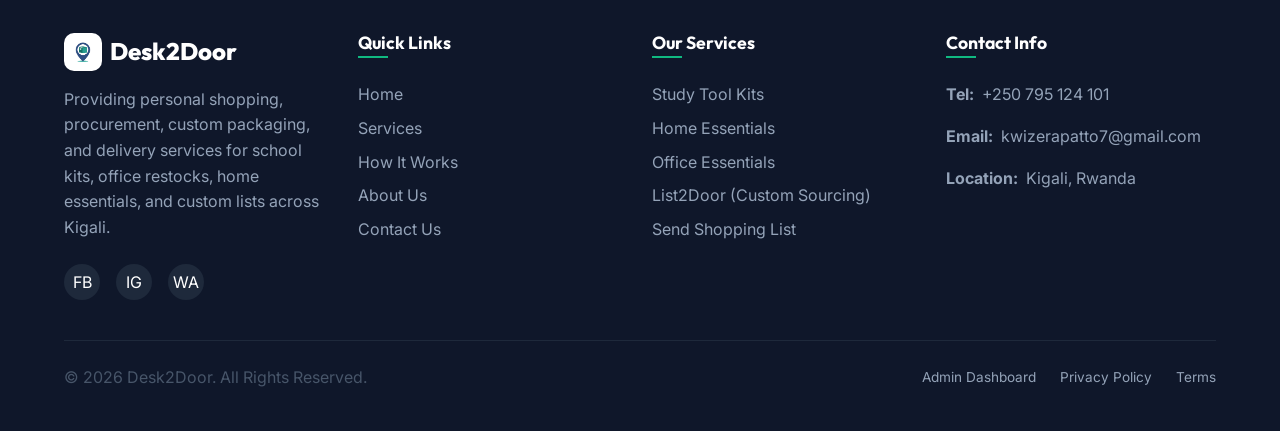
==== commit 585b12c9: "fix: update sitemap.xml, robots.txt, and canonical URLs to match Vercel domain for Google Search Con" ====
--- a/index.html
+++ b/index.html
@@ -9,16 +9,16 @@
     <meta name="description" content="Desk2Door is Kigali's premier personal shopping and delivery service. Send your shopping list for school supplies, groceries, home essentials & office materials. We source, pack & deliver straight to your doorstep in Kigali, Rwanda.">
     <meta name="keywords" content="shopping delivery Kigali, personal shopping service Rwanda, grocery delivery Kigali, school supplies Kigali, stationery delivery Rwanda, office supplies Kigali, shopping assistant Kigali, send shopping list Rwanda, home delivery Kigali, custom shopping service Kigali, study tool kit Rwanda, school materials delivery Kigali, buy school supplies online Rwanda">
     <meta name="robots" content="index, follow, max-image-preview:large, max-snippet:-1, max-video-preview:-1">
-    <link rel="canonical" href="https://desk2door.rw/">
+    <link rel="canonical" href="https://desk2door.vercel.app/">
     <meta name="author" content="Desk2Door Rwanda">
 
     <!-- Open Graph / Facebook / WhatsApp Preview -->
     <meta property="og:type" content="website">
     <meta property="og:site_name" content="Desk2Door">
-    <meta property="og:url" content="https://desk2door.rw/">
+    <meta property="og:url" content="https://desk2door.vercel.app/">
     <meta property="og:title" content="Desk2Door - Personal Shopping & Delivery Service in Kigali">
     <meta property="og:description" content="Send the List. We'll Handle the Rest. Personalized shopping, study tool kits, groceries, and doorstep delivery across Kigali, Rwanda.">
-    <meta property="og:image" content="https://desk2door.rw/images/hero_delivery%202.png">
+    <meta property="og:image" content="https://desk2door.vercel.app/images/hero_delivery%202.png">
     <meta property="og:image:width" content="1200">
     <meta property="og:image:height" content="630">
     <meta property="og:image:alt" content="Desk2Door delivery courier bringing shopping package to customer in Kigali">
@@ -26,10 +26,10 @@
 
     <!-- Twitter Card Metadata -->
     <meta name="twitter:card" content="summary_large_image">
-    <meta name="twitter:url" content="https://desk2door.rw/">
+    <meta name="twitter:url" content="https://desk2door.vercel.app/">
     <meta name="twitter:title" content="Desk2Door | Personal Shopping & Delivery Kigali">
     <meta name="twitter:description" content="Send any shopping list for school supplies, groceries, or office materials. We source, pack, and deliver across Kigali.">
-    <meta name="twitter:image" content="https://desk2door.rw/images/hero_delivery%202.png">
+    <meta name="twitter:image" content="https://desk2door.vercel.app/images/hero_delivery%202.png">
 
     <!-- Google Search Console Ownership Verification -->
     <meta name="google-site-verification" content="G3HClYWnRwZtx4jNfzA7t0eRIgZ9YI30KUXnAtXKSQY" />
@@ -58,11 +58,11 @@
       "@graph": [
         {
           "@type": "ShoppingService",
-          "@id": "https://desk2door.rw/#organization",
+          "@id": "https://desk2door.vercel.app/#organization",
           "name": "Desk2Door",
-          "url": "https://desk2door.rw/",
-          "logo": "https://desk2door.rw/images/logo2.jpeg",
-          "image": "https://desk2door.rw/images/hero_delivery%202.png",
+          "url": "https://desk2door.vercel.app/",
+          "logo": "https://desk2door.vercel.app/images/logo2.jpeg",
+          "image": "https://desk2door.vercel.app/images/hero_delivery%202.png",
           "description": "Desk2Door provides personal shopping, procurement, custom packaging, and doorstep delivery for school supplies, groceries, household items, and office restocks across Kigali, Rwanda.",
           "telephone": "+250795124101",
           "email": "kwizerapatto7@gmail.com",
@@ -95,17 +95,17 @@
         },
         {
           "@type": "WebSite",
-          "@id": "https://desk2door.rw/#website",
-          "url": "https://desk2door.rw/",
+          "@id": "https://desk2door.vercel.app/#website",
+          "url": "https://desk2door.vercel.app/",
           "name": "Desk2Door",
           "description": "Send the List. We'll Handle the Rest. Shopping delivery service in Kigali, Rwanda.",
           "publisher": {
-            "@id": "https://desk2door.rw/#organization"
+            "@id": "https://desk2door.vercel.app/#organization"
           }
         },
         {
           "@type": "FAQPage",
-          "@id": "https://desk2door.rw/#faq",
+          "@id": "https://desk2door.vercel.app/#faq",
           "mainEntity": [
             {
               "@type": "Question",
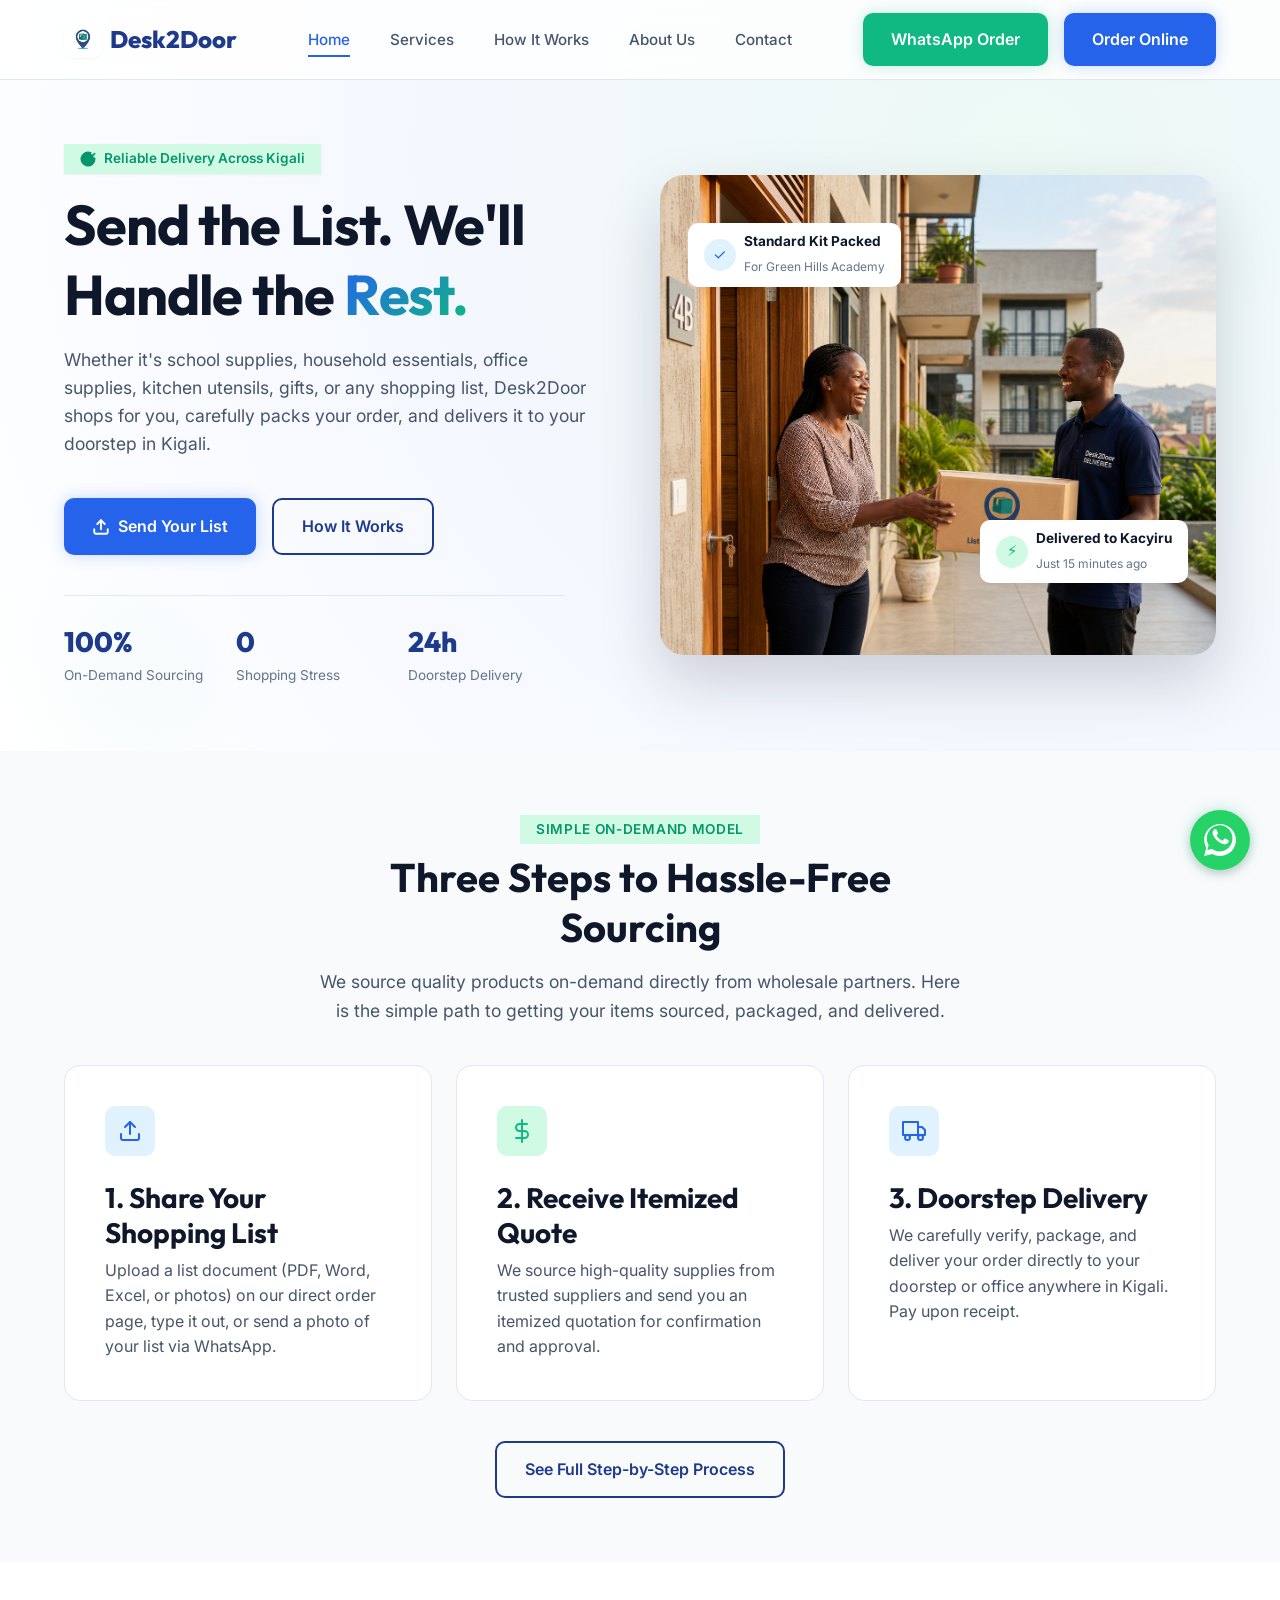
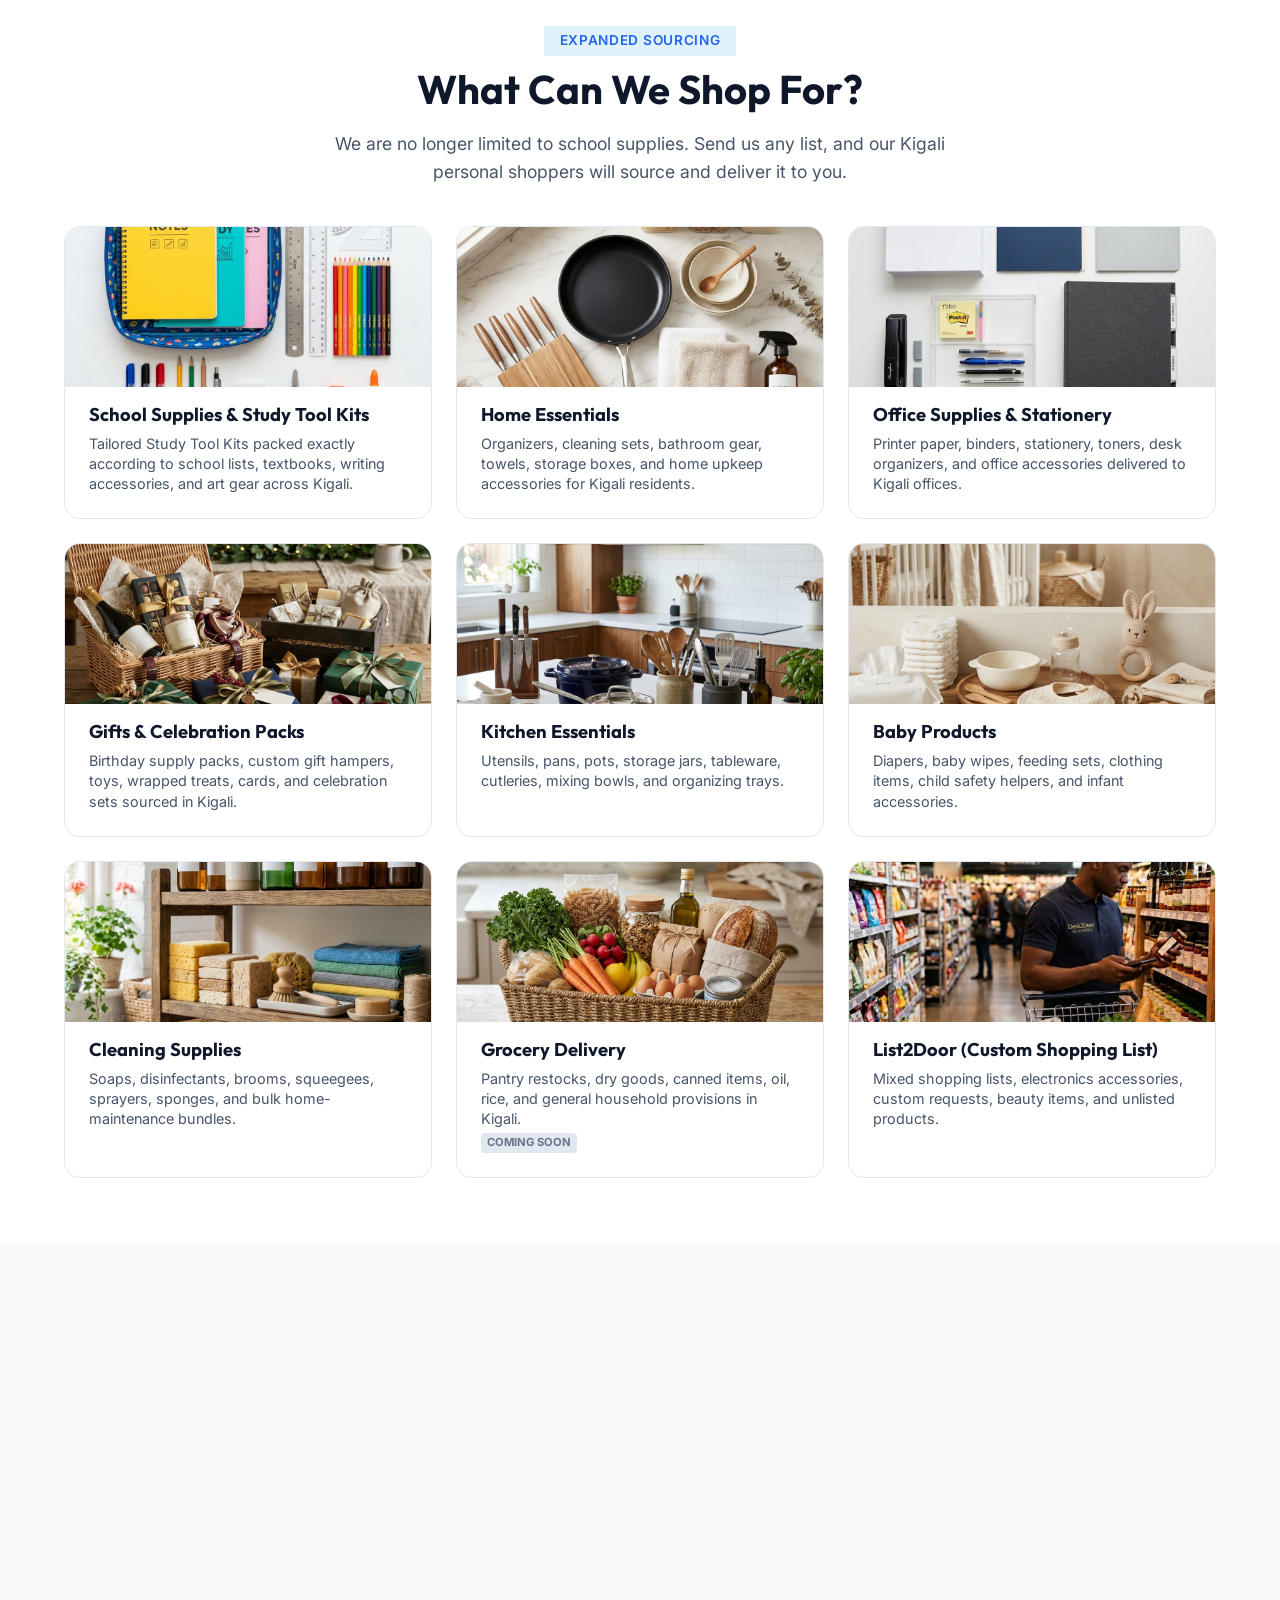
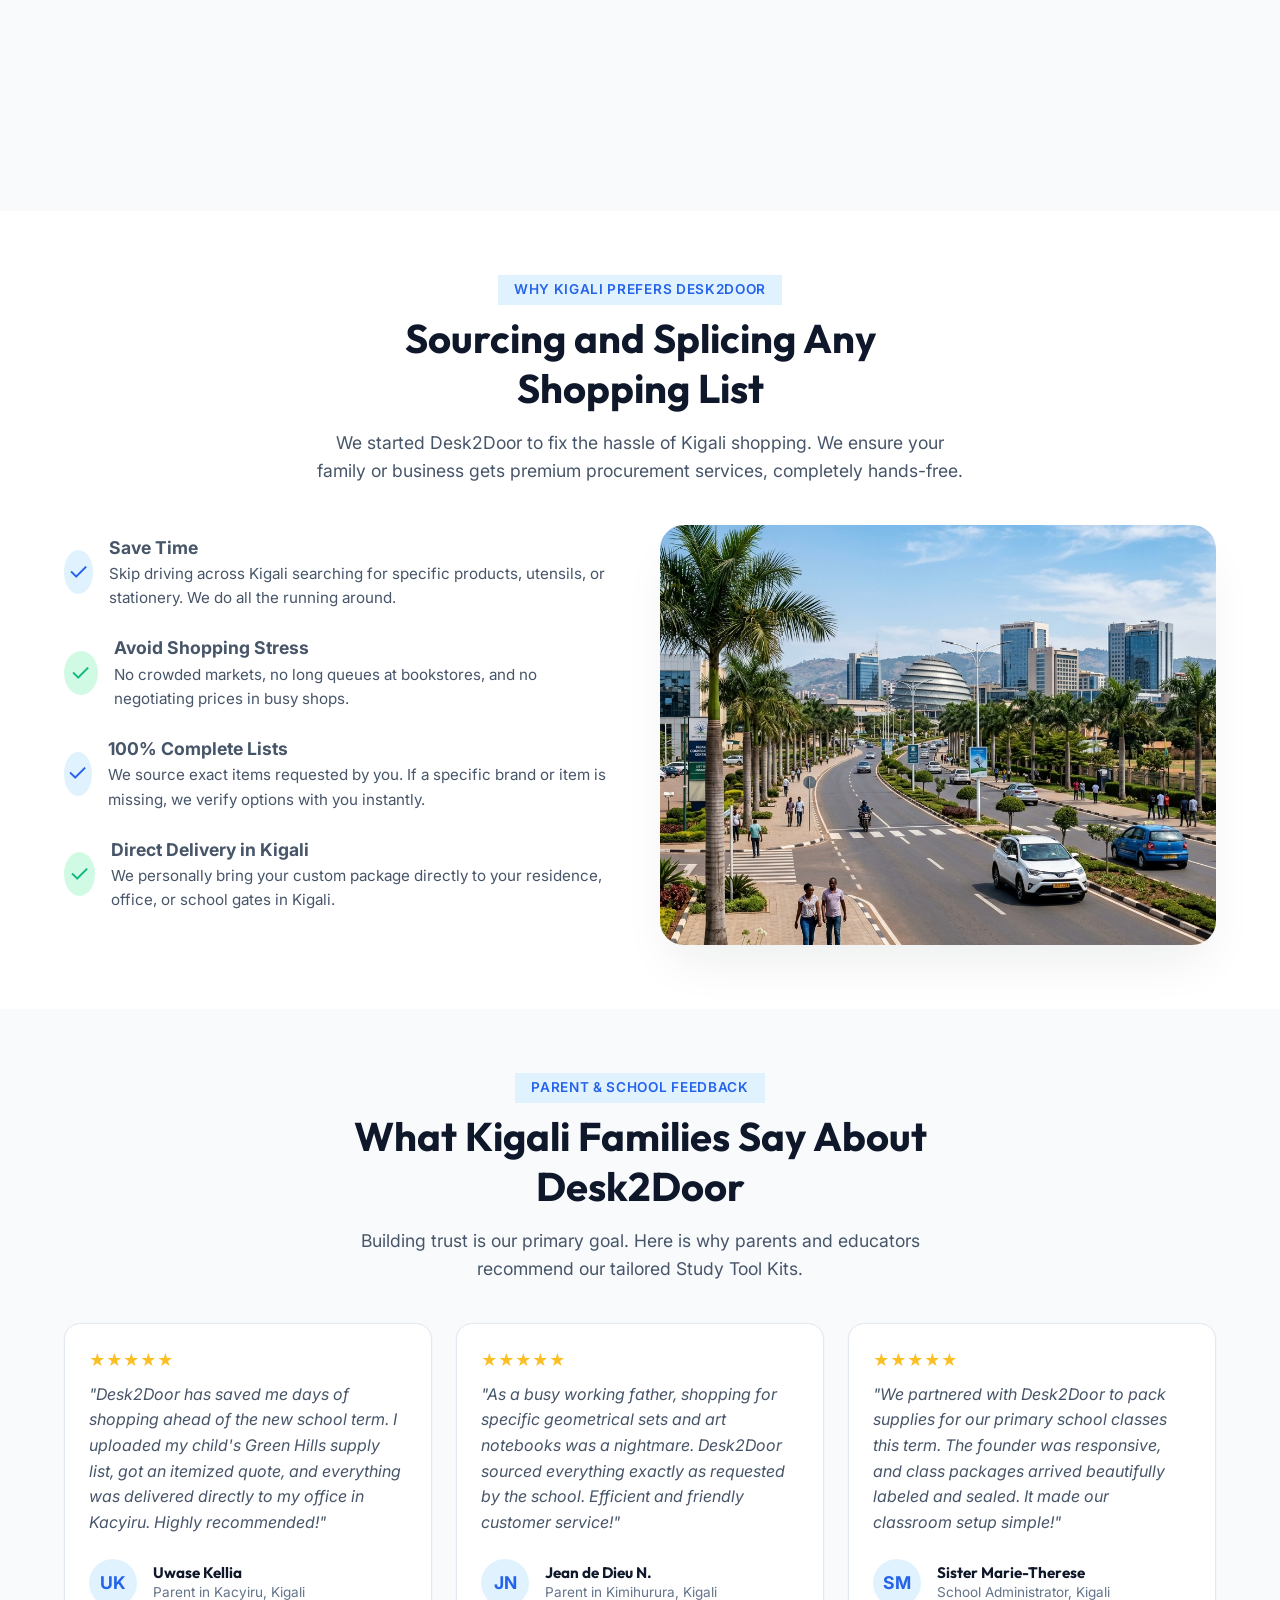
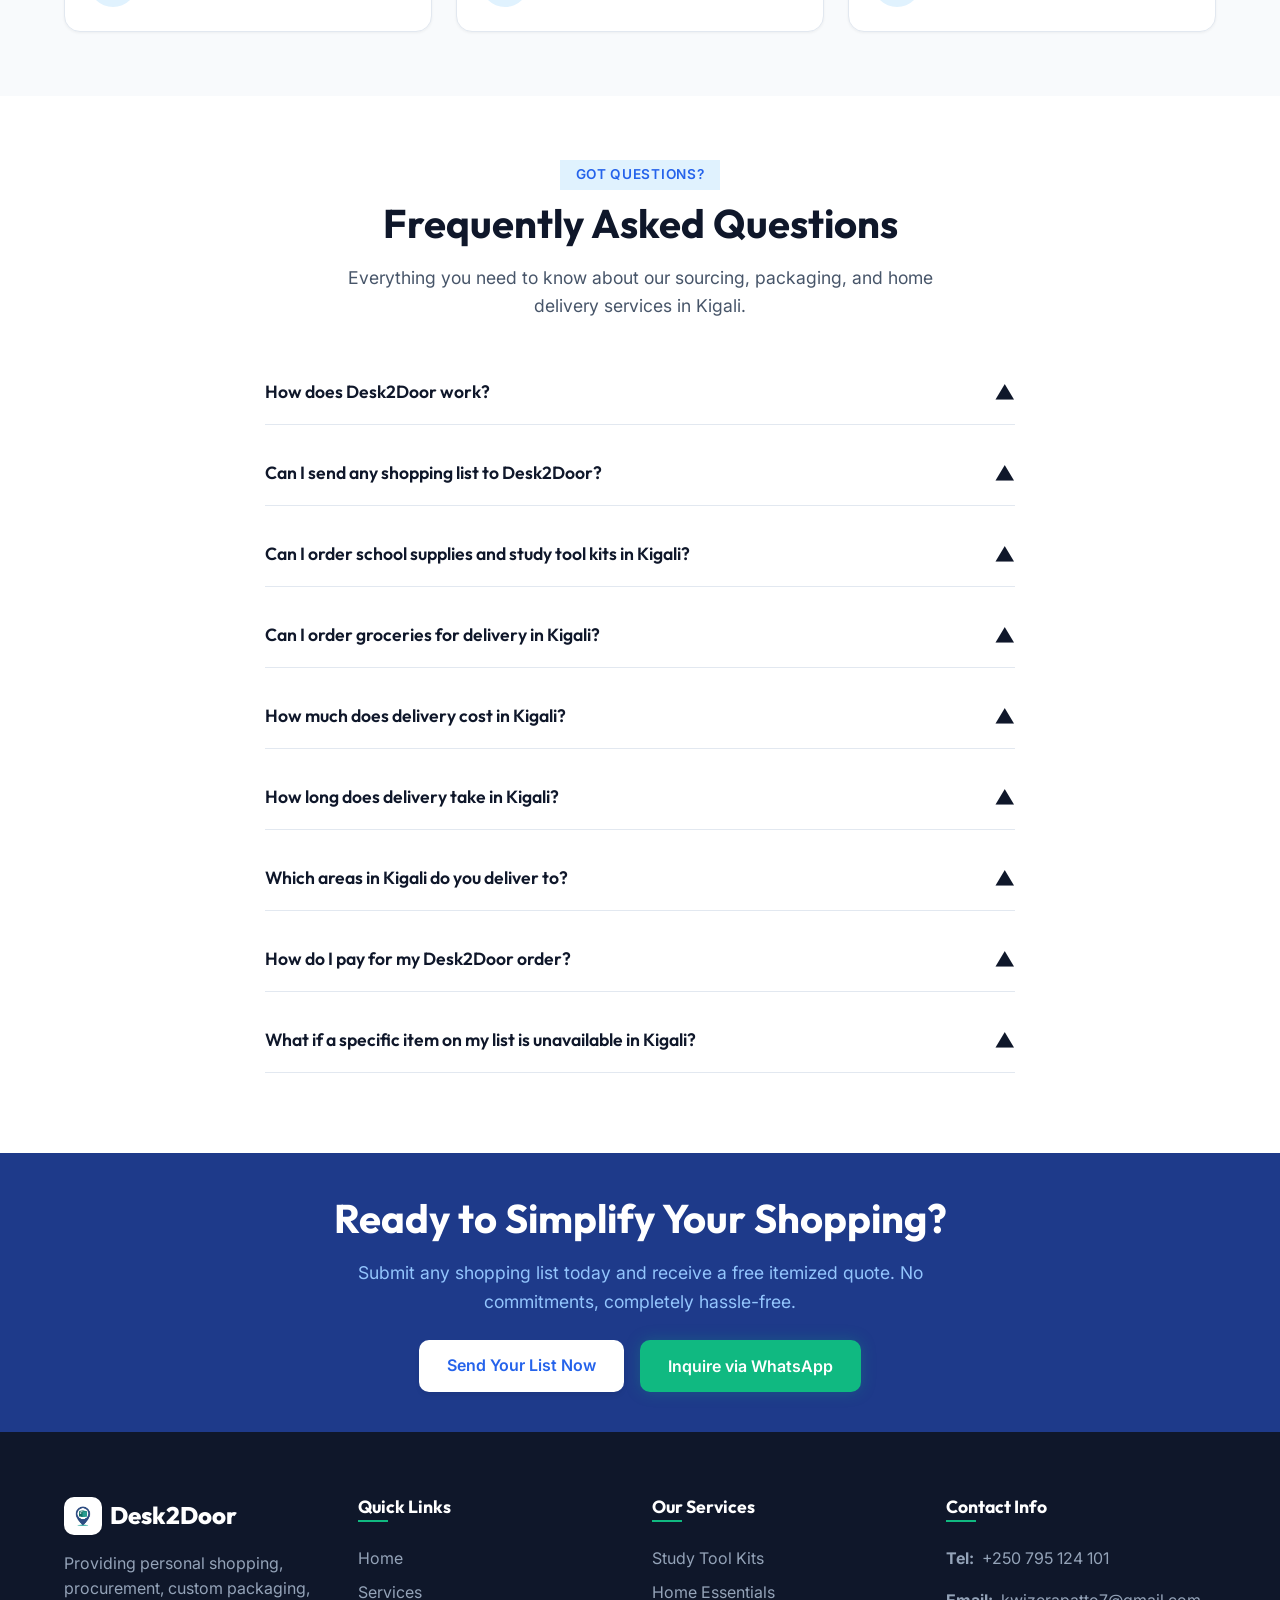
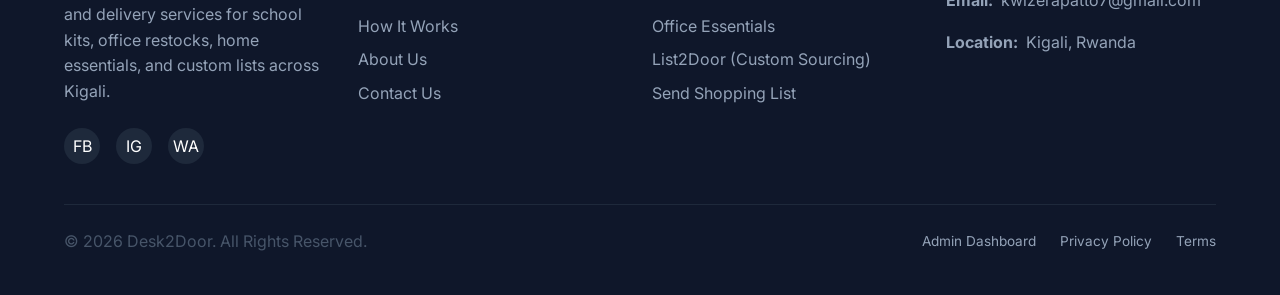
==== commit 5357c323: "feat: replace cartoon delivery SVG with real Kigali street photo in benefits section" ====
--- a/index.html
+++ b/index.html
@@ -485,38 +485,15 @@
                 </div>
                 
                 <div class="reveal delay-200 flex-center">
-                    <!-- Sizable Illustration indicating Delivery and Education -->
-                    <svg viewBox="0 0 400 400" width="100%" height="auto" aria-label="Family and Delivery Illustration">
-                        <!-- Graphic backdrop circles -->
-                        <circle cx="200" cy="200" r="150" fill="#F8FAFC" />
-                        <circle cx="200" cy="200" r="110" fill="#E0F2FE" opacity="0.6"/>
-                        
-                        <!-- Kigali Hills Representation -->
-                        <path d="M50,290 Q120,220 200,270 T350,230 L350,330 L50,330 Z" fill="#D1FAE5" opacity="0.7" />
-                        <path d="M80,310 Q160,250 240,290 T380,260 L380,330 L80,330 Z" fill="#A7F3D0" opacity="0.6" />
-                        
-                        <!-- Delivery scooter / van simplified -->
-                        <rect x="130" y="240" width="100" height="60" rx="10" fill="#1E3A8A" />
-                        <rect x="200" y="245" width="25" height="25" fill="#E0F2FE" />
-                        <circle cx="160" cy="305" r="18" fill="#1E293B" />
-                        <circle cx="160" cy="305" r="7" fill="#F1F5F9" />
-                        <circle cx="200" cy="305" r="18" fill="#1E293B" />
-                        <circle cx="200" cy="305" r="7" fill="#F1F5F9" />
-                        
-                        <!-- Packages inside vehicle -->
-                        <rect x="90" y="225" width="35" height="35" rx="3" fill="#F59E0B" />
-                        <line x1="90" y1="242.5" x2="125" y2="242.5" stroke="#D97706" stroke-width="2" />
-                        
-                        <!-- Happy Student character simplified -->
-                        <circle cx="280" cy="180" r="22" fill="#F1F5F9" stroke="#1E3A8A" stroke-width="3"/>
-                        <!-- Cap -->
-                        <path d="M255,175 Q280,150 305,175 Z" fill="#10B981" />
-                        <rect x="278" y="152" width="4" height="6" fill="#059669" />
-                        <!-- Torso -->
-                        <path d="M250,240 Q280,205 310,240 L300,280 L260,280 Z" fill="#1E3A8A" />
-                        <!-- Backpack -->
-                        <rect x="240" y="215" width="16" height="40" rx="4" fill="#EF4444" />
-                    </svg>
+                    <img
+                        src="images/kigali_street_traffic.jpg"
+                        alt="A clean and modern street in Kigali, Rwanda — the city where Desk2Door delivers your shopping"
+                        title="Shopping and delivery service across Kigali, Rwanda"
+                        width="500"
+                        height="500"
+                        loading="lazy"
+                        style="width: 100%; height: auto; border-radius: var(--radius-xl); box-shadow: var(--shadow-xl); object-fit: cover; max-height: 420px;"
+                    >
                 </div>
             </div>
         </div>
